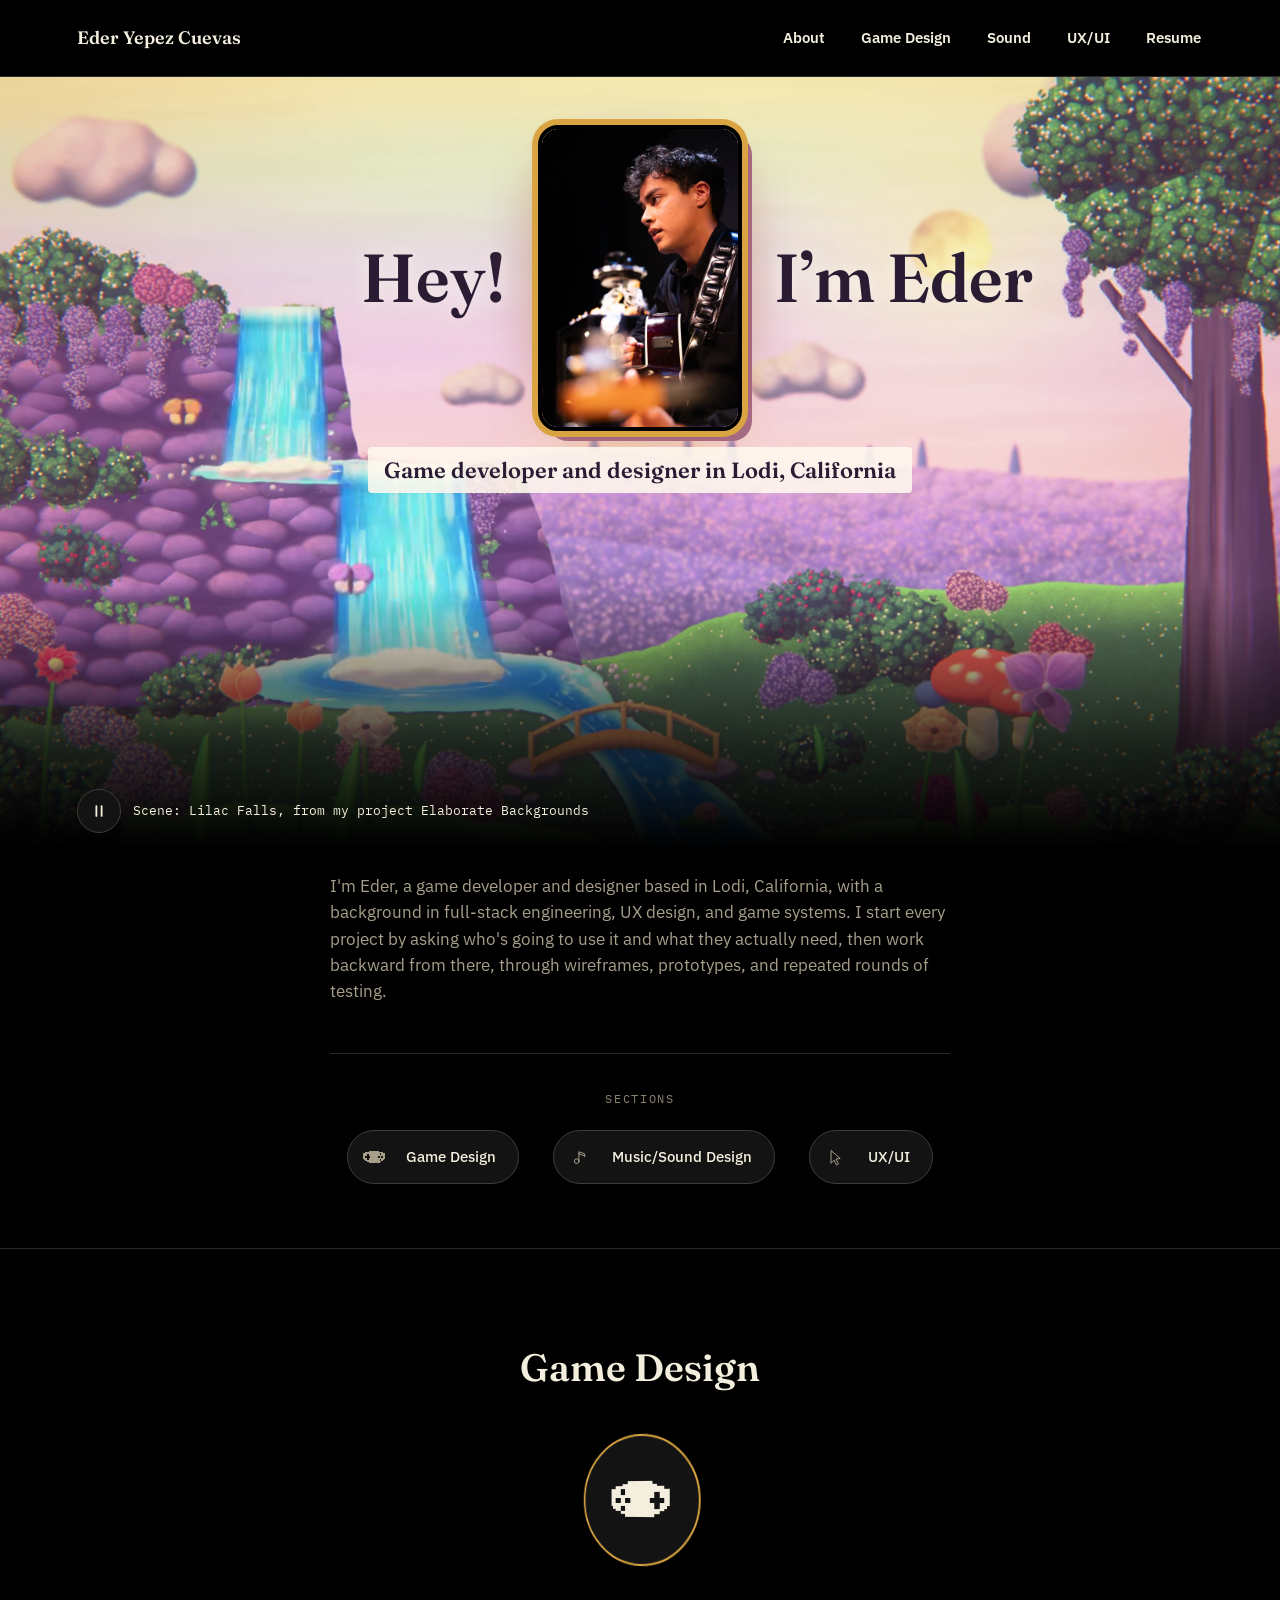
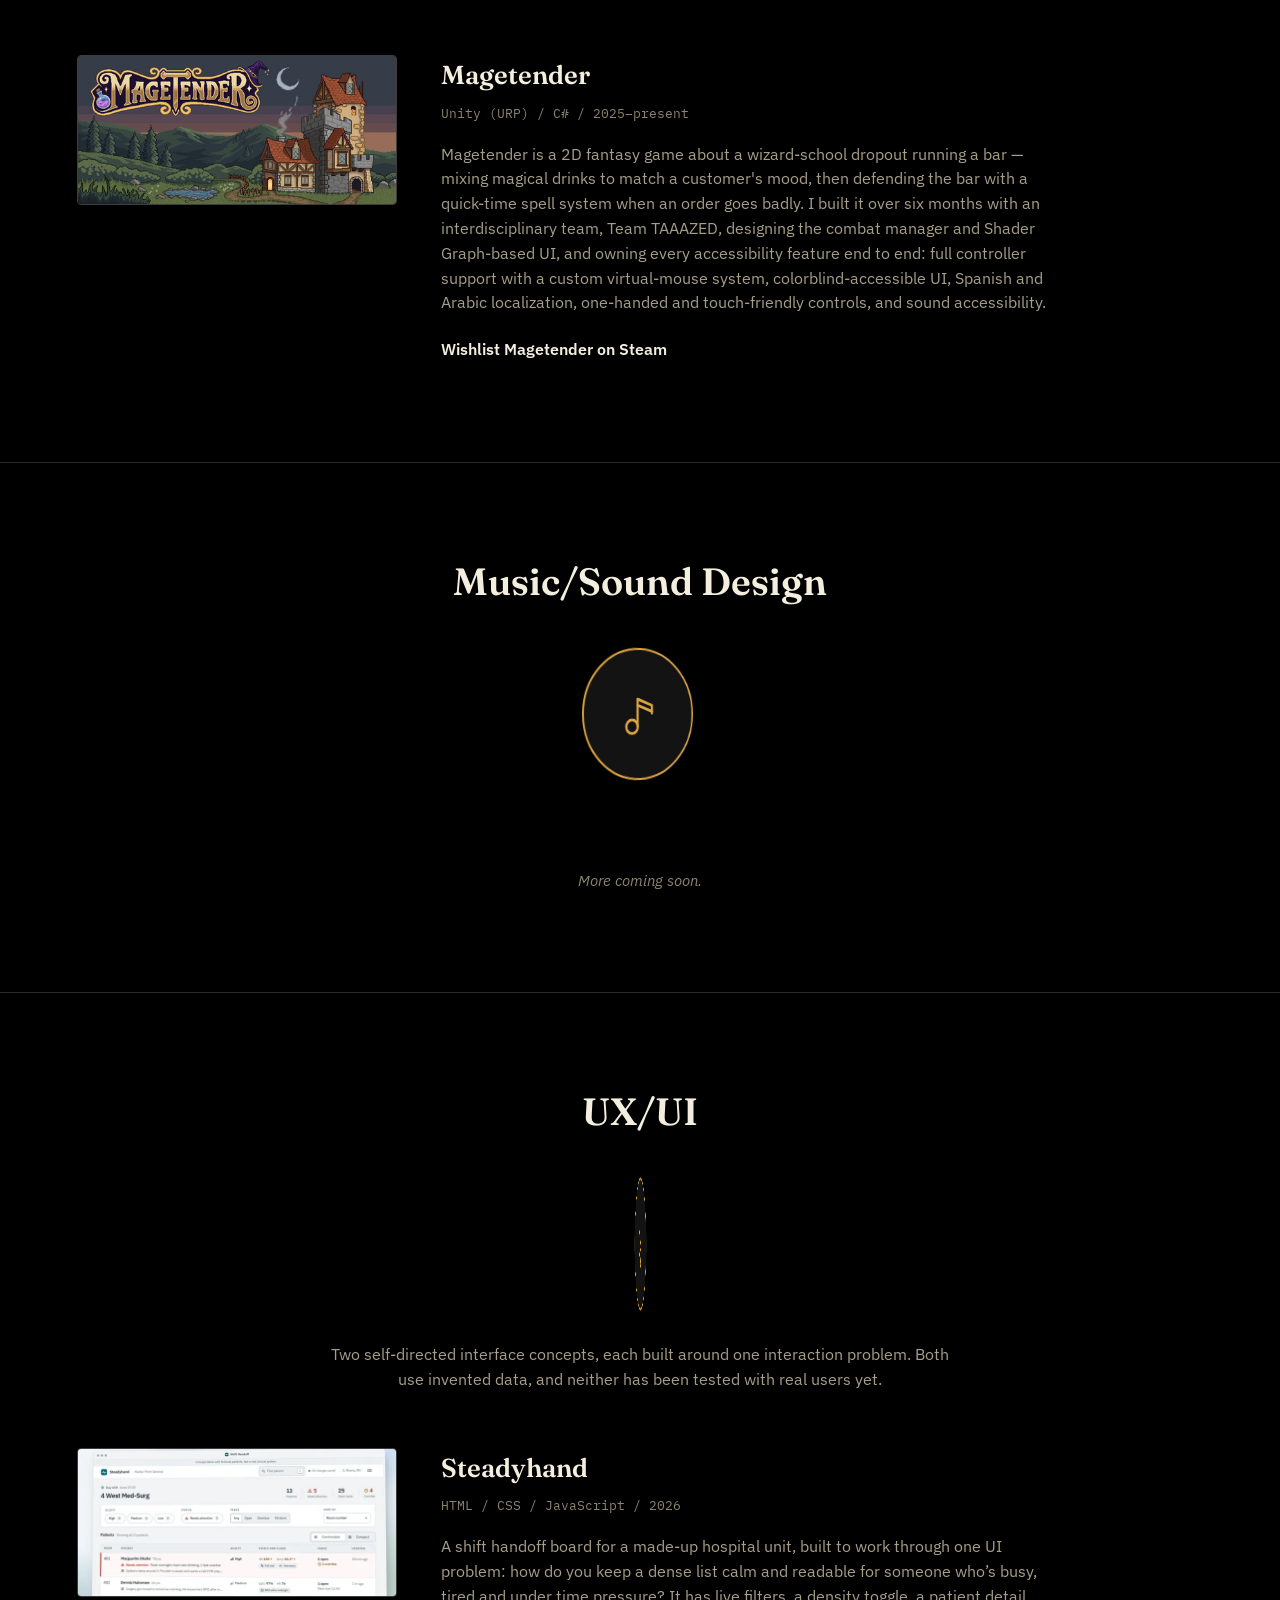
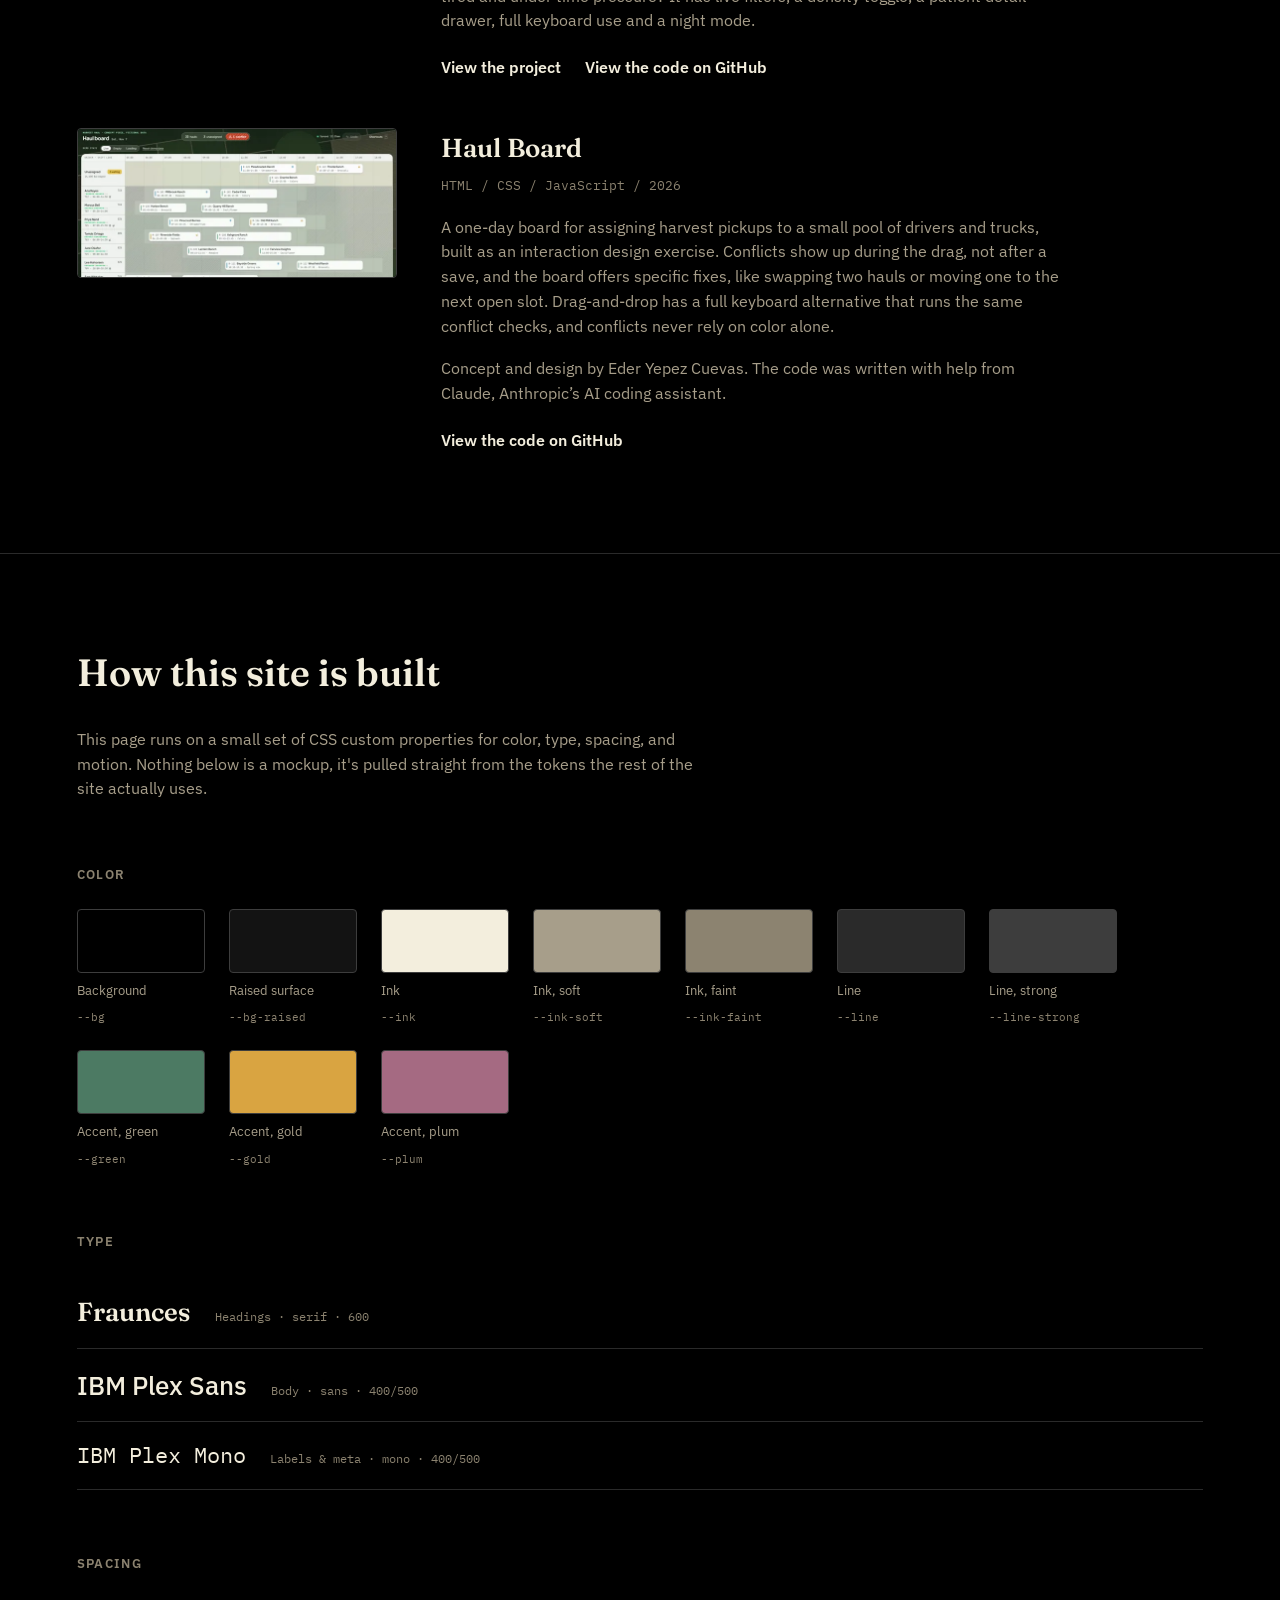
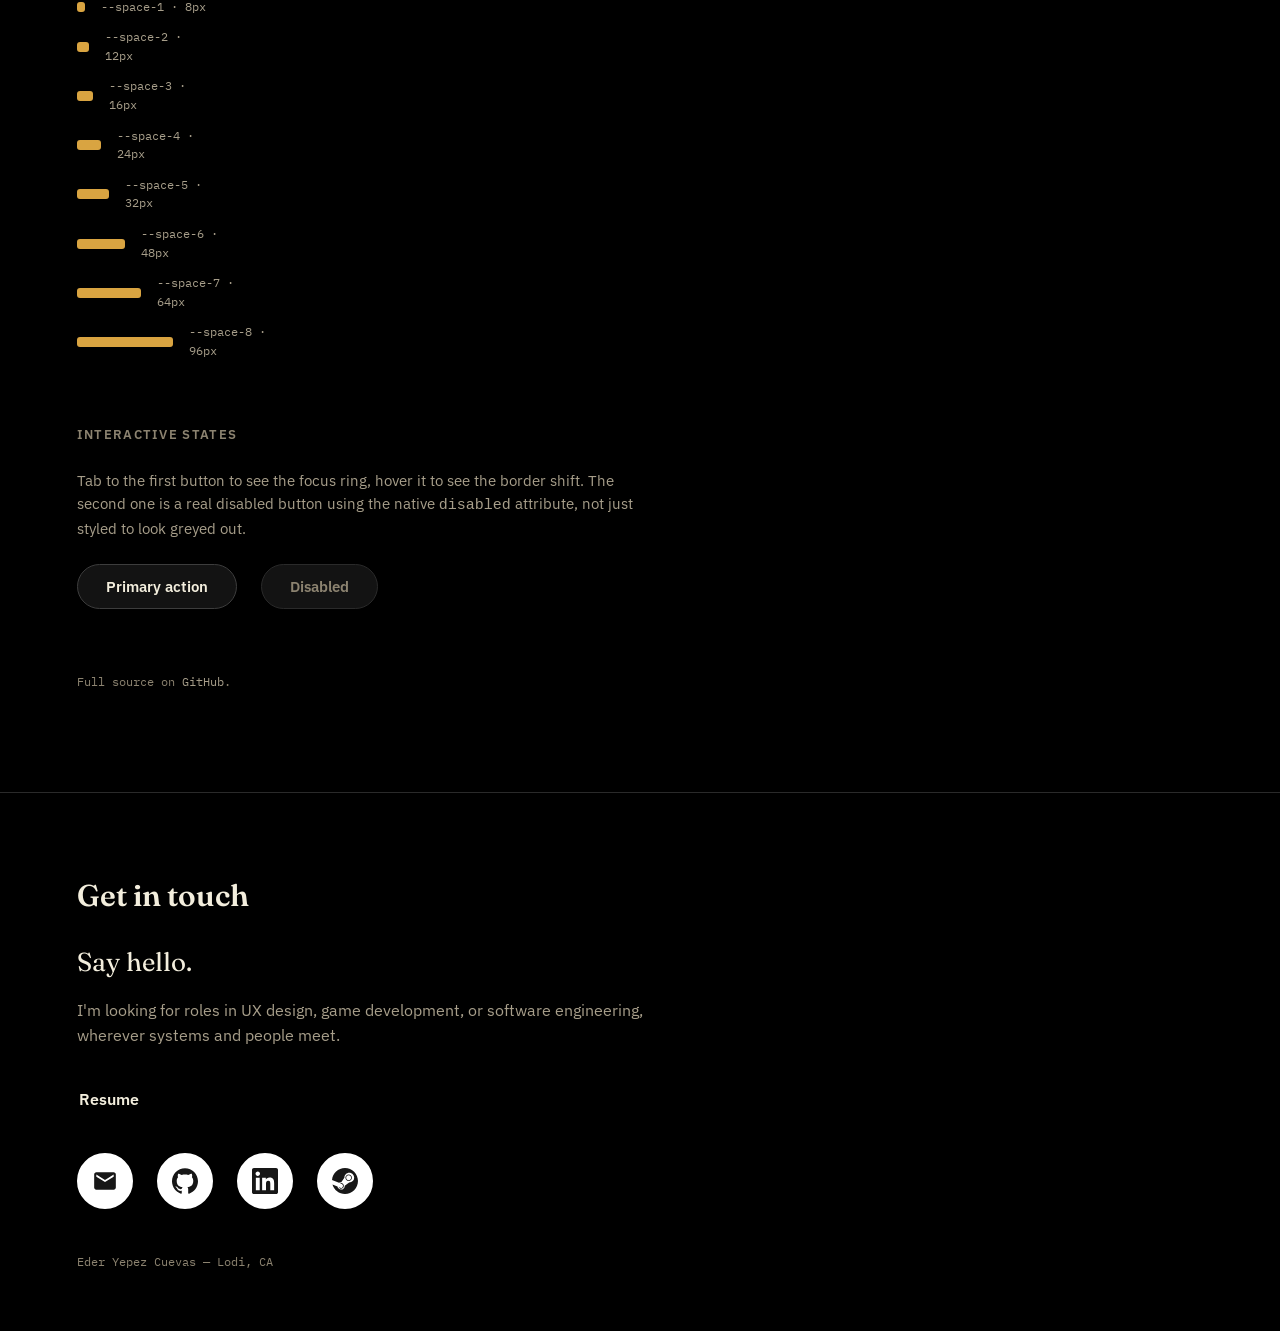
==== index.html @ 9cfa341d "Add UI/UX section" ====
<!DOCTYPE html>
<html lang="en">
<head>
<meta charset="UTF-8">
<meta name="viewport" content="width=device-width, initial-scale=1.0">
<title>Eder Yepez Cuevas — Game &amp; UX Design, Software Engineering</title>
<meta name="description" content="Portfolio of Eder Yepez Cuevas: game development, front-end engineering, and user-centered design.">
<link rel="preconnect" href="https://fonts.googleapis.com">
<link rel="preconnect" href="https://fonts.gstatic.com" crossorigin>
<link href="https://fonts.googleapis.com/css2?family=Fraunces:ital,opsz,wght@0,9..144,500;0,9..144,600;0,9..144,700;1,9..144,500&family=IBM+Plex+Sans:wght@400;500;600&family=IBM+Plex+Mono:wght@400;500&display=swap" rel="stylesheet">
<link rel="icon" href="data:image/svg+xml,%3Csvg xmlns='http://www.w3.org/2000/svg' viewBox='0 0 32 32'%3E%3Crect width='32' height='32' rx='6' fill='%23000000'/%3E%3Ctext x='16' y='23' font-family='Georgia, serif' font-size='19' font-weight='700' fill='%23D9A441' text-anchor='middle'%3EE%3C/text%3E%3C/svg%3E">
<link rel="stylesheet" href="css/style.css">
<link rel="preload" as="image" href="assets/hero/lilac-falls.webp" type="image/webp" fetchpriority="high">
</head>
<body>

<a class="skip-link" href="#main-content">Skip to content</a>

<!-- Icon sprite: decorative, referenced via <use> -->
<svg xmlns="http://www.w3.org/2000/svg" style="display:none">
  <defs>
    <symbol id="icon-controller" viewBox="0 0 24 14" fill="currentColor">
      <rect x="7" y="0" width="10" height="1"/>
      <rect x="5" y="1" width="14" height="1"/>
      <rect x="2" y="2" width="20" height="1"/>
      <rect x="0" y="3" width="18" height="1"/>
      <rect x="20" y="3" width="4" height="1"/>
      <rect x="0" y="4" width="4" height="1"/>
      <rect x="6" y="4" width="12" height="1"/>
      <rect x="20" y="4" width="4" height="1"/>
      <rect x="0" y="5" width="4" height="1"/>
      <rect x="6" y="5" width="18" height="1"/>
      <rect x="0" y="6" width="2" height="2"/>
      <rect x="8" y="6" width="8" height="2"/>
      <rect x="18" y="6" width="2" height="2"/>
      <rect x="22" y="6" width="2" height="2"/>
      <rect x="0" y="8" width="4" height="1"/>
      <rect x="6" y="8" width="18" height="1"/>
      <rect x="1" y="9" width="3" height="1"/>
      <rect x="6" y="9" width="12" height="1"/>
      <rect x="20" y="9" width="3" height="1"/>
      <rect x="2" y="10" width="16" height="1"/>
      <rect x="20" y="10" width="2" height="1"/>
      <rect x="4" y="11" width="16" height="1"/>
      <rect x="6" y="12" width="12" height="1"/>
    </symbol>
    <symbol id="icon-note" viewBox="0 0 48 48">
      <circle cx="16" cy="34" r="5.5"/>
      <path d="M21.3 34V11.5l14 5v6.5"/>
      <path d="M21.3 16.5 35.3 21.5"/>
    </symbol>
    <symbol id="icon-uxui" viewBox="0 0 48 48">
      <path d="M13 9 34 27.5 24 29 30 40.5 25 43 19.5 31.5 12.5 38.5Z" stroke-linejoin="round"/>
    </symbol>
    <symbol id="icon-github" viewBox="0 0 24 24">
      <path d="M12 .297c-6.63 0-12 5.373-12 12 0 5.303 3.438 9.8 8.205 11.385.6.113.82-.258.82-.577 0-.285-.01-1.04-.015-2.04-3.338.724-4.042-1.61-4.042-1.61-.546-1.385-1.333-1.754-1.333-1.754-1.089-.744.084-.729.084-.729 1.205.084 1.84 1.237 1.84 1.237 1.07 1.834 2.807 1.304 3.492.997.108-.775.42-1.305.763-1.605-2.665-.3-5.466-1.332-5.466-5.93 0-1.31.465-2.38 1.235-3.22-.135-.303-.54-1.523.105-3.176 0 0 1.005-.322 3.3 1.23.96-.267 1.98-.399 3-.405 1.02.006 2.04.138 3 .405 2.28-1.552 3.285-1.23 3.285-1.23.645 1.653.24 2.873.12 3.176.765.84 1.23 1.91 1.23 3.22 0 4.61-2.805 5.625-5.475 5.92.42.36.81 1.096.81 2.22 0 1.606-.015 2.896-.015 3.286 0 .315.21.69.825.57C20.565 22.092 24 17.592 24 12.297c0-6.627-5.373-12-12-12"/>
    </symbol>
    <symbol id="icon-linkedin" viewBox="0 0 24 24">
      <path d="M20.447 20.452h-3.554v-5.569c0-1.328-.027-3.037-1.852-3.037-1.853 0-2.136 1.445-2.136 2.939v5.667H9.351V9h3.414v1.561h.046c.477-.9 1.637-1.85 3.37-1.85 3.601 0 4.267 2.37 4.267 5.455v6.286zM5.337 7.433c-1.144 0-2.063-.926-2.063-2.065 0-1.138.92-2.063 2.063-2.063 1.14 0 2.064.925 2.064 2.063 0 1.139-.925 2.065-2.064 2.065zm1.782 13.019H3.555V9h3.564v11.452zM22.225 0H1.771C.792 0 0 .774 0 1.729v20.542C0 23.227.792 24 1.771 24h20.451C23.2 24 24 23.227 24 22.271V1.729C24 .774 23.2 0 22.222 0h.003z"/>
    </symbol>
    <symbol id="icon-steam" viewBox="0 0 24 24">
      <path d="M11.979 0C5.678 0 .511 4.86.022 11.037l6.432 2.658c.545-.371 1.203-.59 1.912-.59.063 0 .125.004.188.006l2.861-4.142V8.91c0-2.495 2.028-4.524 4.524-4.524 2.494 0 4.524 2.03 4.524 4.524a4.525 4.525 0 0 1-4.524 4.524h-.105l-4.076 2.911c0 .052.004.105.004.159 0 1.875-1.515 3.396-3.39 3.396-1.635 0-3.016-1.173-3.331-2.727L.436 15.27C1.862 20.307 6.486 24 11.979 24c6.627 0 12-5.373 12-12s-5.373-12-12-12M7.54 18.21l-1.473-.61c.262.543.714.999 1.314 1.25 1.297.539 2.793-.076 3.332-1.375.263-.63.264-1.319.005-1.949s-.75-1.121-1.377-1.383c-.624-.26-1.29-.249-1.878-.03l1.523.63c.956.4 1.409 1.5 1.009 2.455-.397.957-1.497 1.41-2.454 1.012M18.41 8.91c0-1.665-1.353-3.019-3.019-3.019-1.665 0-3.019 1.353-3.019 3.018 0 1.666 1.354 3.019 3.019 3.019 1.665 0 3.019-1.353 3.019-3.019m-5.32-.005c0-1.272 1.023-2.295 2.295-2.295 1.272 0 2.296 1.023 2.296 2.295 0 1.271-1.024 2.295-2.296 2.295-1.272 0-2.295-1.024-2.295-2.295"/>
    </symbol>
    <symbol id="icon-email" viewBox="0 0 24 24">
      <path d="M20 4H4c-1.1 0-1.99.9-1.99 2L2 18c0 1.1.9 2 2 2h16c1.1 0 2-.9 2-2V6c0-1.1-.9-2-2-2zm0 4-8 5-8-5V6l8 5 8-5z"/>
    </symbol>
  </defs>
</svg>

<header class="site-header">
  <a class="site-header-name" href="#top">Eder Yepez Cuevas</a>
  <nav class="site-header-nav" aria-label="Primary">
    <a class="site-header-link" href="#about"><span class="hover-frame">About</span></a>
    <a class="site-header-link" href="#game-design"><span class="hover-frame">Game Design</span></a>
    <a class="site-header-link" href="#music-design"><span class="hover-frame">Sound</span></a>
    <a class="site-header-link" href="#ux-ui"><span class="hover-frame">UX/UI</span></a>
    <a class="site-header-link" href="assets/resume.pdf"><span class="hover-frame">Resume</span></a>
  </nav>
</header>

<main id="main-content" tabindex="-1">

  <section class="intro" id="top">
    <div class="hero" data-hero data-webm="assets/hero/lilac-falls.webm" data-mp4="assets/hero/lilac-falls.mp4">
      <video class="hero-scene" poster="assets/hero/lilac-falls.webp" width="1600" height="900" muted loop playsinline preload="none" aria-hidden="true"></video>

      <div class="hero-content">
        <h1 class="intro-headline">
          <span class="intro-greeting intro-anim" style="animation-delay: 0ms;">Hey!</span>
          <span class="intro-photo-wrap intro-anim" style="animation-delay: 100ms;">
            <img class="intro-photo" src="assets/images/profile-500.webp" alt="Portrait of Eder Yepez Cuevas" width="500" height="751">
          </span>
          <span class="intro-greeting intro-anim" style="animation-delay: 200ms;">I&rsquo;m Eder</span>
        </h1>
        <p class="hero-role intro-anim" style="animation-delay: 300ms;">Game developer and designer in Lodi, California</p>
      </div>

      <div class="hero-foot">
        <button class="hero-toggle" type="button" data-playing="false" hidden>
          <svg class="hero-icon hero-icon-pause" viewBox="0 0 24 24" aria-hidden="true"><path d="M8.5 5.5v13M15.5 5.5v13"/></svg>
          <svg class="hero-icon hero-icon-play" viewBox="0 0 24 24" aria-hidden="true"><path d="M8 5.5l11 6.5-11 6.5z"/></svg>
          <span class="visually-hidden">Play background animation</span>
        </button>
        <p class="hero-credit">Scene: Lilac Falls, from my project Elaborate Backgrounds</p>
      </div>
    </div>

    <div class="intro-hero" id="about">
      <p class="intro-bio intro-anim" style="animation-delay: 320ms;">I'm Eder, a game developer and designer based in Lodi, California, with a background in full-stack engineering, UX design, and game systems. I start every project by asking who's going to use it and what they actually need, then work backward from there, through wireframes, prototypes, and repeated rounds of testing.</p>

      <hr class="divider intro-anim" style="animation-delay: 380ms;">

      <nav class="sections-nav intro-anim" style="animation-delay: 420ms;" aria-label="Portfolio sections">
        <span class="sections-label">Sections</span>
        <ul class="sections-list">
          <li>
            <a class="section-link" href="#game-design">
              <span class="section-icon"><svg class="icon-pixel" aria-hidden="true"><use href="#icon-controller"></use></svg></span>
              <span class="section-name">Game Design</span>
            </a>
          </li>
          <li>
            <a class="section-link" href="#music-design">
              <span class="section-icon"><svg aria-hidden="true"><use href="#icon-note"></use></svg></span>
              <span class="section-name">Music/Sound Design</span>
            </a>
          </li>
          <li>
            <a class="section-link" href="#ux-ui">
              <span class="section-icon"><svg aria-hidden="true"><use href="#icon-uxui"></use></svg></span>
              <span class="section-name">UX/UI</span>
            </a>
          </li>
        </ul>
      </nav>
    </div>
  </section>

  <section class="category" id="game-design">
    <h2 class="category-title">Game Design</h2>

    <div class="category-icon-wrap">
      <div class="category-icon" data-spin-icon>
        <svg class="icon-pixel" aria-hidden="true"><use href="#icon-controller"></use></svg>
      </div>
    </div>

    <p class="category-intro"></p>

    <div class="project-list">
      <article class="project-row">
        <a class="project-image" href="magetender.html" aria-label="View Magetender project page">
          <img src="assets/images/MagetenderCover.jpg" alt="Magetender cover art: a pixel-art wizard's tavern and tower at dusk" loading="lazy" width="460" height="215">
        </a>
        <div class="project-copy">
          <h3>Magetender</h3>
          <p class="project-meta">Unity (URP) / C# / 2025&ndash;present</p>
          <p>Magetender is a 2D fantasy game about a wizard-school dropout running a bar — mixing magical drinks to match a customer's mood, then defending the bar with a quick-time spell system when an order goes badly. I built it over six months with an interdisciplinary team, Team TAAAZED, designing the combat manager and Shader Graph-based UI, and owning every accessibility feature end to end: full controller support with a custom virtual-mouse system, colorblind-accessible UI, Spanish and Arabic localization, one-handed and touch-friendly controls, and sound accessibility.</p>
          <a class="steam-link hover-frame" href="https://store.steampowered.com/app/4709570/MageTender/">Wishlist Magetender on Steam</a>
        </div>
      </article>
    </div>
  </section>

  <section class="category" id="music-design">
    <h2 class="category-title">Music/Sound Design</h2>

    <div class="category-icon-wrap">
      <div class="category-icon" data-spin-icon>
        <svg aria-hidden="true"><use href="#icon-note"></use></svg>
      </div>
    </div>

    <p class="category-intro"></p>

    <p class="category-empty">More coming soon.</p>
  </section>

  <section class="category" id="ux-ui">
    <h2 class="category-title">UX/UI</h2>

    <div class="category-icon-wrap">
      <div class="category-icon" data-spin-icon>
        <svg aria-hidden="true"><use href="#icon-uxui"></use></svg>
      </div>
    </div>

    <p class="category-intro">Two self-directed interface concepts, each built around one interaction problem. Both use invented data, and neither has been tested with real users yet.</p>

    <div class="project-list">
      <article class="project-row">
        <a class="project-image" href="steadyhand.html" aria-label="View Steadyhand project page">
          <img src="assets/images/steadyhand/card.webp" alt="Steadyhand, a patient handoff board in a floating window on a soft teal backdrop" loading="lazy" width="640" height="300">
        </a>
        <div class="project-copy">
          <h3>Steadyhand</h3>
          <p class="project-meta">HTML / CSS / JavaScript / 2026</p>
          <p>A shift handoff board for a made-up hospital unit, built to work through one UI problem: how do you keep a dense list calm and readable for someone who&rsquo;s busy, tired and under time pressure? It has live filters, a density toggle, a patient detail drawer, full keyboard use and a night mode.</p>
          <div class="project-links">
            <a class="project-link hover-frame" href="steadyhand.html">View the project</a>
            <a class="project-link hover-frame" href="https://github.com/ederyc/Shift-Handoff-Demo">View the code on GitHub</a>
          </div>
        </div>
      </article>

      <article class="project-row">
        <a class="project-image" href="https://github.com/ederyc/Dispatch-Board" aria-label="View Haul Board code on GitHub">
          <img src="assets/images/haul-board-card.webp" alt="Haul Board, a day timeline of harvest pickups assigned to drivers, over an aerial view of farmland" loading="lazy" width="640" height="300">
        </a>
        <div class="project-copy">
          <h3>Haul Board</h3>
          <p class="project-meta">HTML / CSS / JavaScript / 2026</p>
          <p>A one-day board for assigning harvest pickups to a small pool of drivers and trucks, built as an interaction design exercise. Conflicts show up during the drag, not after a save, and the board offers specific fixes, like swapping two hauls or moving one to the next open slot. Drag-and-drop has a full keyboard alternative that runs the same conflict checks, and conflicts never rely on color alone.</p>
          <p>Concept and design by Eder Yepez Cuevas. The code was written with help from Claude, Anthropic&rsquo;s AI coding assistant.</p>
          <div class="project-links">
            <a class="project-link hover-frame" href="https://github.com/ederyc/Dispatch-Board">View the code on GitHub</a>
          </div>
        </div>
      </article>
    </div>
  </section>

  <section class="design-system" id="design-system">
    <h2 class="ds-title">How this site is built</h2>
    <p class="ds-lede">This page runs on a small set of CSS custom properties for color, type, spacing, and motion. Nothing below is a mockup, it's pulled straight from the tokens the rest of the site actually uses.</p>

    <div class="ds-block">
      <h3>Color</h3>
      <ul class="ds-swatches">
        <li class="ds-swatch">
          <span class="ds-swatch-color" style="background: var(--bg);"></span>
          <span class="ds-swatch-name">Background</span>
          <span class="ds-swatch-var">--bg</span>
        </li>
        <li class="ds-swatch">
          <span class="ds-swatch-color" style="background: var(--bg-raised);"></span>
          <span class="ds-swatch-name">Raised surface</span>
          <span class="ds-swatch-var">--bg-raised</span>
        </li>
        <li class="ds-swatch">
          <span class="ds-swatch-color" style="background: var(--ink);"></span>
          <span class="ds-swatch-name">Ink</span>
          <span class="ds-swatch-var">--ink</span>
        </li>
        <li class="ds-swatch">
          <span class="ds-swatch-color" style="background: var(--ink-soft);"></span>
          <span class="ds-swatch-name">Ink, soft</span>
          <span class="ds-swatch-var">--ink-soft</span>
        </li>
        <li class="ds-swatch">
          <span class="ds-swatch-color" style="background: var(--ink-faint);"></span>
          <span class="ds-swatch-name">Ink, faint</span>
          <span class="ds-swatch-var">--ink-faint</span>
        </li>
        <li class="ds-swatch">
          <span class="ds-swatch-color" style="background: var(--line);"></span>
          <span class="ds-swatch-name">Line</span>
          <span class="ds-swatch-var">--line</span>
        </li>
        <li class="ds-swatch">
          <span class="ds-swatch-color" style="background: var(--line-strong);"></span>
          <span class="ds-swatch-name">Line, strong</span>
          <span class="ds-swatch-var">--line-strong</span>
        </li>
        <li class="ds-swatch">
          <span class="ds-swatch-color" style="background: var(--green);"></span>
          <span class="ds-swatch-name">Accent, green</span>
          <span class="ds-swatch-var">--green</span>
        </li>
        <li class="ds-swatch">
          <span class="ds-swatch-color" style="background: var(--gold);"></span>
          <span class="ds-swatch-name">Accent, gold</span>
          <span class="ds-swatch-var">--gold</span>
        </li>
        <li class="ds-swatch">
          <span class="ds-swatch-color" style="background: var(--plum);"></span>
          <span class="ds-swatch-name">Accent, plum</span>
          <span class="ds-swatch-var">--plum</span>
        </li>
      </ul>
    </div>

    <div class="ds-block">
      <h3>Type</h3>
      <div class="ds-type-row">
        <span class="ds-sample ds-sample-serif">Fraunces</span>
        <span class="ds-type-meta">Headings &middot; serif &middot; 600</span>
      </div>
      <div class="ds-type-row">
        <span class="ds-sample ds-sample-sans">IBM Plex Sans</span>
        <span class="ds-type-meta">Body &middot; sans &middot; 400/500</span>
      </div>
      <div class="ds-type-row">
        <span class="ds-sample ds-sample-mono">IBM Plex Mono</span>
        <span class="ds-type-meta">Labels &amp; meta &middot; mono &middot; 400/500</span>
      </div>
    </div>

    <div class="ds-block">
      <h3>Spacing</h3>
      <ul class="ds-spacing">
        <li class="ds-spacing-row"><span class="ds-spacing-bar" style="width: var(--space-1);"></span><span class="ds-spacing-label">--space-1 &middot; 8px</span></li>
        <li class="ds-spacing-row"><span class="ds-spacing-bar" style="width: var(--space-2);"></span><span class="ds-spacing-label">--space-2 &middot; 12px</span></li>
        <li class="ds-spacing-row"><span class="ds-spacing-bar" style="width: var(--space-3);"></span><span class="ds-spacing-label">--space-3 &middot; 16px</span></li>
        <li class="ds-spacing-row"><span class="ds-spacing-bar" style="width: var(--space-4);"></span><span class="ds-spacing-label">--space-4 &middot; 24px</span></li>
        <li class="ds-spacing-row"><span class="ds-spacing-bar" style="width: var(--space-5);"></span><span class="ds-spacing-label">--space-5 &middot; 32px</span></li>
        <li class="ds-spacing-row"><span class="ds-spacing-bar" style="width: var(--space-6);"></span><span class="ds-spacing-label">--space-6 &middot; 48px</span></li>
        <li class="ds-spacing-row"><span class="ds-spacing-bar" style="width: var(--space-7);"></span><span class="ds-spacing-label">--space-7 &middot; 64px</span></li>
        <li class="ds-spacing-row"><span class="ds-spacing-bar" style="width: var(--space-8);"></span><span class="ds-spacing-label">--space-8 &middot; 96px</span></li>
      </ul>
    </div>

    <div class="ds-block">
      <h3>Interactive states</h3>
      <p class="ds-note-sm">Tab to the first button to see the focus ring, hover it to see the border shift. The second one is a real disabled button using the native <code>disabled</code> attribute, not just styled to look greyed out.</p>
      <div class="ds-states">
        <button type="button" class="ds-demo-btn">Primary action</button>
        <button type="button" class="ds-demo-btn" disabled>Disabled</button>
      </div>
    </div>

    <p class="ds-source">Full source on <a class="hover-frame" href="https://github.com/ederyc">GitHub</a>.</p>
  </section>

</main>

<footer class="site-footer" id="contact">
  <h2 class="section-label">Get in touch</h2>
  <p class="footer-lede">Say hello.</p>
  <p class="footer-text">I'm looking for roles in UX design, game development, or software engineering, wherever systems and people meet.</p>
  <ul class="footer-links">
    <li><a href="assets/resume.pdf"><span class="hover-frame">Resume</span></a></li>
  </ul>

  <ul class="social-icons">
    <li>
      <a class="social-icon social-icon-email" href="mailto:ederyepe777@gmail.com" aria-label="Email">
        <svg aria-hidden="true"><use href="#icon-email"></use></svg>
      </a>
    </li>
    <li>
      <a class="social-icon social-icon-github" href="https://github.com/ederyc" aria-label="GitHub">
        <svg aria-hidden="true"><use href="#icon-github"></use></svg>
      </a>
    </li>
    <li>
      <a class="social-icon social-icon-linkedin" href="https://linkedin.com/in/eder-yepez-cuevas-260156210" aria-label="LinkedIn">
        <svg aria-hidden="true"><use href="#icon-linkedin"></use></svg>
      </a>
    </li>
    <li>
      <a class="social-icon social-icon-steam" href="https://store.steampowered.com/app/4709570/MageTender/" aria-label="Steam">
        <svg aria-hidden="true"><use href="#icon-steam"></use></svg>
      </a>
    </li>
  </ul>
  <p class="footer-fine">Eder Yepez Cuevas — Lodi, CA</p>
</footer>

<script src="js/app.js"></script>
</body>
</html>
---- css/style.css ----
:root {
  --bg: #000000;
  --bg-raised: #131313;
  --ink: #F3EEDD;
  --ink-soft: #A79E8A;
  --ink-faint: #8C8370;
  --line: #2A2A2A;
  --line-strong: #3D3D3D;
  --green: #4C7A63;
  --gold: #D9A441;
  --plum: #A56A82;

  --serif: 'Fraunces', serif;
  --sans: 'IBM Plex Sans', sans-serif;
  --mono: 'IBM Plex Mono', monospace;

  --measure: 62ch;
  --pad-x: 6vw;

  --radius-xs: 3px;
  --radius-sm: 4px;
  --radius-lg: 20px;
  --radius-pill: 999px;

  --shadow-sm: 0 10px 24px -8px rgba(217, 164, 65, 0.4);

  --motion-fast: 150ms;
  --motion-base: 200ms;
  --motion-slow: 500ms;
  --ease-standard: ease;
  --ease-out: ease-out;

  --space-1: 8px;
  --space-2: 12px;
  --space-3: 16px;
  --space-4: 24px;
  --space-5: 32px;
  --space-6: 48px;
  --space-7: 64px;
  --space-8: 96px;

  --header-h: 80px;
}

* { box-sizing: border-box; }

html { scroll-behavior: smooth; scroll-padding-top: var(--header-h); }

body {
  margin: 0;
  background: var(--bg);
  color: var(--ink);
  font-family: var(--sans);
  line-height: 1.55;
  -webkit-font-smoothing: antialiased;
}

a { color: inherit; }

h1, h2, h3, h4 {
  font-family: var(--serif);
  font-weight: 600;
  margin: 0;
  color: var(--ink);
}

p { margin: 0; }

ul { margin: 0; padding: 0; list-style: none; }

:focus-visible {
  outline: 3px solid var(--gold);
  outline-offset: 2px;
}

/* ---------- Hover frame (shared link hover effect) ---------- */
/* Add to a link, or to a tightly-wrapping inner span inside a link, to get
   a top line sweeping in from the left and a bottom line sweeping in from
   the right on hover/focus, each with a reversed gradient direction. */

.hover-frame {
  position: relative;
  display: inline-block;
}

.hover-frame::before,
.hover-frame::after {
  content: '';
  position: absolute;
  left: 0;
  width: 100%;
  height: 2px;
  pointer-events: none;
  transform: scaleX(0);
  transition: transform var(--motion-base) var(--ease-standard);
}

.hover-frame::before {
  top: -6px;
  background: linear-gradient(to right, var(--gold), var(--plum));
  transform-origin: left;
}

.hover-frame::after {
  bottom: -6px;
  background: linear-gradient(to right, var(--plum), var(--gold));
  transform-origin: right;
}

.hover-frame:hover::before,
.hover-frame:focus-visible::before,
a:hover .hover-frame::before,
a:focus-visible .hover-frame::before {
  transform: scaleX(1);
}

.hover-frame:hover::after,
.hover-frame:focus-visible::after,
a:hover .hover-frame::after,
a:focus-visible .hover-frame::after {
  transform: scaleX(1);
}

.skip-link {
  position: absolute;
  left: 12px;
  top: -60px;
  background: var(--gold);
  color: #14110a;
  padding: 10px 16px;
  border-radius: var(--radius-xs);
  font-family: var(--sans);
  font-weight: 600;
  font-size: 14px;
  text-decoration: none;
  z-index: 100;
  transition: top var(--motion-fast) var(--ease-standard);
}

.skip-link:focus { top: 12px; }

/* ---------- Site header ---------- */

.site-header {
  position: sticky;
  top: 0;
  z-index: 40;
  display: flex;
  flex-wrap: wrap;
  align-items: center;
  justify-content: space-between;
  gap: var(--space-2) var(--space-4);
  padding: var(--space-3) var(--pad-x);
  background: var(--bg);
  border-bottom: 1px solid var(--line);
}

.site-header-name {
  font-family: var(--serif);
  font-weight: 600;
  font-size: clamp(15px, 2.2vw, 18px);
  color: var(--ink);
  text-decoration: none;
  white-space: nowrap;
}

.site-header-name:hover { color: var(--gold); }

.site-header-nav {
  display: flex;
  align-items: center;
  gap: var(--space-5);
}

.site-header-link {
  display: inline-flex;
  align-items: center;
  min-height: 44px;
  padding: 0 2px;
  text-decoration: none;
  font-weight: 600;
  font-size: 15px;
  color: var(--ink);
}

.site-header-link:hover { color: var(--gold); }

/* ---------- Intro ---------- */

.intro {
  padding: 0;
}

/* The scene fills the first screen, short enough that the bio below it starts
   to show. The poster is the loop's first frame, so the video starts without a jump. */
.hero {
  --hero-ink: #2A1C33;
  position: relative;
  isolation: isolate;
  display: flex;
  flex-direction: column;
  min-height: max(560px, calc(100vh - var(--header-h) - var(--space-6)));
  min-height: max(560px, calc(100svh - var(--header-h) - var(--space-6)));
  overflow: hidden;
  background: var(--bg);
}

.hero-scene {
  position: absolute;
  inset: 0;
  z-index: -2;
  width: 100%;
  height: 100%;
  object-fit: cover;
  object-position: 31% 50%;
}

/* The scene's foreground sinks into the page, so the hero has no hard bottom edge. */
.hero::after {
  content: '';
  position: absolute;
  left: 0;
  right: 0;
  bottom: 0;
  z-index: -1;
  height: 34%;
  background: linear-gradient(to bottom, transparent, rgba(0, 0, 0, 0.72) 62%, var(--bg));
  pointer-events: none;
}

.hero-content {
  flex: 1;
  width: 100%;
  max-width: 1280px;
  margin: 0 auto;
  padding: var(--space-6) var(--pad-x) var(--space-4);
  text-align: center;
  color: var(--hero-ink);
  text-shadow: 0 0 18px rgba(255, 249, 238, 0.8);
}

.hero-content .intro-greeting { color: var(--hero-ink); }

.hero-role {
  width: fit-content;
  margin: var(--space-3) auto 0;
  padding: 6px var(--space-3);
  border-radius: var(--radius-sm);
  background: rgba(255, 249, 238, 0.88);
  font-family: var(--serif);
  font-weight: 600;
  font-size: clamp(17px, 1.8vw, 22px);
  color: var(--hero-ink);
  text-shadow: none;
  text-wrap: balance;
}

.hero-foot {
  display: flex;
  align-items: center;
  gap: var(--space-2);
  padding: 0 var(--pad-x) var(--space-3);
}

.hero-toggle {
  display: inline-grid;
  place-items: center;
  flex: none;
  width: 44px;
  height: 44px;
  padding: 0;
  border: 1px solid var(--line-strong);
  border-radius: 50%;
  background: var(--bg-raised);
  color: var(--ink);
  cursor: pointer;
  transition: border-color var(--motion-fast) var(--ease-standard);
}

.hero-toggle[hidden] { display: none; }
.hero-toggle:hover { border-color: var(--gold); }

.hero-icon {
  width: 18px;
  height: 18px;
  fill: none;
  stroke: currentColor;
  stroke-width: 2.4;
  stroke-linecap: round;
  stroke-linejoin: round;
}

.hero-icon-play { fill: currentColor; stroke-width: 1.8; }
.hero-toggle[data-playing="false"] .hero-icon-pause,
.hero-toggle[data-playing="true"] .hero-icon-play { display: none; }

.hero-credit {
  font-family: var(--mono);
  font-size: 13px;
  color: var(--ink);
}

.visually-hidden {
  position: absolute;
  width: 1px;
  height: 1px;
  overflow: hidden;
  clip-path: inset(50%);
  white-space: nowrap;
}

.intro-hero {
  max-width: 1280px;
  margin: 0 auto;
  padding: var(--space-4) var(--pad-x) var(--space-7);
  text-align: center;
}

.intro-headline {
  display: grid;
  grid-template-columns: 1fr auto 1fr;
  align-items: center;
  column-gap: var(--space-5);
  margin: 0;
}

.intro-headline > .intro-greeting:first-child { justify-self: end; }
.intro-headline > .intro-greeting:last-child { justify-self: start; }
.intro-photo-wrap { justify-self: center; }

.intro-greeting {
  font-size: clamp(44px, 5.3vw, 96px);
  line-height: 1.1;
}

.intro-photo-wrap {
  display: inline-flex;
  position: relative;
}

.intro-photo-wrap::before {
  content: '';
  position: absolute;
  inset: -18px;
  border-radius: calc(var(--radius-lg) + 14px);
  background: radial-gradient(circle, rgba(217, 164, 65, 0.55), rgba(165, 106, 130, 0.28) 60%, transparent 75%);
  filter: blur(22px);
  pointer-events: none;
}

.intro-photo {
  --photo-offset: clamp(6px, 1.6vw, 10px);
  position: relative;
  display: block;
  height: clamp(150px, 34svh, 340px);
  width: auto;
  aspect-ratio: 800 / 1202;
  border-radius: var(--radius-lg);
  border: 4px solid var(--bg);
  background: var(--bg-raised);
  box-shadow:
    inset 0 2px 0 rgba(255, 255, 255, 0.14),
    0 0 0 6px var(--gold),
    var(--photo-offset) var(--photo-offset) 0 0 var(--plum),
    0 22px 50px -14px rgba(217, 164, 65, 0.55);
}

.intro-bio {
  margin: 0 auto;
  max-width: var(--measure);
  text-align: left;
  font-size: 17px;
  color: var(--ink-soft);
}

.divider {
  margin: 48px auto 36px;
  border: none;
  border-top: 1px solid var(--line);
  max-width: var(--measure);
}

@media (prefers-reduced-motion: no-preference) {
  .intro-anim {
    animation-name: intro-drop-in;
    animation-duration: 600ms;
    animation-timing-function: var(--ease-out);
    animation-fill-mode: both;
  }

  .intro-photo {
    --jump-height: var(--space-3);
    animation:
      intro-jump 720ms 700ms 1 both,
      intro-hover 3400ms ease-in-out 1420ms infinite alternate;
  }
}

@keyframes intro-drop-in {
  from { opacity: 0; transform: translateY(24px); }
  to { opacity: 1; transform: translateY(0); }
}

@keyframes intro-jump {
  0%   { transform: translateY(0) scale(1, 1) rotate(0deg); animation-timing-function: ease-out; }
  10%  { transform: translateY(8px) scale(1.08, 0.9) rotate(-2deg); animation-timing-function: ease-out; }
  42%  { transform: translateY(calc(-1 * var(--jump-height))) scale(0.96, 1.06) rotate(3deg); animation-timing-function: ease-in; }
  68%  { transform: translateY(0) scale(1.12, 0.82) rotate(0deg); animation-timing-function: ease-out; }
  80%  { transform: translateY(-10px) scale(0.97, 1.04) rotate(-1deg); animation-timing-function: ease-in-out; }
  92%  { transform: translateY(0) scale(1.03, 0.98) rotate(0deg); }
  100% { transform: translateY(0) scale(1, 1) rotate(0deg); }
}

@keyframes intro-hover {
  from { transform: translateY(0); }
  to { transform: translateY(-8px); }
}

/* ---------- Sections nav ---------- */

.sections-label {
  display: block;
  font-family: var(--mono);
  font-size: 12px;
  letter-spacing: 0.14em;
  text-transform: uppercase;
  text-align: center;
  color: var(--ink-faint);
  margin-bottom: 22px;
}

.sections-list {
  display: flex;
  flex-direction: row;
  flex-wrap: wrap;
  justify-content: center;
  align-items: flex-end;
  gap: 18px 34px;
}

.section-link {
  position: relative;
  display: flex;
  align-items: center;
  gap: 12px;
  background: var(--bg-raised);
  border: 1.5px solid var(--line-strong);
  border-radius: var(--radius-pill);
  padding: 6px 22px 6px 6px;
  margin: 0;
  font-family: var(--sans);
  text-align: left;
  text-decoration: none;
  cursor: pointer;
  color: var(--ink);
  width: fit-content;
  transform: scale(1);
  transform-origin: bottom center;
  transition: transform var(--motion-fast) var(--ease-out), border-color var(--motion-base) var(--ease-standard), box-shadow var(--motion-base) var(--ease-standard);
  will-change: transform;
  perspective: 500px;
}

.section-link:disabled {
  cursor: not-allowed;
  color: var(--ink-faint);
}

.section-icon {
  display: flex;
  align-items: center;
  justify-content: center;
  width: 40px;
  height: 40px;
  border-radius: 50%;
  flex-shrink: 0;
  transition: color var(--motion-base) var(--ease-standard);
}

.section-icon svg {
  width: 20px;
  height: 20px;
  fill: none;
  stroke: currentColor;
  stroke-width: 2.4;
  stroke-linecap: round;
  stroke-linejoin: round;
  color: var(--ink-soft);
}

.section-icon svg.icon-pixel {
  width: 22px;
  height: 22px;
  fill: currentColor;
  stroke: none;
  shape-rendering: crispEdges;
}

.section-link:disabled .section-icon svg { color: var(--ink-faint); }

.section-link:not(:disabled):hover,
.section-link:not(:disabled):focus-visible {
  border-color: var(--gold);
  box-shadow: var(--shadow-sm);
  z-index: 2;
}

.section-link:not(:disabled):hover .section-icon svg,
.section-link:not(:disabled):focus-visible .section-icon svg {
  color: var(--gold);
}

.section-name {
  font-size: 15px;
  font-weight: 500;
  white-space: nowrap;
}

/* ---------- Category sections ---------- */

.category {
  padding: 90px var(--pad-x) 100px;
  max-width: 1280px;
  margin: 0 auto;
  border-top: 1px solid var(--line);
  text-align: center;
}

.category-title {
  font-size: clamp(26px, 3.4vw, 38px);
}

.category-icon-wrap {
  margin: 36px auto 0;
  perspective: 800px;
  width: fit-content;
}

.category-icon {
  width: clamp(90px, 11vw, 132px);
  height: clamp(90px, 11vw, 132px);
  border-radius: 50%;
  border: 2px solid var(--gold);
  background: var(--bg-raised);
  display: flex;
  align-items: center;
  justify-content: center;
  transform-style: preserve-3d;
  will-change: transform;
}

.category-icon svg {
  width: 46%;
  height: 46%;
  fill: none;
  stroke: var(--gold);
  stroke-width: 2.2;
  stroke-linecap: round;
  stroke-linejoin: round;
}

.category-icon svg.icon-pixel {
  width: 52%;
  height: 52%;
  fill: var(--gold);
  stroke: none;
  shape-rendering: crispEdges;
}

.category-intro {
  margin: 32px auto 0;
  max-width: var(--measure);
  min-height: 1px;
  color: var(--ink-soft);
  font-size: 16px;
}

.category-empty {
  margin-top: 56px;
  font-style: italic;
  color: var(--ink-faint);
  font-size: 15px;
}

.project-list {
  margin-top: 56px;
  display: flex;
  flex-direction: column;
  gap: 48px;
  text-align: left;
}

.project-row {
  display: grid;
  grid-template-columns: minmax(180px, 320px) 1fr;
  gap: 44px;
  align-items: start;
}

.project-image {
  aspect-ratio: 1 / 1;
  border: 1px dashed var(--line-strong);
  border-radius: var(--radius-sm);
  background: var(--bg-raised);
  display: flex;
  align-items: center;
  justify-content: center;
  text-align: center;
  overflow: hidden;
  text-decoration: none;
  transition: border-color var(--motion-base) var(--ease-standard), box-shadow var(--motion-base) var(--ease-standard);
}

.project-image:has(img) {
  aspect-ratio: 460 / 215;
  border-style: solid;
}

.project-image:hover,
.project-image:focus-visible {
  border-color: var(--gold);
  box-shadow: var(--shadow-sm);
}

.project-image img {
  width: 100%;
  height: 100%;
  object-fit: cover;
  display: block;
  transition: transform var(--motion-base) var(--ease-standard);
}

.project-image:hover img,
.project-image:focus-visible img {
  transform: scale(1.06);
}

.project-image span {
  font-family: var(--mono);
  font-size: 12px;
  letter-spacing: 0.06em;
  text-transform: uppercase;
  color: var(--ink-faint);
  line-height: 1.6;
}

.project-copy h3 {
  font-size: 26px;
}

.project-meta {
  margin-top: 8px;
  font-family: var(--mono);
  font-size: 13px;
  color: var(--ink-faint);
}

.project-copy p:not(.project-meta) {
  margin-top: 18px;
  max-width: var(--measure);
  font-size: 16px;
  color: var(--ink-soft);
}

.steam-link {
  display: inline-block;
  margin-top: 22px;
  color: var(--ink);
  text-decoration: none;
  font-weight: 600;
}

.steam-link:hover { color: var(--gold); }

.project-links {
  margin-top: 22px;
  display: flex;
  flex-wrap: wrap;
  gap: var(--space-2) var(--space-4);
}

.project-link {
  color: var(--ink);
  text-decoration: none;
  font-weight: 600;
}

.project-link:hover { color: var(--gold); }

/* ---------- Footer ---------- */

.site-footer {
  padding: 80px var(--pad-x) 60px;
  max-width: 1280px;
  margin: 0 auto;
  border-top: 1px solid var(--line);
}

.section-label {
  font-size: clamp(22px, 2.6vw, 30px);
  margin-bottom: 28px;
}

.footer-lede {
  font-family: var(--serif);
  font-size: 26px;
  margin-top: -6px;
}

.footer-text {
  margin-top: 16px;
  max-width: var(--measure);
  color: var(--ink-soft);
  font-size: 16px;
}

.footer-links {
  margin-top: 30px;
  display: flex;
  flex-wrap: wrap;
  gap: var(--space-4) var(--space-5);
}

.footer-links li { margin: 0; }

.footer-links a {
  display: inline-flex;
  align-items: center;
  min-height: 44px;
  padding: 0 2px;
  text-decoration: none;
  font-weight: 600;
}

.footer-links a:hover { color: var(--gold); }

/* ---------- Social icons ---------- */

.social-icons {
  display: flex;
  gap: var(--space-4);
  margin-top: var(--space-5);
}

.social-icon {
  position: relative;
  display: flex;
  align-items: center;
  justify-content: center;
  width: 56px;
  height: 56px;
  border-radius: 50%;
  background: #fff;
  border: 3px solid #fff;
  overflow: hidden;
  z-index: 1;
}

.social-icon svg {
  position: relative;
  width: 26px;
  height: 26px;
  fill: #171717;
  transition: transform var(--motion-slow) var(--ease-standard), fill var(--motion-slow) var(--ease-standard);
  z-index: 3;
}

.social-icon::before {
  content: '';
  position: absolute;
  top: 100%;
  left: 0;
  width: 100%;
  height: 100%;
  transition: top var(--motion-slow) var(--ease-standard);
  z-index: 2;
}

.social-icon:hover::before,
.social-icon:focus-visible::before {
  top: 0;
}

.social-icon:hover svg,
.social-icon:focus-visible svg {
  fill: #fff;
  transform: rotateY(360deg);
}

.social-icon-github::before { background: #181717; }
.social-icon-linkedin::before { background: #0a66c2; }
.social-icon-steam::before { background: #1b2838; }
.social-icon-email::before { background: var(--gold); }

.footer-fine {
  margin-top: 44px;
  font-family: var(--mono);
  font-size: 12px;
  color: var(--ink-faint);
}

/* ---------- Design system ---------- */

.design-system {
  padding: 90px var(--pad-x) 100px;
  max-width: 1280px;
  margin: 0 auto;
  border-top: 1px solid var(--line);
}

.ds-title {
  font-size: clamp(26px, 3.4vw, 38px);
}

.ds-lede {
  margin-top: var(--space-4);
  max-width: var(--measure);
  color: var(--ink-soft);
  font-size: 16px;
}

.ds-block {
  margin-top: var(--space-7);
}

.ds-block h3 {
  font-family: var(--sans);
  font-size: 13px;
  font-weight: 600;
  letter-spacing: 0.1em;
  text-transform: uppercase;
  color: var(--ink-faint);
  margin-bottom: var(--space-4);
}

.ds-swatches {
  display: flex;
  flex-wrap: wrap;
  gap: var(--space-4);
}

.ds-swatch {
  display: flex;
  flex-direction: column;
  gap: var(--space-1);
  width: 128px;
}

.ds-swatch-color {
  width: 100%;
  height: 64px;
  border-radius: var(--radius-sm);
  border: 1px solid var(--line-strong);
}

.ds-swatch-name {
  font-size: 13px;
  color: var(--ink-soft);
}

.ds-swatch-var {
  font-family: var(--mono);
  font-size: 11px;
  color: var(--ink-faint);
}

.ds-type-row {
  display: flex;
  flex-wrap: wrap;
  align-items: baseline;
  gap: var(--space-2) var(--space-4);
  padding: var(--space-3) 0;
  border-bottom: 1px solid var(--line);
}

.ds-type-row:first-child { padding-top: 0; }

.ds-sample {
  font-size: 26px;
  color: var(--ink);
}

.ds-sample-serif { font-family: var(--serif); font-weight: 600; }
.ds-sample-sans { font-family: var(--sans); font-weight: 500; }
.ds-sample-mono { font-family: var(--mono); font-size: 22px; }

.ds-type-meta {
  font-family: var(--mono);
  font-size: 12px;
  color: var(--ink-faint);
}

.ds-spacing {
  display: flex;
  flex-direction: column;
  gap: var(--space-2);
}

.ds-spacing-row {
  display: flex;
  align-items: center;
  gap: var(--space-3);
}

.ds-spacing-bar {
  height: 10px;
  background: var(--gold);
  border-radius: var(--radius-xs);
}

.ds-spacing-label {
  font-family: var(--mono);
  font-size: 12px;
  color: var(--ink-soft);
  width: 110px;
}

.ds-note-sm {
  max-width: var(--measure);
  color: var(--ink-soft);
  font-size: 15px;
  margin-bottom: var(--space-4);
}

.ds-states {
  display: flex;
  flex-wrap: wrap;
  gap: var(--space-4);
}

.ds-demo-btn {
  font-family: var(--sans);
  font-weight: 600;
  font-size: 15px;
  color: var(--ink);
  background: var(--bg-raised);
  border: 1.5px solid var(--line-strong);
  border-radius: var(--radius-pill);
  padding: 12px 28px;
  cursor: pointer;
  transition: border-color var(--motion-base) var(--ease-standard), box-shadow var(--motion-base) var(--ease-standard), color var(--motion-base) var(--ease-standard);
}

.ds-demo-btn:hover,
.ds-demo-btn:focus-visible {
  border-color: var(--gold);
  color: var(--gold);
  box-shadow: var(--shadow-sm);
}

.ds-demo-btn:disabled {
  cursor: not-allowed;
  color: var(--ink-faint);
  border-color: var(--line);
}

.ds-source {
  margin-top: var(--space-7);
  font-family: var(--mono);
  font-size: 12px;
  color: var(--ink-faint);
}

.ds-source a {
  color: var(--ink-soft);
  text-decoration: none;
}

.ds-source a:hover { color: var(--gold); }

/* ---------- Project detail page ---------- */

.project-hero-spacer {
  height: clamp(280px, 38vh, 440px);
}

.project-title-bg {
  position: fixed;
  top: calc(var(--header-h) + var(--space-7));
  left: 0;
  width: 100%;
  z-index: 0;
  overflow: hidden;
  pointer-events: none;
  user-select: none;
  opacity: 1;
}

.project-title-track {
  display: block;
  width: max-content;
  white-space: nowrap;
}

.project-title-bg span {
  display: inline-block;
  line-height: 1.2;
  font-family: var(--serif);
  font-weight: 700;
  font-size: clamp(64px, 11vw, 175px);
  color: var(--green);
  margin-right: var(--space-7);
}

.back-link {
  display: inline-flex;
  align-items: center;
  min-height: 44px;
  font-weight: 600;
  text-decoration: none;
  color: var(--ink-soft);
}

.back-link:hover { color: var(--gold); }

.project-detail {
  position: relative;
  z-index: 1;
  width: 100%;
  padding: 0 0 var(--space-8) clamp(32px, 5vw, 72px);
  display: grid;
  grid-template-columns: minmax(300px, 460px) 1fr;
  gap: var(--space-7);
}

.project-detail-sticky {
  position: sticky;
  top: calc(var(--header-h) + var(--space-3));
  align-self: start;
  padding-top: var(--space-3);
  padding-right: var(--space-5);
}

.project-detail-title {
  margin-top: var(--space-4);
  font-size: clamp(32px, 4vw, 48px);
}

.project-detail-meta {
  margin-top: 8px;
  font-family: var(--mono);
  font-size: 13px;
  color: var(--ink-faint);
}

.project-detail-label {
  margin-top: var(--space-6);
  font-family: var(--sans);
  font-size: 13px;
  font-weight: 600;
  letter-spacing: 0.1em;
  text-transform: uppercase;
  color: var(--ink-faint);
}

.project-detail-copy {
  margin-top: var(--space-2);
  max-width: var(--measure);
  font-size: 16px;
  color: var(--ink-soft);
}

.project-detail-fields {
  margin-top: var(--space-6);
  display: flex;
  flex-wrap: wrap;
  gap: var(--space-5) var(--space-6);
}

.project-detail-fields h2 {
  margin-top: 0;
  font-size: 13px;
}

.project-detail-fields p {
  margin-top: 6px;
  font-size: 15px;
  color: var(--ink-soft);
}

.project-detail-gallery {
  display: flex;
  flex-direction: column;
  align-items: flex-end;
  gap: var(--space-6);
  padding-top: calc(var(--space-3) + var(--space-6));
}

.project-detail-image {
  width: 92%;
  aspect-ratio: 4 / 3;
  border: 1px dashed var(--line-strong);
  border-radius: var(--radius-sm);
  background: var(--bg-raised);
  display: flex;
  align-items: center;
  justify-content: center;
  text-align: center;
  overflow: hidden;
}

.project-detail-image:has(img) { border-style: solid; }

.project-detail-image img {
  width: 100%;
  height: 100%;
  object-fit: cover;
  display: block;
}

/* Dense UI screenshots show whole, without the 4:3 crop. */
.project-detail-image--full { aspect-ratio: auto; }
.project-detail-image--full img { height: auto; }

.project-detail-image span {
  font-family: var(--mono);
  font-size: 12px;
  letter-spacing: 0.06em;
  text-transform: uppercase;
  color: var(--ink-faint);
  padding: 0 var(--space-4);
}

/* ---------- Project process ---------- */

.project-process {
  position: relative;
  z-index: 1;
  background: var(--bg);
  max-width: 1280px;
  margin: 0 auto;
  padding: var(--space-8) var(--pad-x);
  border-top: 1px solid var(--line);
}

.process-block {
  max-width: var(--measure);
  margin-top: var(--space-8);
}

.process-block:first-child { margin-top: 0; }

.process-block h2 {
  font-size: clamp(22px, 2.6vw, 30px);
  margin-bottom: var(--space-4);
}

.process-block h3 {
  font-size: 17px;
  margin-top: var(--space-6);
  margin-bottom: var(--space-2);
}

.process-block > p,
.process-block h3 + p {
  margin-top: var(--space-3);
  color: var(--ink-soft);
  font-size: 16px;
}

.process-block > p:first-of-type {
  margin-top: 0;
}

.process-block > p.process-change {
  margin-top: var(--space-2);
  padding-left: var(--space-3);
  border-left: 2px solid var(--gold);
}

.process-change strong {
  color: var(--ink);
}

.process-list {
  margin-top: var(--space-3);
  padding-left: var(--space-4);
  color: var(--ink-soft);
  font-size: 16px;
}

ul.process-list { list-style: disc; }
ol.process-list { list-style: decimal; }

.process-list li + li { margin-top: var(--space-1); }

.process-figure {
  margin: var(--space-4) 0 0;
}

.process-figure--small { max-width: 420px; }

.process-figure img {
  width: 100%;
  height: auto;
  display: block;
  border: 1px solid var(--line);
  border-radius: var(--radius-sm);
}

.process-figure figcaption {
  margin-top: var(--space-2);
  font-size: 14px;
  color: var(--ink-faint);
}

.process-team {
  margin-top: var(--space-4);
  display: grid;
  grid-template-columns: repeat(auto-fill, minmax(190px, 1fr));
  gap: var(--space-4) var(--space-5);
  max-width: none;
}

.process-team-member strong {
  display: block;
  font-size: 15px;
  color: var(--ink);
}

.process-team-member span {
  display: block;
  margin-top: 2px;
  font-family: var(--mono);
  font-size: 11px;
  letter-spacing: 0.05em;
  text-transform: uppercase;
  color: var(--ink-faint);
}

/* ---------- Responsive ---------- */

@media (max-width: 860px) {
  .project-row { grid-template-columns: 1fr; }
  .project-image { max-width: 320px; margin: 0 auto; }

  .project-hero-spacer { height: clamp(190px, 26vh, 260px); }
  .project-title-bg span { font-size: clamp(40px, 16vw, 90px); }
  .project-detail {
    grid-template-columns: 1fr;
    padding: 0 var(--pad-x) var(--space-8);
  }
  .project-detail-sticky { position: static; padding-right: 0; }
  .project-detail-gallery { align-items: stretch; padding-top: 0; }
  .project-detail-image { width: 100%; }
}

@media (max-width: 640px) {
  :root { --header-h: 96px; }
  .site-header { padding: var(--space-1) var(--pad-x); row-gap: 0; }
  .site-header-nav { gap: var(--space-2); width: 100%; justify-content: space-between; }
  .site-header-name { display: inline-flex; align-items: center; min-height: 24px; }
  .site-header-link { font-size: 14px; }
  .hero-content { padding-top: var(--space-3); }
  .intro-headline {
    grid-template-columns: auto auto;
    justify-content: center;
    gap: var(--space-1) var(--space-2);
  }
  .intro-greeting { grid-row: 1; font-size: clamp(40px, 12.5vw, 60px); }
  .intro-photo-wrap { grid-row: 2; grid-column: 1 / -1; }
  .intro-photo { height: clamp(130px, 25svh, 210px); }
  .hero-role { font-size: 17px; }
  .hero-credit { font-size: 12px; }
}

@media (prefers-reduced-motion: reduce) {
  html { scroll-behavior: auto; }
  .category-icon { transition: none !important; }
  .section-link { transition: border-color var(--motion-base) var(--ease-standard), box-shadow var(--motion-base) var(--ease-standard) !important; }
}
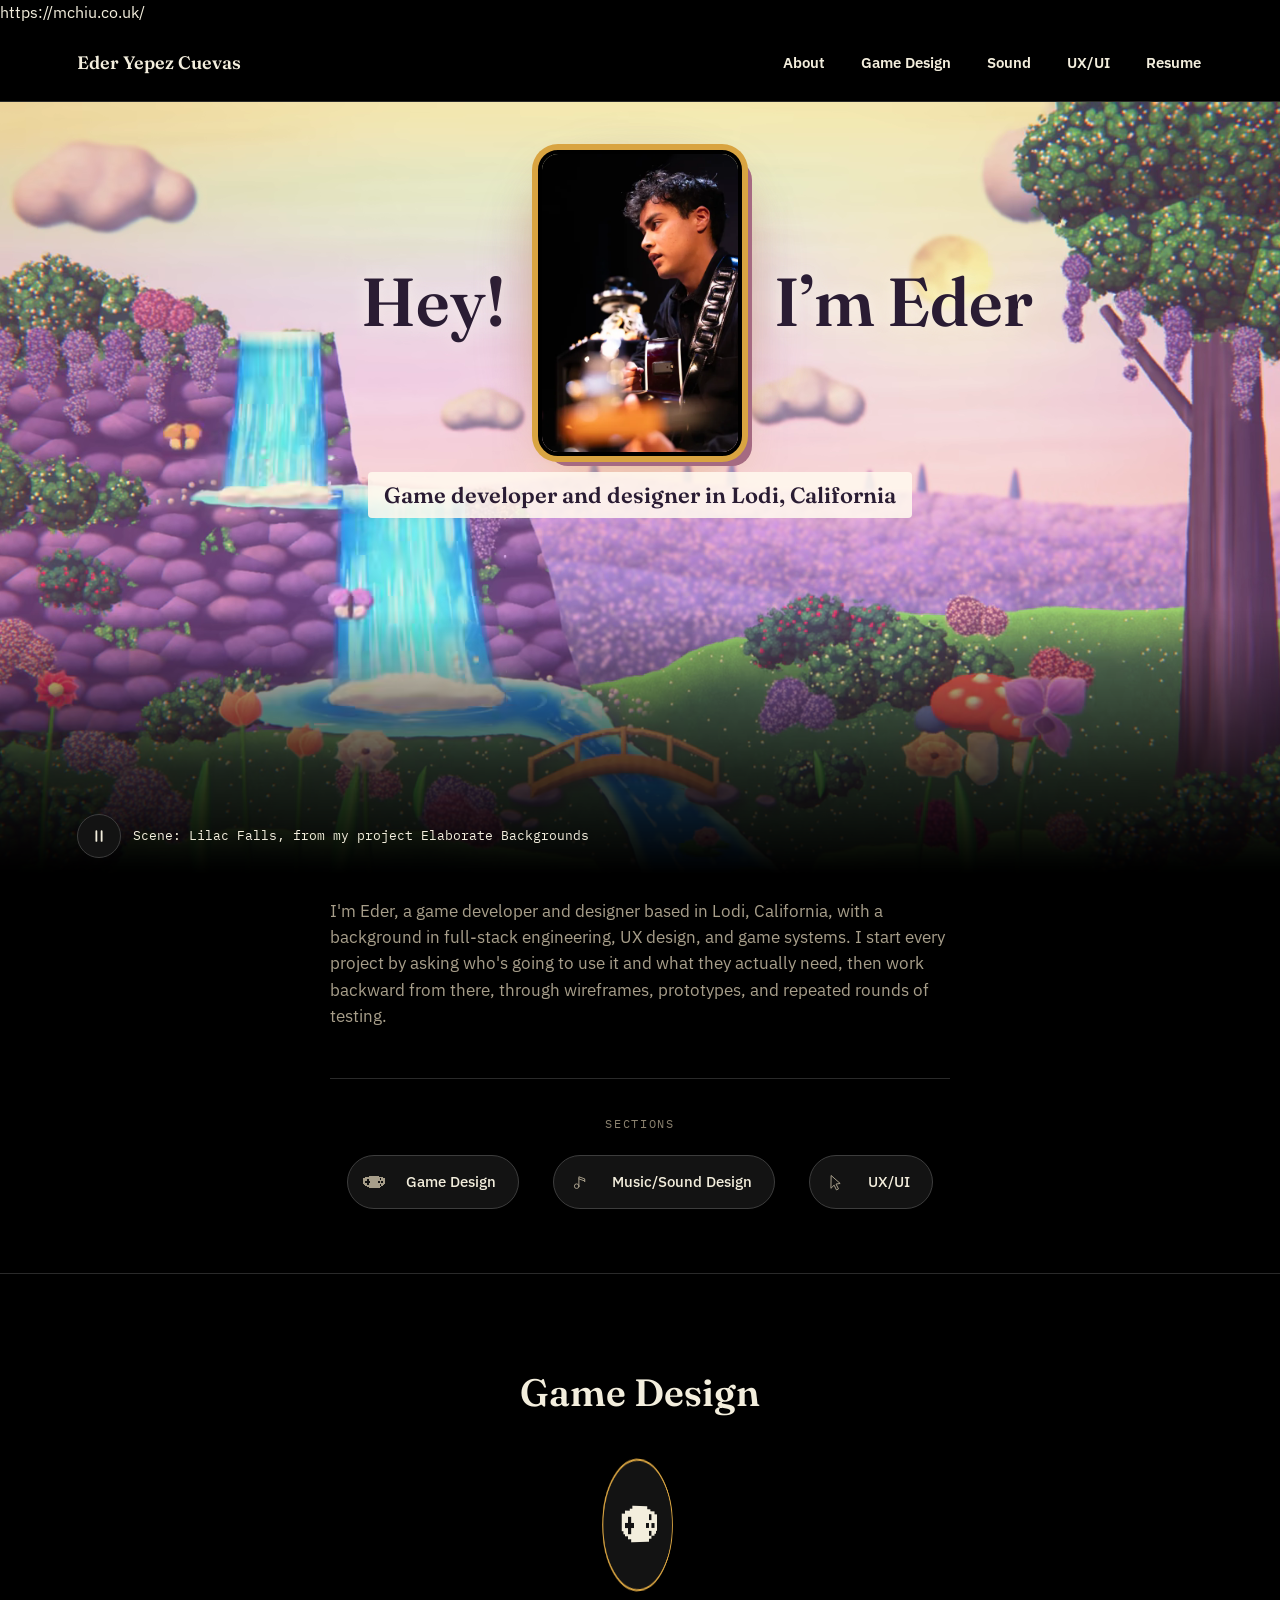
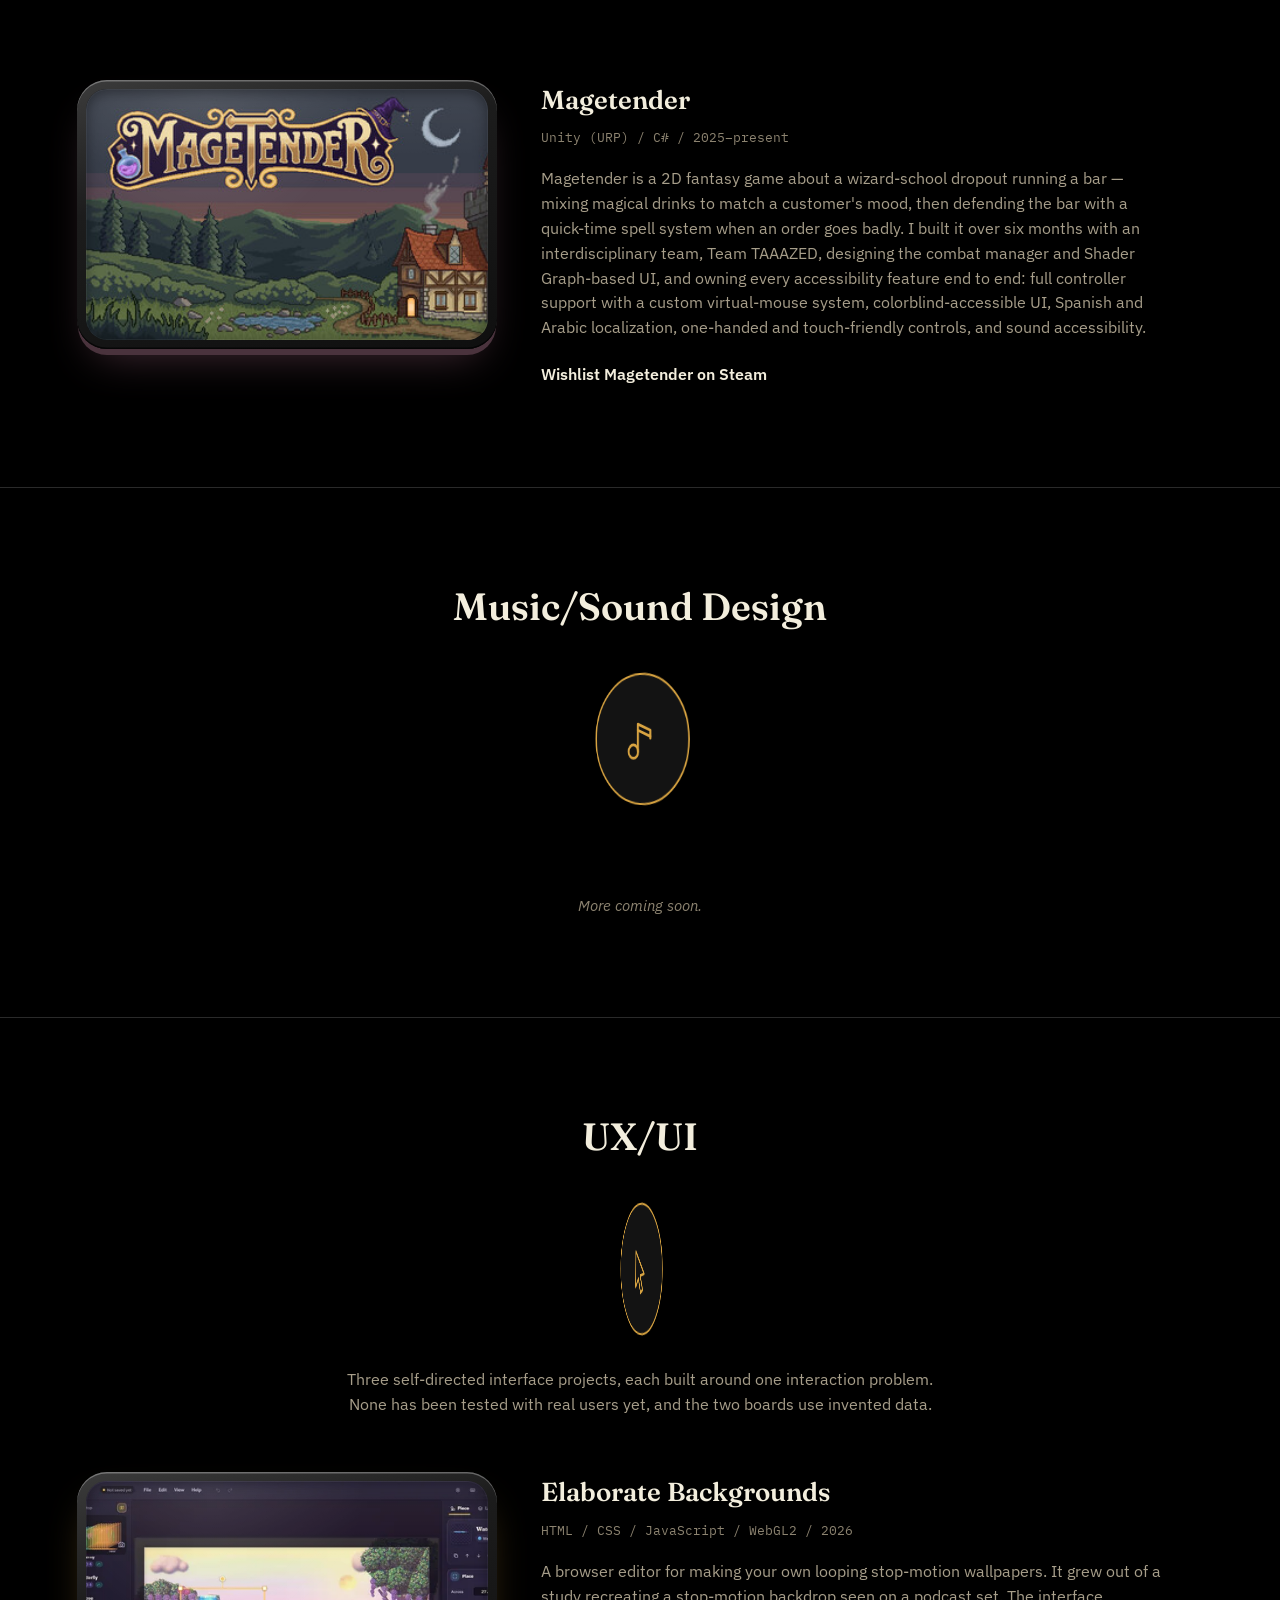
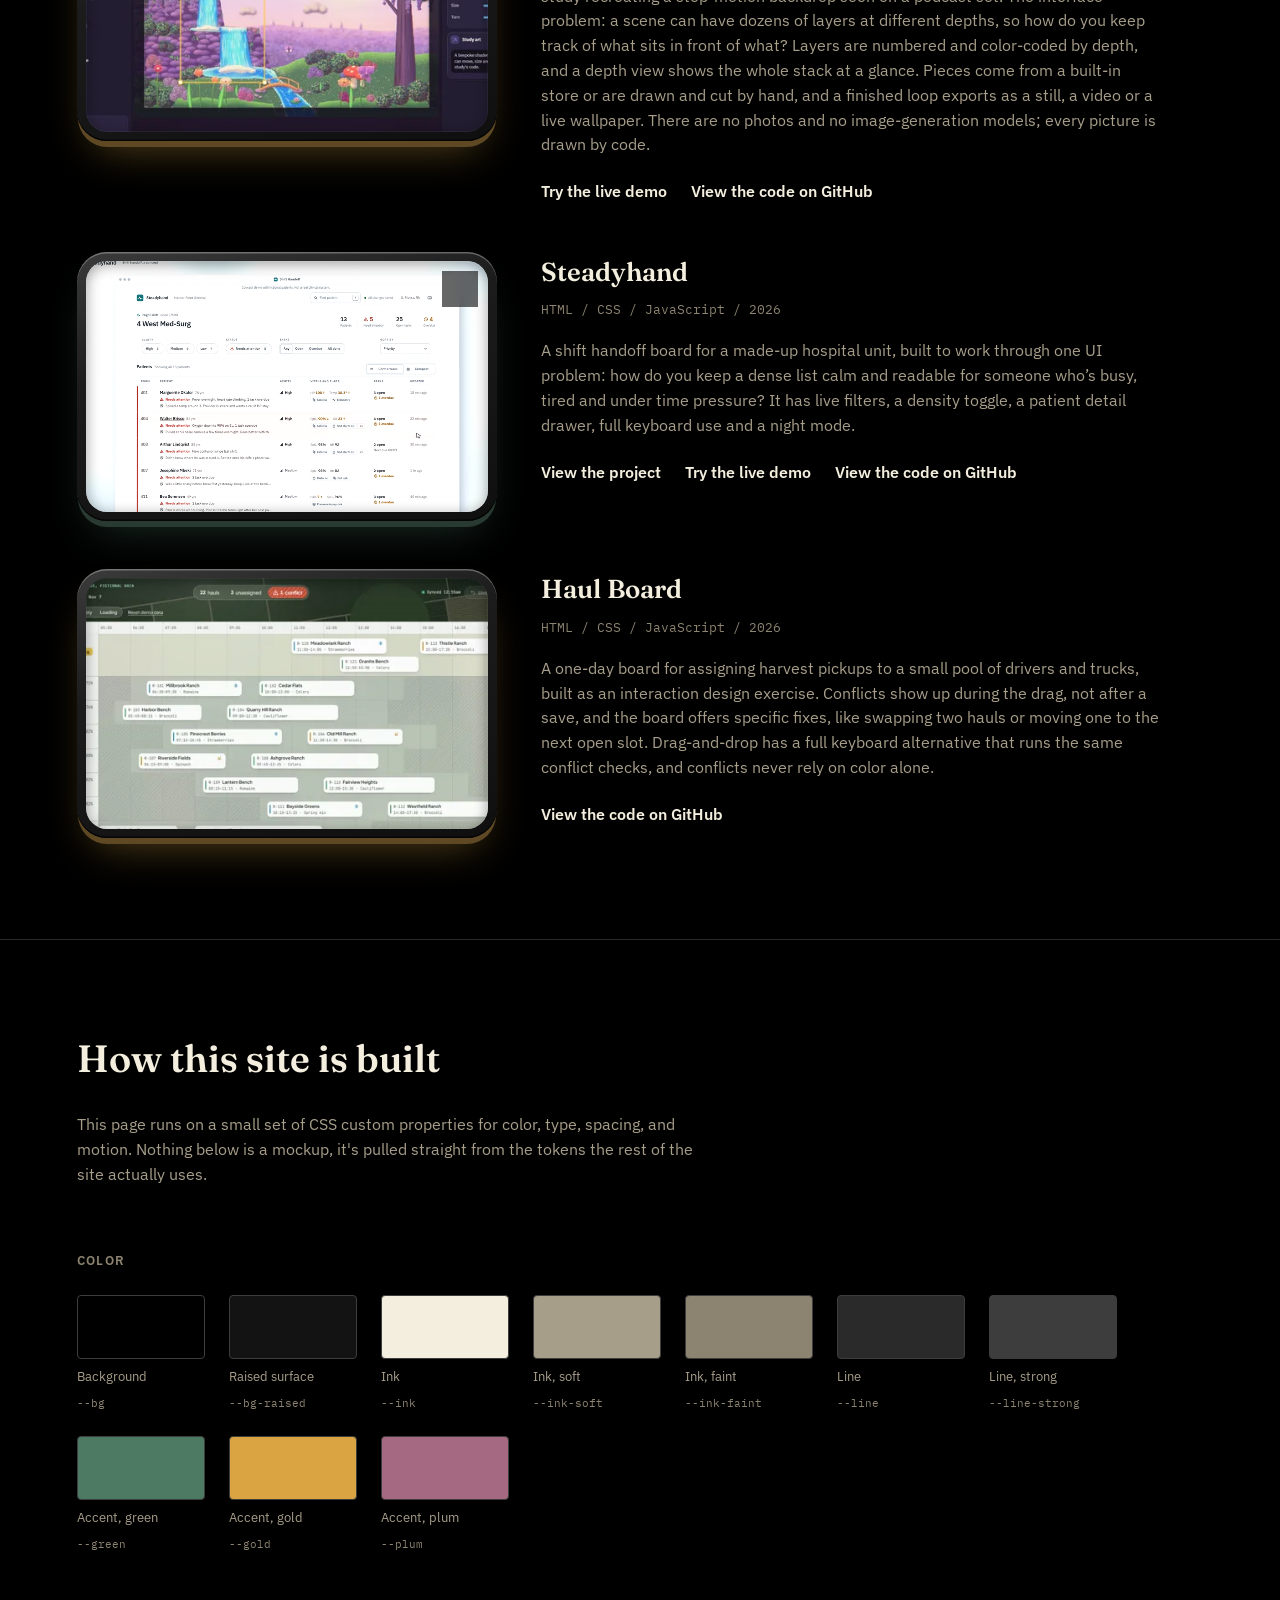
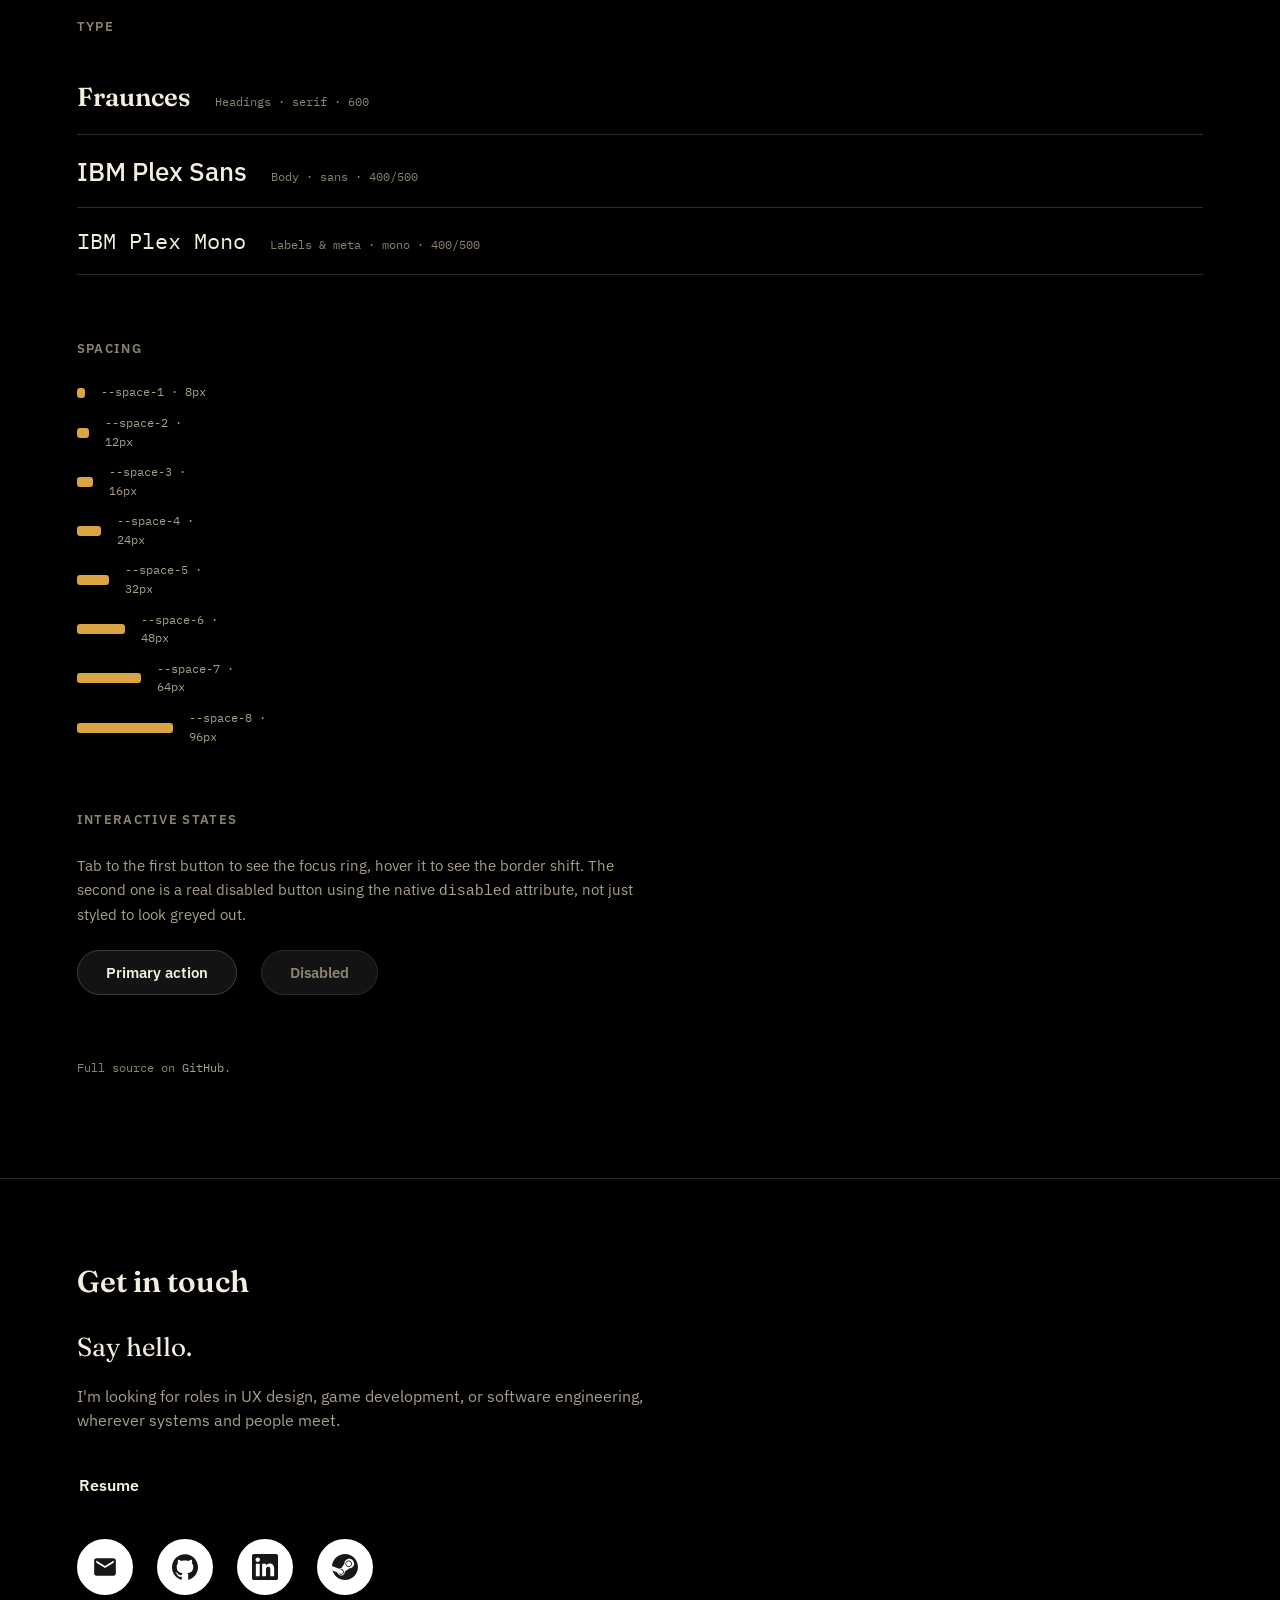
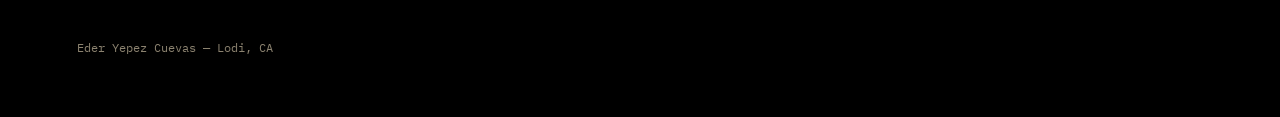
==== commit e1e586f7: "Initial Bubble Design" ====
--- a/index.html
+++ b/index.html
@@ -1,4 +1,4 @@
-<!DOCTYPE html>
+https://mchiu.co.uk/<!DOCTYPE html>
 <html lang="en">
 <head>
 <meta charset="UTF-8">
@@ -149,9 +149,13 @@
 
     <div class="project-list">
       <article class="project-row">
-        <a class="project-image" href="magetender.html" aria-label="View Magetender project page">
-          <img src="assets/images/MagetenderCover.jpg" alt="Magetender cover art: a pixel-art wizard's tavern and tower at dusk" loading="lazy" width="460" height="215">
-        </a>
+        <!-- Gameplay clip goes here: add data-webm / data-mp4 and swap the img for a <video> like Steadyhand's. -->
+        <div class="slab" data-slab style="--slab-glow: var(--plum)">
+          <a class="slab-screen" href="magetender.html" aria-label="View Magetender project page">
+            <img src="assets/images/MagetenderCover.jpg" alt="Magetender cover art: a pixel-art wizard's tavern and tower at dusk" loading="lazy" width="460" height="215" style="object-position: 0% 50%">
+            <span class="slab-label" aria-hidden="true">View the project</span>
+          </a>
+        </div>
         <div class="project-copy">
           <h3>Magetender</h3>
           <p class="project-meta">Unity (URP) / C# / 2025&ndash;present</p>
@@ -185,33 +189,61 @@
       </div>
     </div>
 
-    <p class="category-intro">Two self-directed interface concepts, each built around one interaction problem. Both use invented data, and neither has been tested with real users yet.</p>
+    <p class="category-intro">Three self-directed interface projects, each built around one interaction problem. None has been tested with real users yet, and the two boards use invented data.</p>
 
     <div class="project-list">
       <article class="project-row">
-        <a class="project-image" href="steadyhand.html" aria-label="View Steadyhand project page">
-          <img src="assets/images/steadyhand/card.webp" alt="Steadyhand, a patient handoff board in a floating window on a soft teal backdrop" loading="lazy" width="640" height="300">
-        </a>
+        <div class="slab" data-slab style="--slab-glow: var(--gold)">
+          <a class="slab-screen" href="https://ederyc.github.io/Elaborate-Backgrounds/" aria-label="Open the Elaborate Backgrounds live demo">
+            <img src="assets/images/elaborate-backgrounds-card.webp" alt="The Elaborate Backgrounds editor with Lilac Falls open: numbered layers and a depth view on the left, a waterfall selected on the canvas, and its settings on the right" loading="lazy" width="640" height="300">
+            <span class="slab-label" aria-hidden="true">Try the live demo</span>
+          </a>
+        </div>
+        <div class="project-copy">
+          <h3>Elaborate Backgrounds</h3>
+          <p class="project-meta">HTML / CSS / JavaScript / WebGL2 / 2026</p>
+          <p>A browser editor for making your own looping stop-motion wallpapers. It grew out of a study recreating a stop-motion backdrop seen on a podcast set. The interface problem: a scene can have dozens of layers at different depths, so how do you keep track of what sits in front of what? Layers are numbered and color-coded by depth, and a depth view shows the whole stack at a glance. Pieces come from a built-in store or are drawn and cut by hand, and a finished loop exports as a still, a video or a live wallpaper. There are no photos and no image-generation models; every picture is drawn by code.</p>
+          <div class="project-links">
+            <a class="project-link hover-frame" href="https://ederyc.github.io/Elaborate-Backgrounds/">Try the live demo</a>
+            <a class="project-link hover-frame" href="https://github.com/ederyc/Elaborate-Backgrounds">View the code on GitHub</a>
+          </div>
+        </div>
+      </article>
+
+      <article class="project-row">
+        <div class="slab" data-slab data-name="Steadyhand" data-webm="assets/slabs/steadyhand.webm" data-mp4="assets/slabs/steadyhand.mp4" style="--slab-glow: var(--green)">
+          <a class="slab-screen" href="steadyhand.html" aria-label="View Steadyhand project page">
+            <video poster="assets/slabs/steadyhand-poster.webp" width="960" height="600" muted loop playsinline preload="none" aria-hidden="true"></video>            <span class="slab-label" aria-hidden="true">View the project</span>
+          </a>
+          <button class="slab-toggle" type="button" data-playing="false" hidden>
+            <svg class="hero-icon hero-icon-pause" viewBox="0 0 24 24" aria-hidden="true"><path d="M8.5 5.5v13M15.5 5.5v13"/></svg>
+            <svg class="hero-icon hero-icon-play" viewBox="0 0 24 24" aria-hidden="true"><path d="M8 5.5l11 6.5-11 6.5z"/></svg>
+            <span class="visually-hidden">Play the Steadyhand preview</span>
+          </button>
+        </div>
         <div class="project-copy">
           <h3>Steadyhand</h3>
           <p class="project-meta">HTML / CSS / JavaScript / 2026</p>
           <p>A shift handoff board for a made-up hospital unit, built to work through one UI problem: how do you keep a dense list calm and readable for someone who&rsquo;s busy, tired and under time pressure? It has live filters, a density toggle, a patient detail drawer, full keyboard use and a night mode.</p>
           <div class="project-links">
             <a class="project-link hover-frame" href="steadyhand.html">View the project</a>
+            <a class="project-link hover-frame" href="https://ederyc.github.io/Shift-Handoff-Demo/">Try the live demo</a>
             <a class="project-link hover-frame" href="https://github.com/ederyc/Shift-Handoff-Demo">View the code on GitHub</a>
           </div>
         </div>
       </article>
 
       <article class="project-row">
-        <a class="project-image" href="https://github.com/ederyc/Dispatch-Board" aria-label="View Haul Board code on GitHub">
-          <img src="assets/images/haul-board-card.webp" alt="Haul Board, a day timeline of harvest pickups assigned to drivers, over an aerial view of farmland" loading="lazy" width="640" height="300">
-        </a>
+        <div class="slab" data-slab style="--slab-glow: var(--gold)">
+          <a class="slab-screen" href="https://github.com/ederyc/Dispatch-Board" aria-label="View Haul Board code on GitHub">
+            <img src="assets/images/haul-board-card.webp" alt="Haul Board, a day timeline of harvest pickups assigned to drivers, over an aerial view of farmland" loading="lazy" width="640" height="300">
+            <span class="slab-label" aria-hidden="true">View the code</span>
+          </a>
+        </div>
         <div class="project-copy">
           <h3>Haul Board</h3>
           <p class="project-meta">HTML / CSS / JavaScript / 2026</p>
           <p>A one-day board for assigning harvest pickups to a small pool of drivers and trucks, built as an interaction design exercise. Conflicts show up during the drag, not after a save, and the board offers specific fixes, like swapping two hauls or moving one to the next open slot. Drag-and-drop has a full keyboard alternative that runs the same conflict checks, and conflicts never rely on color alone.</p>
-          <p>Concept and design by Eder Yepez Cuevas. The code was written with help from Claude, Anthropic&rsquo;s AI coding assistant.</p>
           <div class="project-links">
             <a class="project-link hover-frame" href="https://github.com/ederyc/Dispatch-Board">View the code on GitHub</a>
           </div>
--- a/css/style.css
+++ b/css/style.css
@@ -592,57 +592,186 @@
 
 .project-row {
   display: grid;
-  grid-template-columns: minmax(180px, 320px) 1fr;
+  grid-template-columns: minmax(240px, 420px) 1fr;
   gap: 44px;
   align-items: start;
 }
 
-.project-image {
-  aspect-ratio: 1 / 1;
-  border: 1px dashed var(--line-strong);
-  border-radius: var(--radius-sm);
-  background: var(--bg-raised);
-  display: flex;
-  align-items: center;
-  justify-content: center;
-  text-align: center;
+/* ---------- Project slabs ----------
+   A thick, rounded "screen" that plays a loop from the project. The face is lit along
+   its top edge, its side shows below it in the project's color (--slab-glow), and the
+   glass carries a sheen plus a soft light that follows the cursor (--mx / --my, set in app.js). */
+.slab {
+  --rim: 9px;
+  --slab-radius: 30px;
+  --slab-glow: var(--gold);
+  --rx: 0deg;
+  --ry: 0deg;
+  --lift: 0px;
+  --press: 1;
+  --mx: 30%;
+  --my: 0%;
+  --spring: cubic-bezier(0.34, 1.56, 0.64, 1);
+  position: relative;
+  padding: var(--rim);
+  border-radius: var(--slab-radius);
+  background: linear-gradient(165deg, #3b3b3b 0%, #1c1c1c 36%, #0f0f0f 100%);
+  box-shadow:
+    inset 0 1.5px 0 rgba(255, 255, 255, 0.3),
+    inset 0 -1.5px 0 rgba(0, 0, 0, 0.7),
+    0 7px 0 -1px color-mix(in srgb, var(--slab-glow) 38%, #121212),
+    0 22px 44px -18px color-mix(in srgb, var(--slab-glow) 45%, transparent);
+  transform: perspective(1000px) translateY(var(--lift)) rotateX(var(--rx)) rotateY(var(--ry)) scale(var(--press));
+  transition: transform 560ms var(--spring), box-shadow 300ms var(--ease-standard);
+}
+
+.slab.is-tracking { transition: transform 140ms var(--ease-out), box-shadow 300ms var(--ease-standard); }
+
+.slab:hover,
+.slab:focus-within {
+  --lift: -6px;
+  box-shadow:
+    inset 0 1.5px 0 rgba(255, 255, 255, 0.36),
+    inset 0 -1.5px 0 rgba(0, 0, 0, 0.7),
+    0 9px 0 -1px color-mix(in srgb, var(--slab-glow) 55%, #121212),
+    0 32px 60px -16px color-mix(in srgb, var(--slab-glow) 60%, transparent);
+}
+
+.slab:has(.slab-screen:active) {
+  --press: 0.965;
+  transition-duration: 90ms;
+}
+
+.slab-screen {
+  position: relative;
+  display: block;
+  aspect-ratio: 16 / 10;
   overflow: hidden;
+  isolation: isolate;
+  border-radius: calc(var(--slab-radius) - var(--rim));
+  background: #0d0d0d;
   text-decoration: none;
-  transition: border-color var(--motion-base) var(--ease-standard), box-shadow var(--motion-base) var(--ease-standard);
-}
-
-.project-image:has(img) {
-  aspect-ratio: 460 / 215;
-  border-style: solid;
-}
-
-.project-image:hover,
-.project-image:focus-visible {
-  border-color: var(--gold);
-  box-shadow: var(--shadow-sm);
-}
-
-.project-image img {
+}
+
+.slab-screen:focus-visible {
+  outline: 2px solid var(--gold);
+  outline-offset: calc(var(--rim) + 3px);
+}
+
+.slab-screen img,
+.slab-screen video {
+  display: block;
   width: 100%;
   height: 100%;
   object-fit: cover;
-  display: block;
-  transition: transform var(--motion-base) var(--ease-standard);
-}
-
-.project-image:hover img,
-.project-image:focus-visible img {
-  transform: scale(1.06);
-}
-
-.project-image span {
-  font-family: var(--mono);
-  font-size: 12px;
-  letter-spacing: 0.06em;
+  transition: transform 700ms var(--spring);
+}
+
+.slab:hover .slab-screen img,
+.slab:hover .slab-screen video,
+.slab-screen:focus-visible img,
+.slab-screen:focus-visible video {
+  transform: scale(1.035);
+}
+
+/* Glass: a top sheen, a light under the cursor, and the screen sunk into the rim. */
+.slab-screen::after {
+  content: '';
+  position: absolute;
+  inset: 0;
+  z-index: 2;
+  border-radius: inherit;
+  pointer-events: none;
+  background:
+    radial-gradient(circle at var(--mx) var(--my), rgba(255, 255, 255, 0.16), transparent 42%),
+    linear-gradient(180deg, rgba(255, 255, 255, 0.09), transparent 30%);
+  box-shadow: inset 0 0 0 1px rgba(255, 255, 255, 0.08), inset 0 3px 14px rgba(0, 0, 0, 0.6);
+  opacity: 0.65;
+  transition: opacity 300ms var(--ease-standard);
+}
+
+/* A glint that sweeps across the glass on hover. */
+.slab-screen::before {
+  content: '';
+  position: absolute;
+  inset: -20% auto -20% 0;
+  z-index: 2;
+  width: 38%;
+  pointer-events: none;
+  background: linear-gradient(100deg, transparent, rgba(255, 255, 255, 0.14) 45%, rgba(255, 255, 255, 0.04) 60%, transparent);
+  transform: translateX(-140%) skewX(-12deg);
+}
+
+.slab:hover .slab-screen::after,
+.slab-screen:focus-visible::after { opacity: 1; }
+
+.slab:hover .slab-screen::before,
+.slab-screen:focus-visible::before {
+  transform: translateX(330%) skewX(-12deg);
+  transition: transform 900ms var(--ease-out);
+}
+
+.slab-label {
+  position: absolute;
+  left: 12px;
+  bottom: 12px;
+  z-index: 3;
+  padding: 8px 13px;
+  border-radius: var(--radius-pill);
+  background: rgba(10, 10, 10, 0.66);
+  -webkit-backdrop-filter: blur(8px);
+  backdrop-filter: blur(8px);
+  box-shadow: inset 0 1px 0 rgba(255, 255, 255, 0.14);
+  color: var(--ink);
+  font-family: var(--sans);
+  font-size: 11px;
+  font-weight: 600;
+  letter-spacing: 0.05em;
+  line-height: 1;
   text-transform: uppercase;
-  color: var(--ink-faint);
-  line-height: 1.6;
-}
+  opacity: 0;
+  transform: translateY(8px) scale(0.92);
+  transition: opacity 200ms var(--ease-standard), transform 480ms var(--spring);
+}
+
+.slab-label::after { content: ' \2192'; }
+
+.slab:hover .slab-label,
+.slab-screen:focus-visible .slab-label {
+  opacity: 1;
+  transform: none;
+}
+
+/* No hover on touch screens, so the label stays up to show the window is a link. */
+@media (hover: none) {
+  .slab-label { opacity: 1; transform: none; }
+}
+
+.slab-toggle {
+  position: absolute;
+  top: calc(var(--rim) + 10px);
+  right: calc(var(--rim) + 10px);
+  z-index: 4;
+  display: inline-grid;
+  place-items: center;
+  width: 36px;
+  height: 36px;
+  padding: 0;
+  border: 1px solid rgba(255, 255, 255, 0.18);
+  border-radius: 50%;
+  background: rgba(10, 10, 10, 0.62);
+  -webkit-backdrop-filter: blur(8px);
+  backdrop-filter: blur(8px);
+  color: var(--ink);
+  cursor: pointer;
+  transition: border-color var(--motion-fast) var(--ease-standard), transform 300ms var(--spring);
+}
+
+.slab-toggle[hidden] { display: none; }
+.slab-toggle:hover { border-color: var(--gold); transform: scale(1.08); }
+.slab-toggle .hero-icon { width: 15px; height: 15px; }
+.slab-toggle[data-playing="false"] .hero-icon-pause,
+.slab-toggle[data-playing="true"] .hero-icon-play { display: none; }
 
 .project-copy h3 {
   font-size: 26px;
@@ -1232,7 +1361,7 @@
 
 @media (max-width: 860px) {
   .project-row { grid-template-columns: 1fr; }
-  .project-image { max-width: 320px; margin: 0 auto; }
+  .slab { width: 100%; max-width: 480px; margin: 0 auto; }
 
   .project-hero-spacer { height: clamp(190px, 26vh, 260px); }
   .project-title-bg span { font-size: clamp(40px, 16vw, 90px); }
@@ -1268,4 +1397,17 @@
   html { scroll-behavior: auto; }
   .category-icon { transition: none !important; }
   .section-link { transition: border-color var(--motion-base) var(--ease-standard), box-shadow var(--motion-base) var(--ease-standard) !important; }
-}
+  .slab,
+  .slab-screen img,
+  .slab-screen video,
+  .slab-label,
+  .slab-toggle { transition: none !important; }
+  .slab:hover,
+  .slab:focus-within { --lift: 0px; }
+  .slab:has(.slab-screen:active) { --press: 1; }
+  .slab-screen::before { display: none; }
+  .slab:hover .slab-screen img,
+  .slab:hover .slab-screen video,
+  .slab-screen:focus-visible img,
+  .slab-screen:focus-visible video { transform: none; }
+}
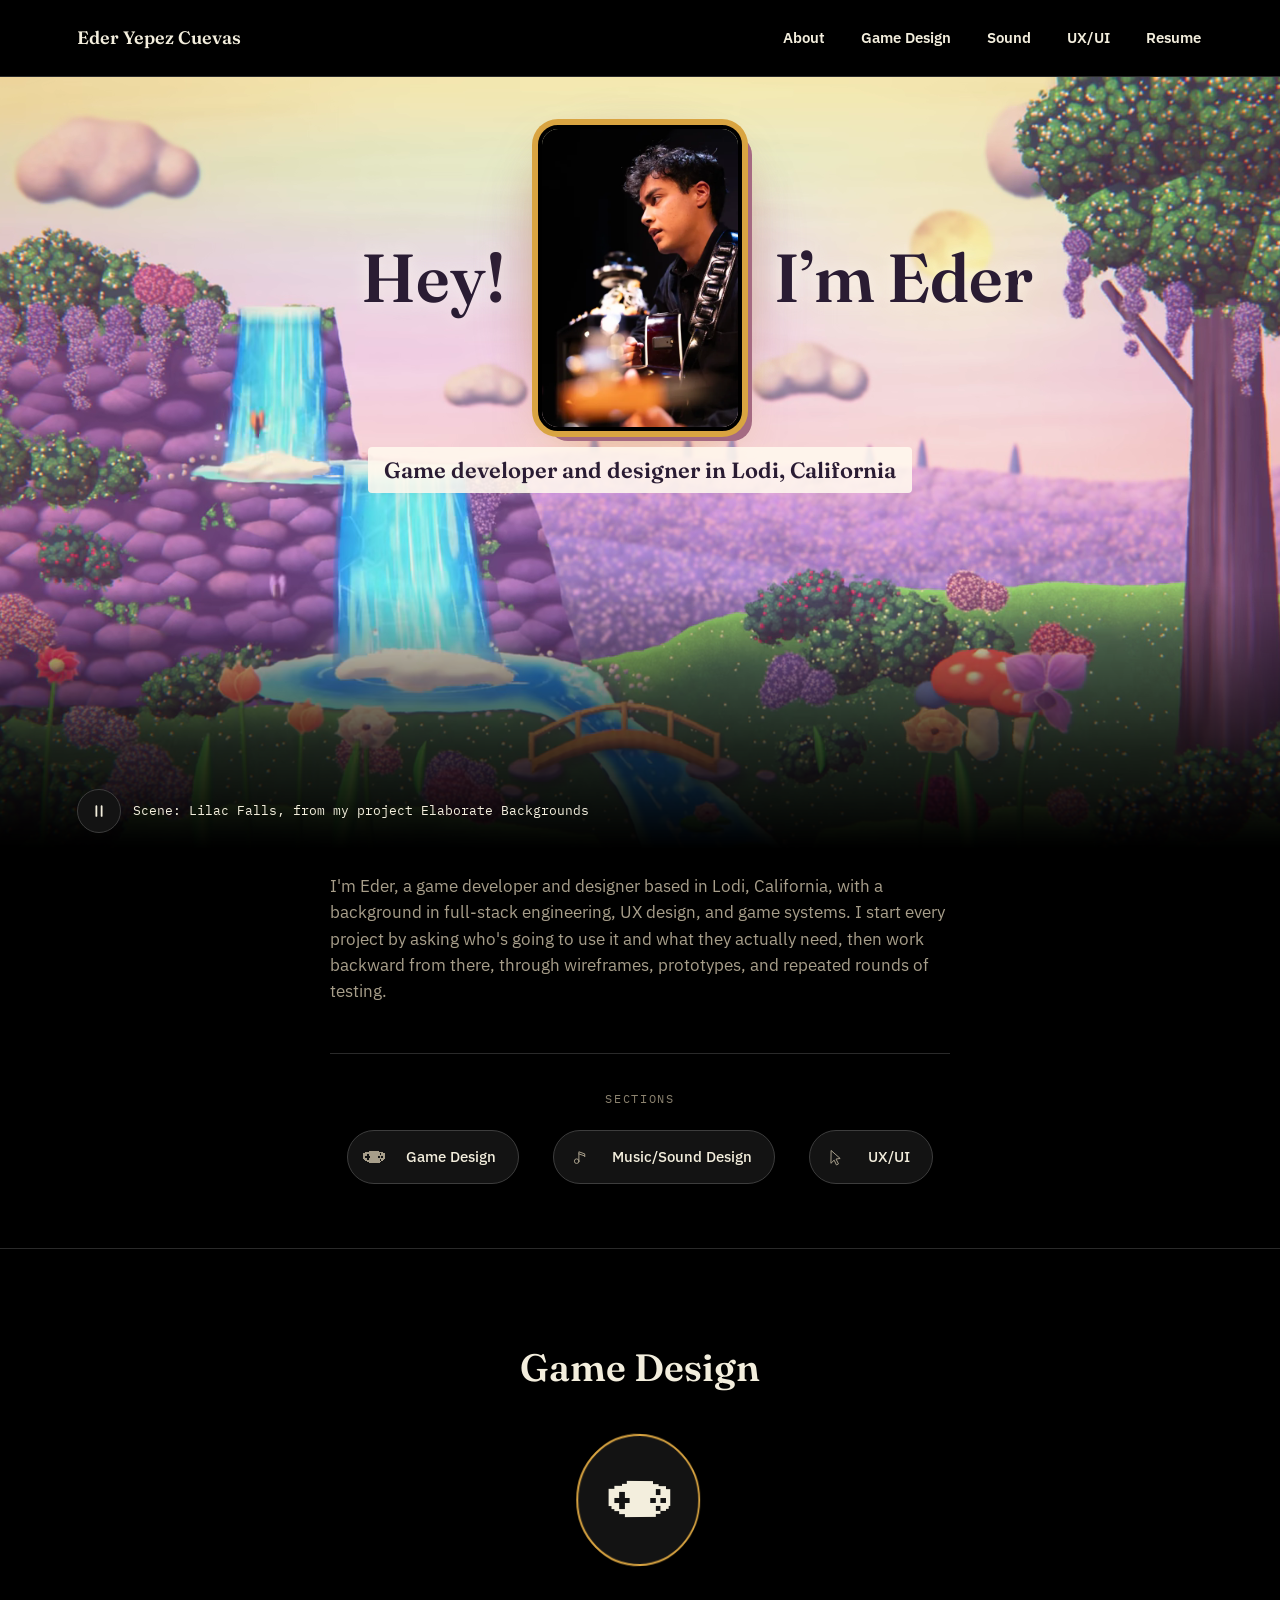
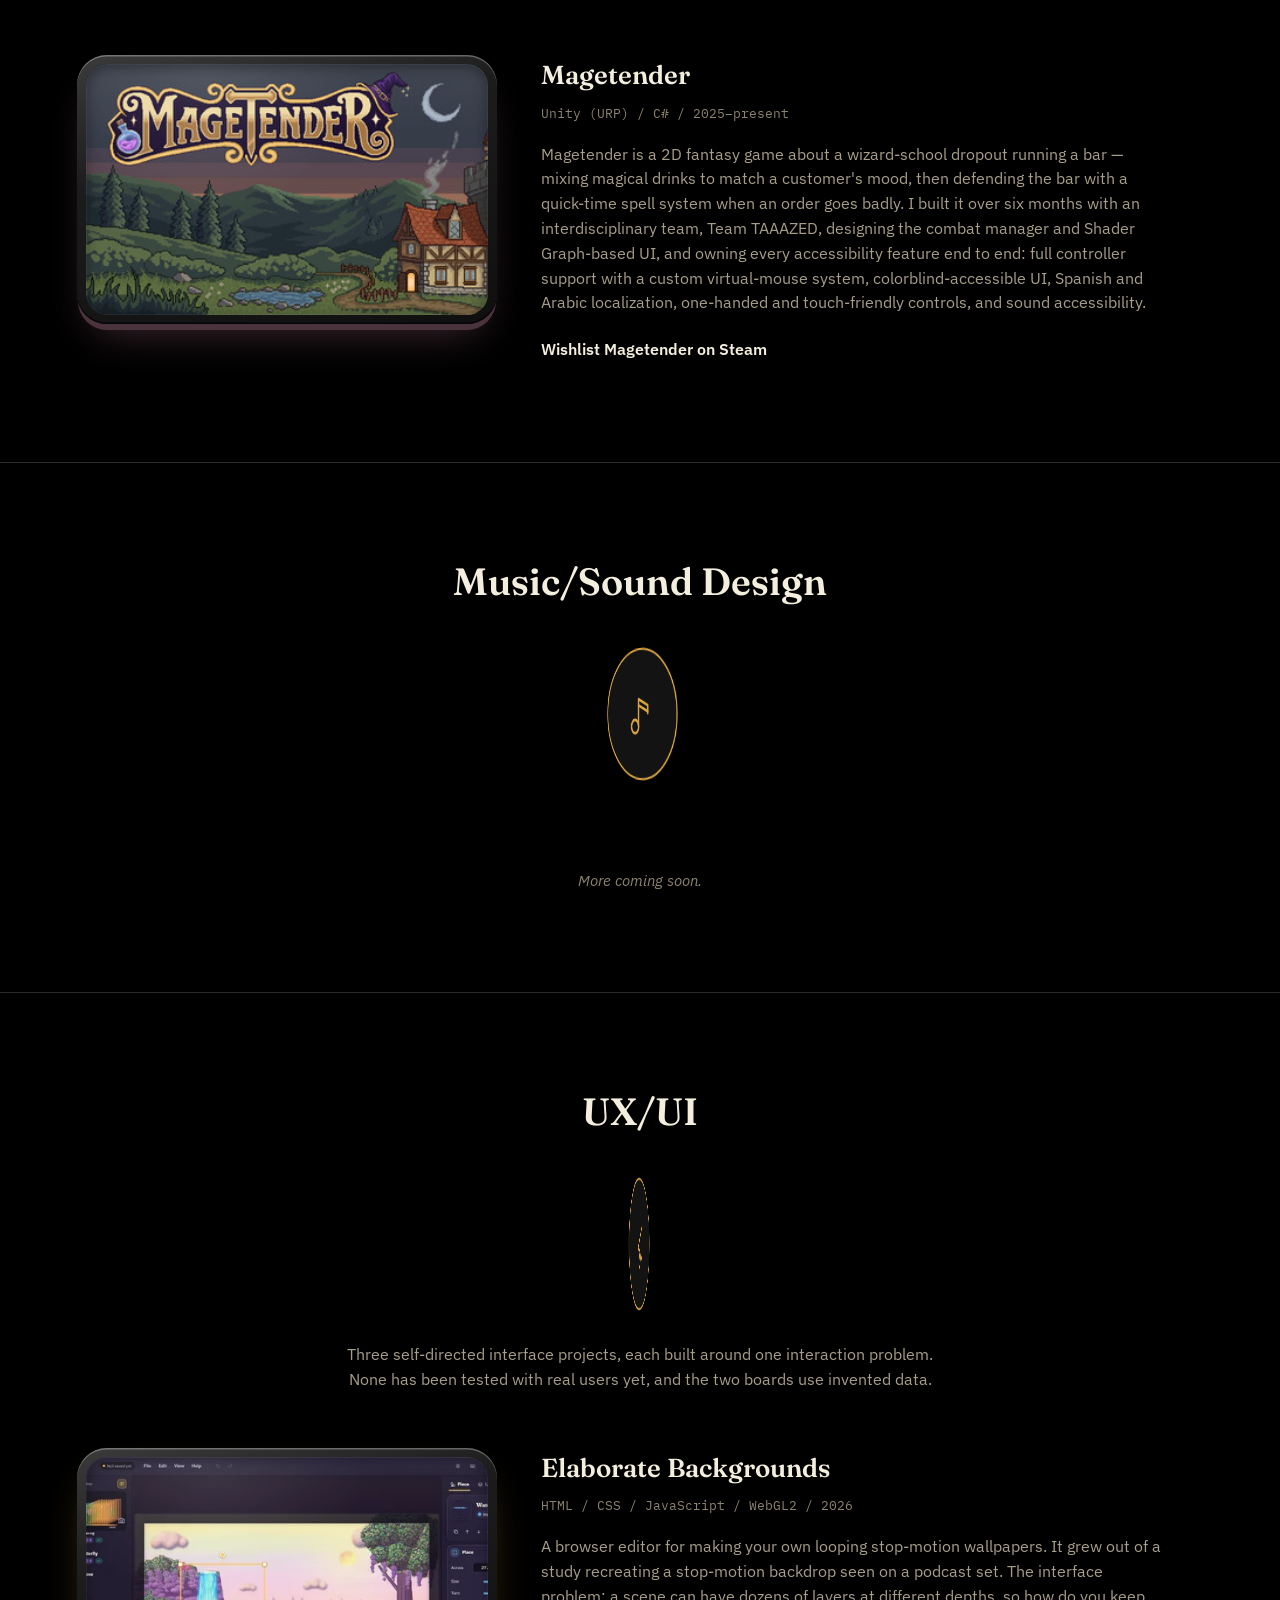
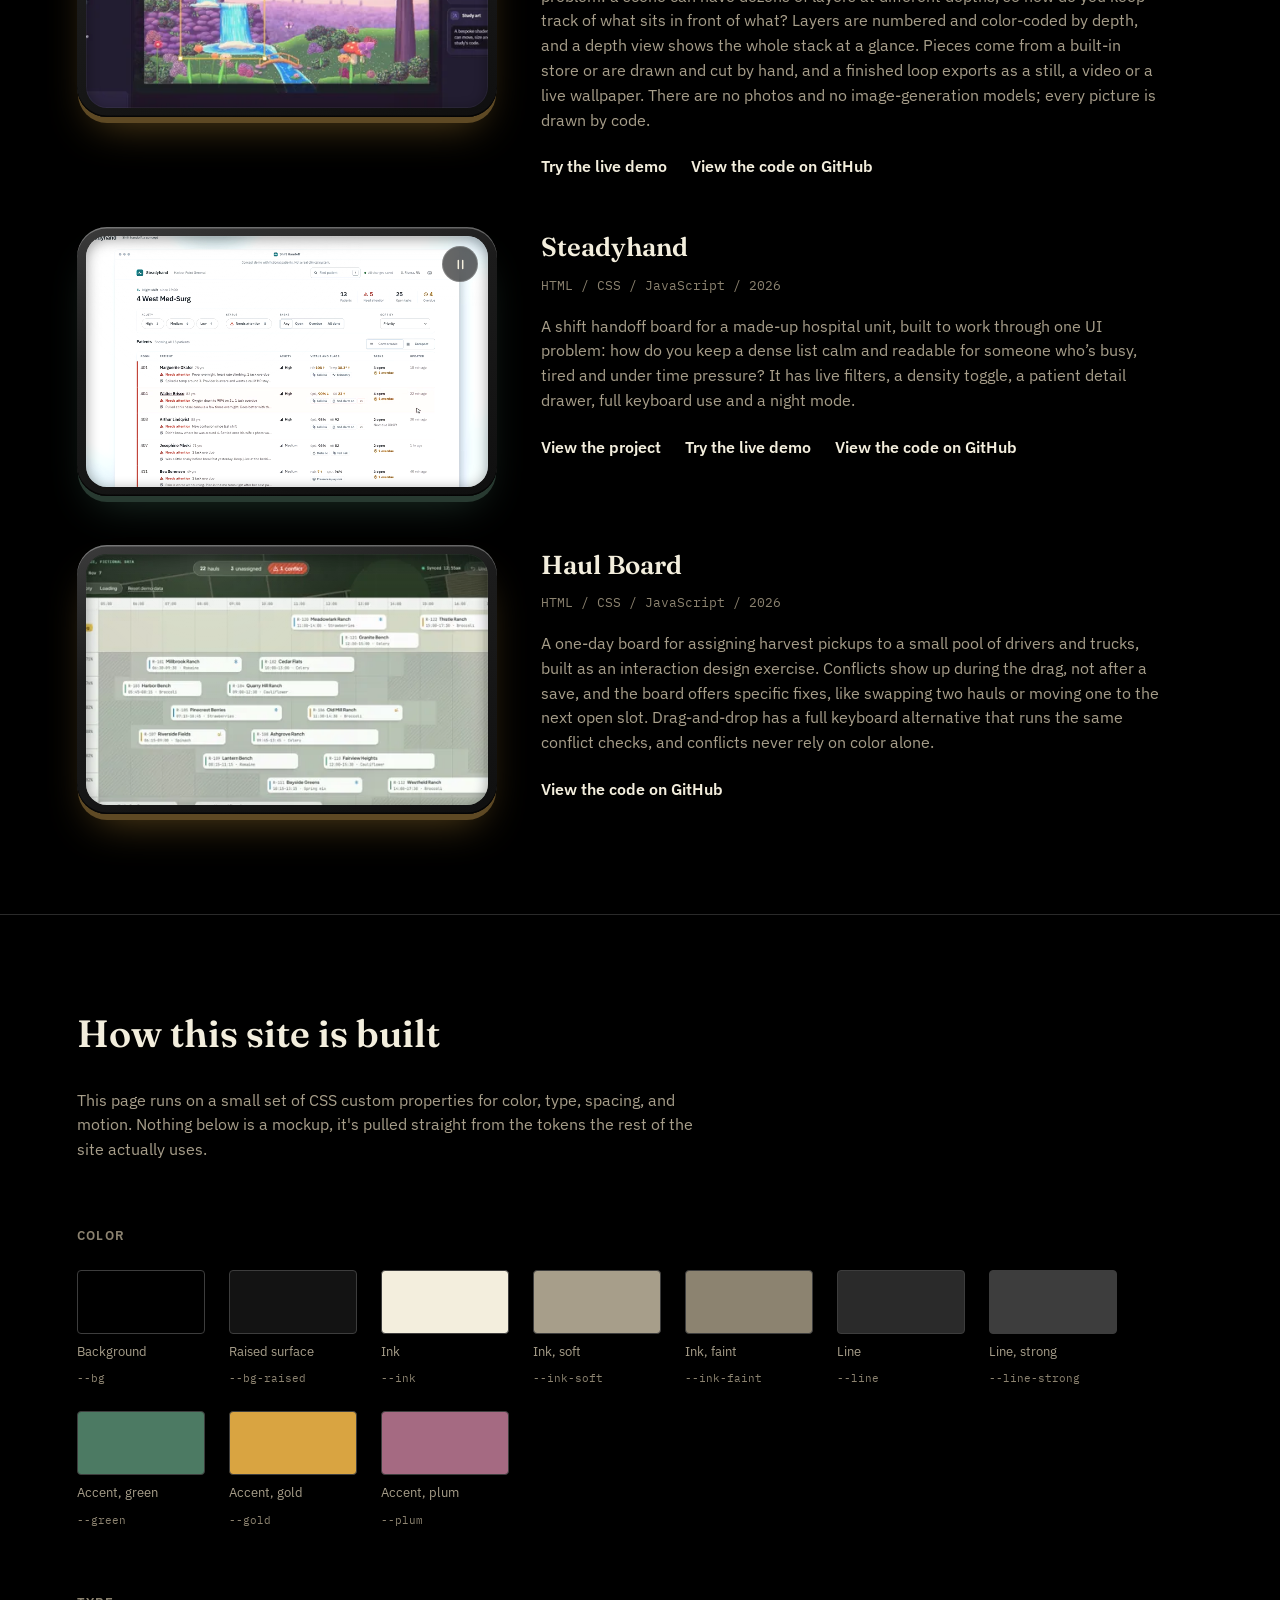
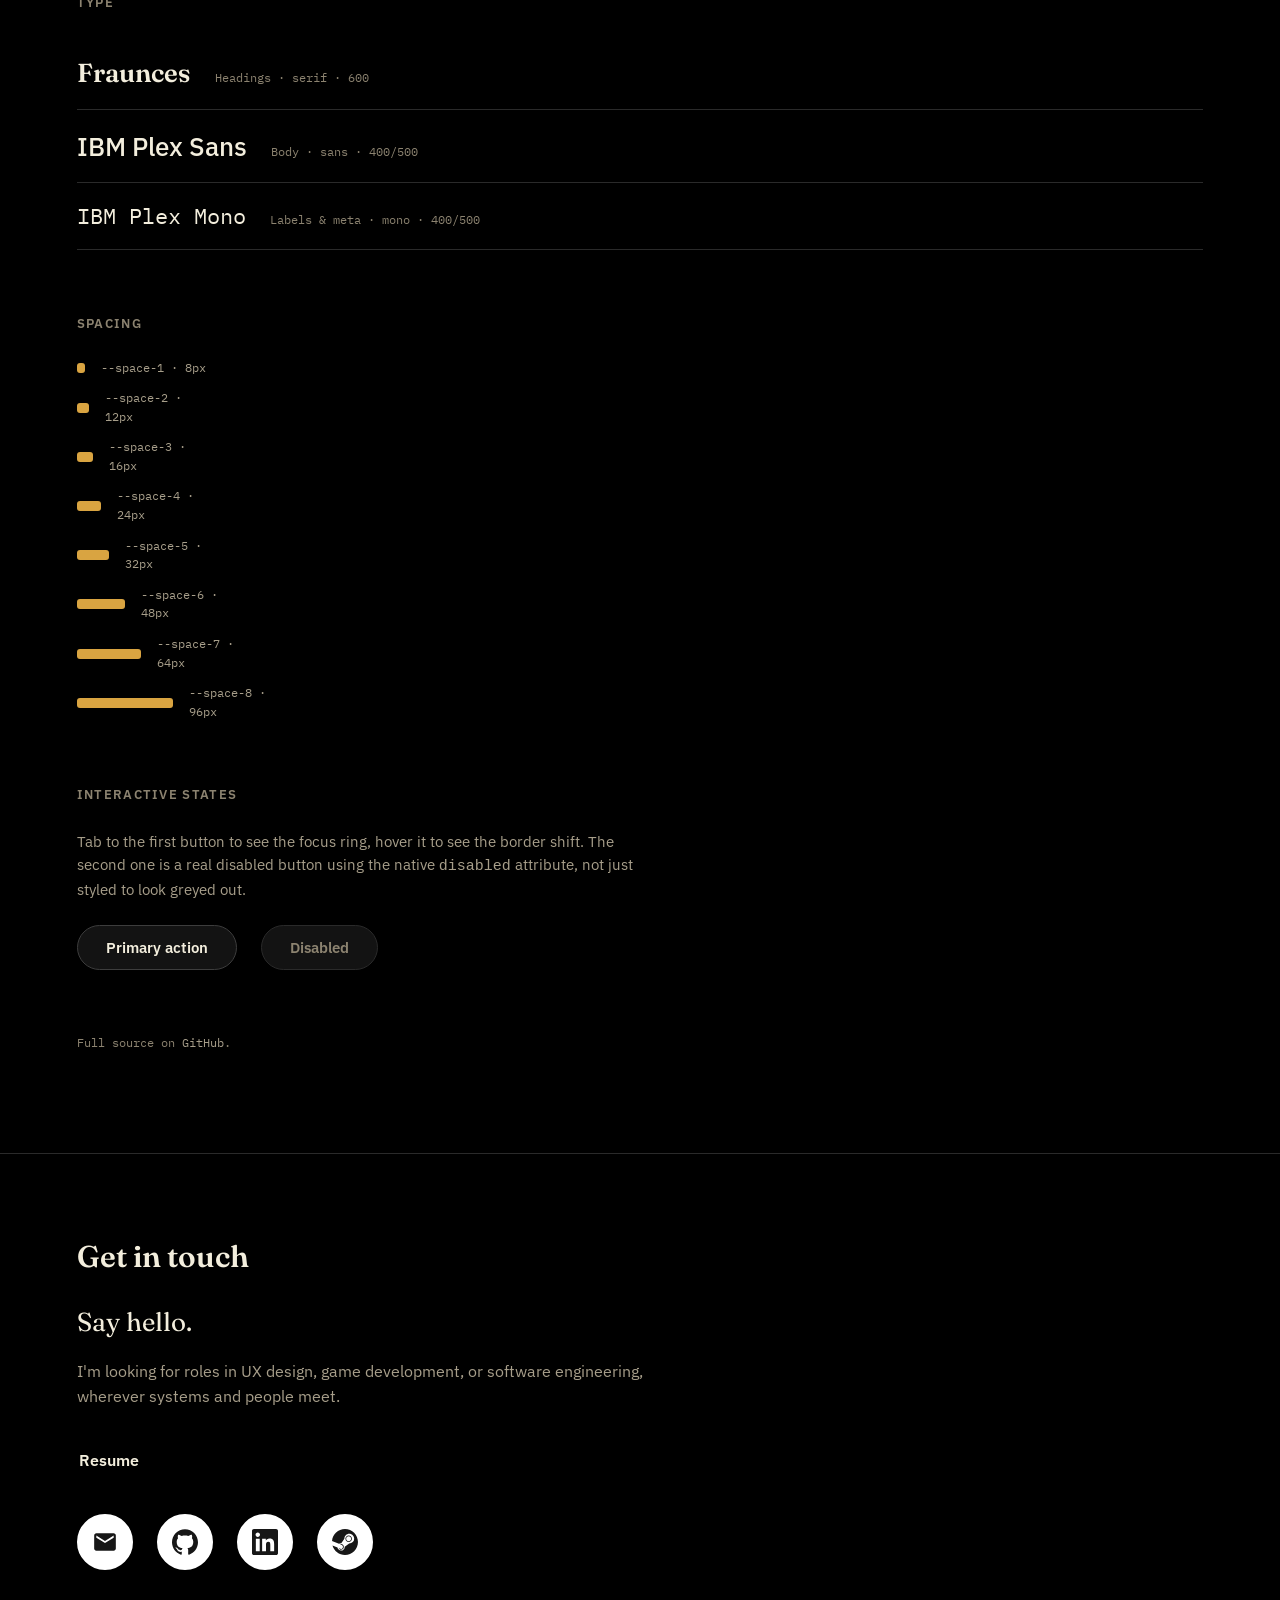
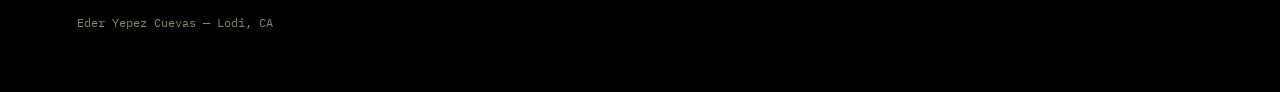
==== commit 6dd12a3b: "Project Page Layout Change" ====
--- a/index.html
+++ b/index.html
@@ -1,4 +1,4 @@
-https://mchiu.co.uk/<!DOCTYPE html>
+<!DOCTYPE html>
 <html lang="en">
 <head>
 <meta charset="UTF-8">
--- a/css/style.css
+++ b/css/style.css
@@ -1097,281 +1097,12 @@
 
 .ds-source a:hover { color: var(--gold); }
 
-/* ---------- Project detail page ---------- */
-
-.project-hero-spacer {
-  height: clamp(280px, 38vh, 440px);
-}
-
-.project-title-bg {
-  position: fixed;
-  top: calc(var(--header-h) + var(--space-7));
-  left: 0;
-  width: 100%;
-  z-index: 0;
-  overflow: hidden;
-  pointer-events: none;
-  user-select: none;
-  opacity: 1;
-}
-
-.project-title-track {
-  display: block;
-  width: max-content;
-  white-space: nowrap;
-}
-
-.project-title-bg span {
-  display: inline-block;
-  line-height: 1.2;
-  font-family: var(--serif);
-  font-weight: 700;
-  font-size: clamp(64px, 11vw, 175px);
-  color: var(--green);
-  margin-right: var(--space-7);
-}
-
-.back-link {
-  display: inline-flex;
-  align-items: center;
-  min-height: 44px;
-  font-weight: 600;
-  text-decoration: none;
-  color: var(--ink-soft);
-}
-
-.back-link:hover { color: var(--gold); }
-
-.project-detail {
-  position: relative;
-  z-index: 1;
-  width: 100%;
-  padding: 0 0 var(--space-8) clamp(32px, 5vw, 72px);
-  display: grid;
-  grid-template-columns: minmax(300px, 460px) 1fr;
-  gap: var(--space-7);
-}
-
-.project-detail-sticky {
-  position: sticky;
-  top: calc(var(--header-h) + var(--space-3));
-  align-self: start;
-  padding-top: var(--space-3);
-  padding-right: var(--space-5);
-}
-
-.project-detail-title {
-  margin-top: var(--space-4);
-  font-size: clamp(32px, 4vw, 48px);
-}
-
-.project-detail-meta {
-  margin-top: 8px;
-  font-family: var(--mono);
-  font-size: 13px;
-  color: var(--ink-faint);
-}
-
-.project-detail-label {
-  margin-top: var(--space-6);
-  font-family: var(--sans);
-  font-size: 13px;
-  font-weight: 600;
-  letter-spacing: 0.1em;
-  text-transform: uppercase;
-  color: var(--ink-faint);
-}
-
-.project-detail-copy {
-  margin-top: var(--space-2);
-  max-width: var(--measure);
-  font-size: 16px;
-  color: var(--ink-soft);
-}
-
-.project-detail-fields {
-  margin-top: var(--space-6);
-  display: flex;
-  flex-wrap: wrap;
-  gap: var(--space-5) var(--space-6);
-}
-
-.project-detail-fields h2 {
-  margin-top: 0;
-  font-size: 13px;
-}
-
-.project-detail-fields p {
-  margin-top: 6px;
-  font-size: 15px;
-  color: var(--ink-soft);
-}
-
-.project-detail-gallery {
-  display: flex;
-  flex-direction: column;
-  align-items: flex-end;
-  gap: var(--space-6);
-  padding-top: calc(var(--space-3) + var(--space-6));
-}
-
-.project-detail-image {
-  width: 92%;
-  aspect-ratio: 4 / 3;
-  border: 1px dashed var(--line-strong);
-  border-radius: var(--radius-sm);
-  background: var(--bg-raised);
-  display: flex;
-  align-items: center;
-  justify-content: center;
-  text-align: center;
-  overflow: hidden;
-}
-
-.project-detail-image:has(img) { border-style: solid; }
-
-.project-detail-image img {
-  width: 100%;
-  height: 100%;
-  object-fit: cover;
-  display: block;
-}
-
-/* Dense UI screenshots show whole, without the 4:3 crop. */
-.project-detail-image--full { aspect-ratio: auto; }
-.project-detail-image--full img { height: auto; }
-
-.project-detail-image span {
-  font-family: var(--mono);
-  font-size: 12px;
-  letter-spacing: 0.06em;
-  text-transform: uppercase;
-  color: var(--ink-faint);
-  padding: 0 var(--space-4);
-}
-
-/* ---------- Project process ---------- */
-
-.project-process {
-  position: relative;
-  z-index: 1;
-  background: var(--bg);
-  max-width: 1280px;
-  margin: 0 auto;
-  padding: var(--space-8) var(--pad-x);
-  border-top: 1px solid var(--line);
-}
-
-.process-block {
-  max-width: var(--measure);
-  margin-top: var(--space-8);
-}
-
-.process-block:first-child { margin-top: 0; }
-
-.process-block h2 {
-  font-size: clamp(22px, 2.6vw, 30px);
-  margin-bottom: var(--space-4);
-}
-
-.process-block h3 {
-  font-size: 17px;
-  margin-top: var(--space-6);
-  margin-bottom: var(--space-2);
-}
-
-.process-block > p,
-.process-block h3 + p {
-  margin-top: var(--space-3);
-  color: var(--ink-soft);
-  font-size: 16px;
-}
-
-.process-block > p:first-of-type {
-  margin-top: 0;
-}
-
-.process-block > p.process-change {
-  margin-top: var(--space-2);
-  padding-left: var(--space-3);
-  border-left: 2px solid var(--gold);
-}
-
-.process-change strong {
-  color: var(--ink);
-}
-
-.process-list {
-  margin-top: var(--space-3);
-  padding-left: var(--space-4);
-  color: var(--ink-soft);
-  font-size: 16px;
-}
-
-ul.process-list { list-style: disc; }
-ol.process-list { list-style: decimal; }
-
-.process-list li + li { margin-top: var(--space-1); }
-
-.process-figure {
-  margin: var(--space-4) 0 0;
-}
-
-.process-figure--small { max-width: 420px; }
-
-.process-figure img {
-  width: 100%;
-  height: auto;
-  display: block;
-  border: 1px solid var(--line);
-  border-radius: var(--radius-sm);
-}
-
-.process-figure figcaption {
-  margin-top: var(--space-2);
-  font-size: 14px;
-  color: var(--ink-faint);
-}
-
-.process-team {
-  margin-top: var(--space-4);
-  display: grid;
-  grid-template-columns: repeat(auto-fill, minmax(190px, 1fr));
-  gap: var(--space-4) var(--space-5);
-  max-width: none;
-}
-
-.process-team-member strong {
-  display: block;
-  font-size: 15px;
-  color: var(--ink);
-}
-
-.process-team-member span {
-  display: block;
-  margin-top: 2px;
-  font-family: var(--mono);
-  font-size: 11px;
-  letter-spacing: 0.05em;
-  text-transform: uppercase;
-  color: var(--ink-faint);
-}
-
 /* ---------- Responsive ---------- */
 
 @media (max-width: 860px) {
   .project-row { grid-template-columns: 1fr; }
   .slab { width: 100%; max-width: 480px; margin: 0 auto; }
 
-  .project-hero-spacer { height: clamp(190px, 26vh, 260px); }
-  .project-title-bg span { font-size: clamp(40px, 16vw, 90px); }
-  .project-detail {
-    grid-template-columns: 1fr;
-    padding: 0 var(--pad-x) var(--space-8);
-  }
-  .project-detail-sticky { position: static; padding-right: 0; }
-  .project-detail-gallery { align-items: stretch; padding-top: 0; }
-  .project-detail-image { width: 100%; }
 }
 
 @media (max-width: 640px) {
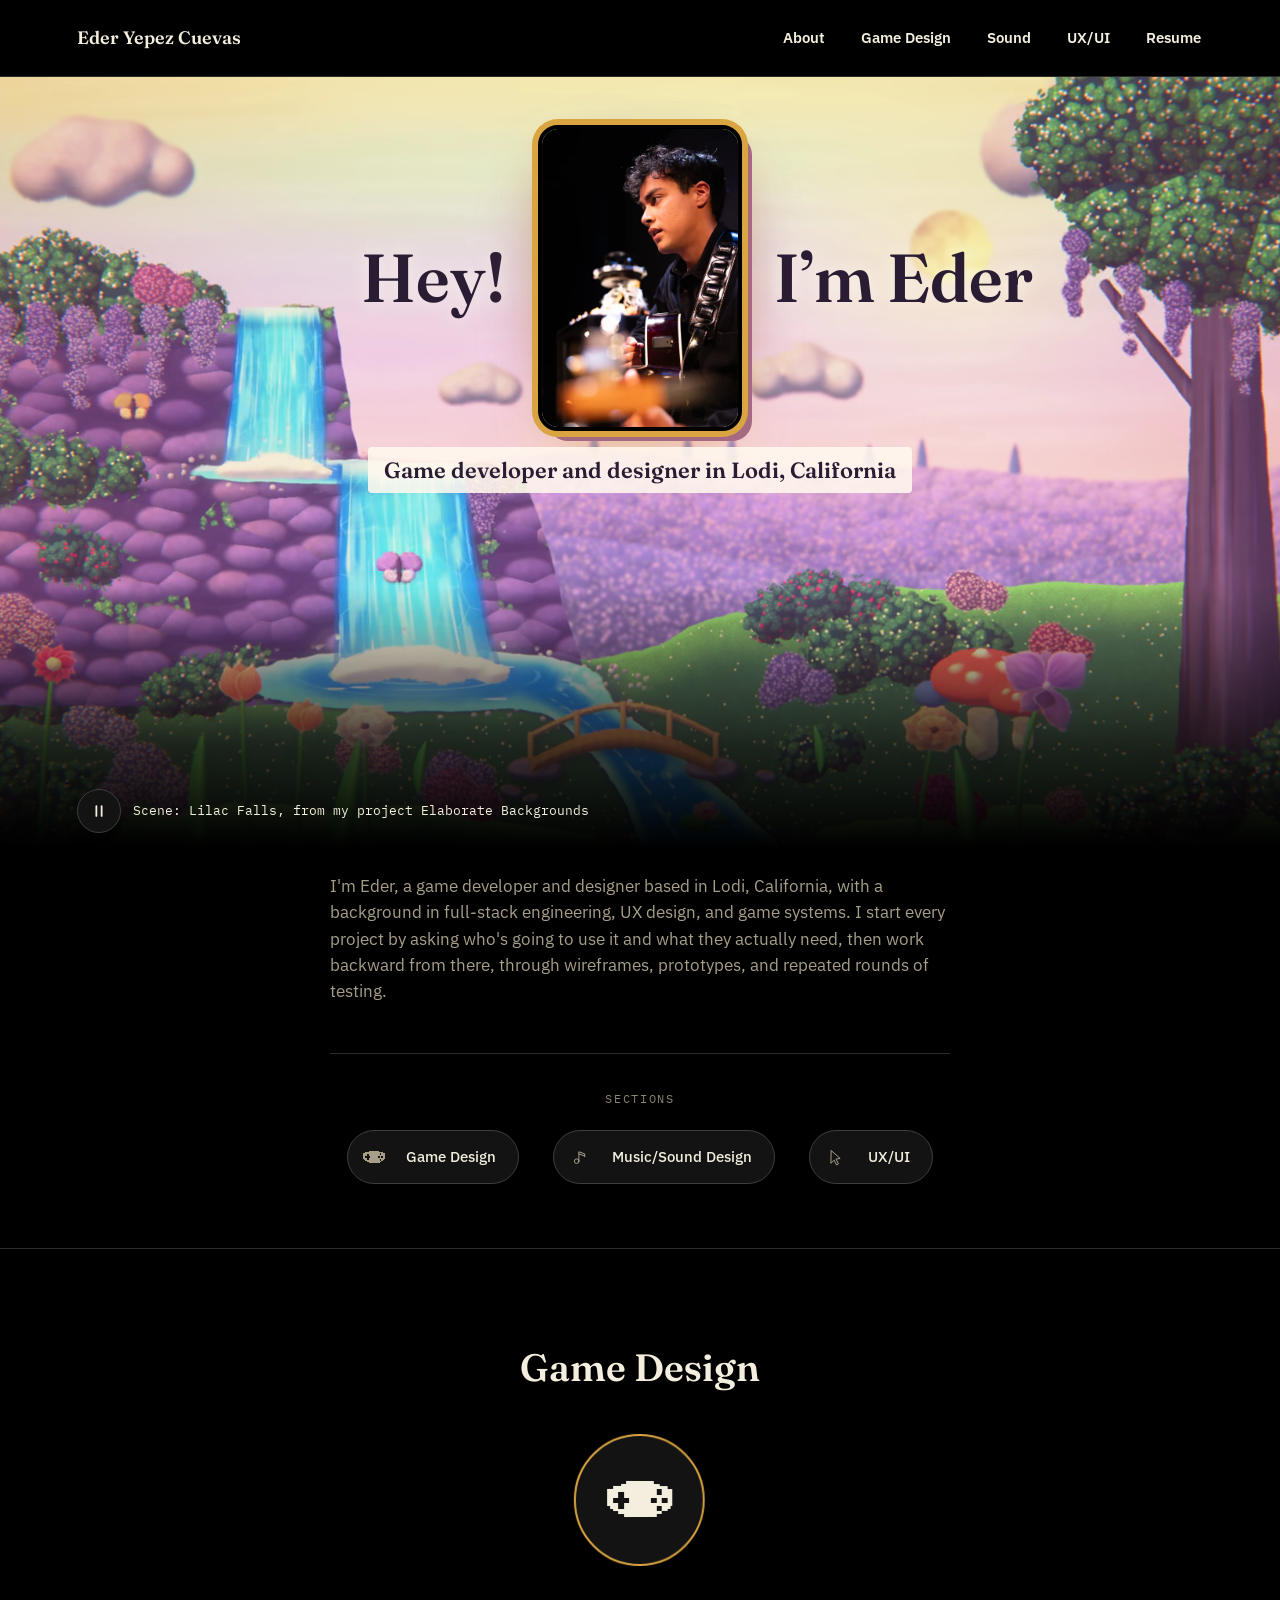
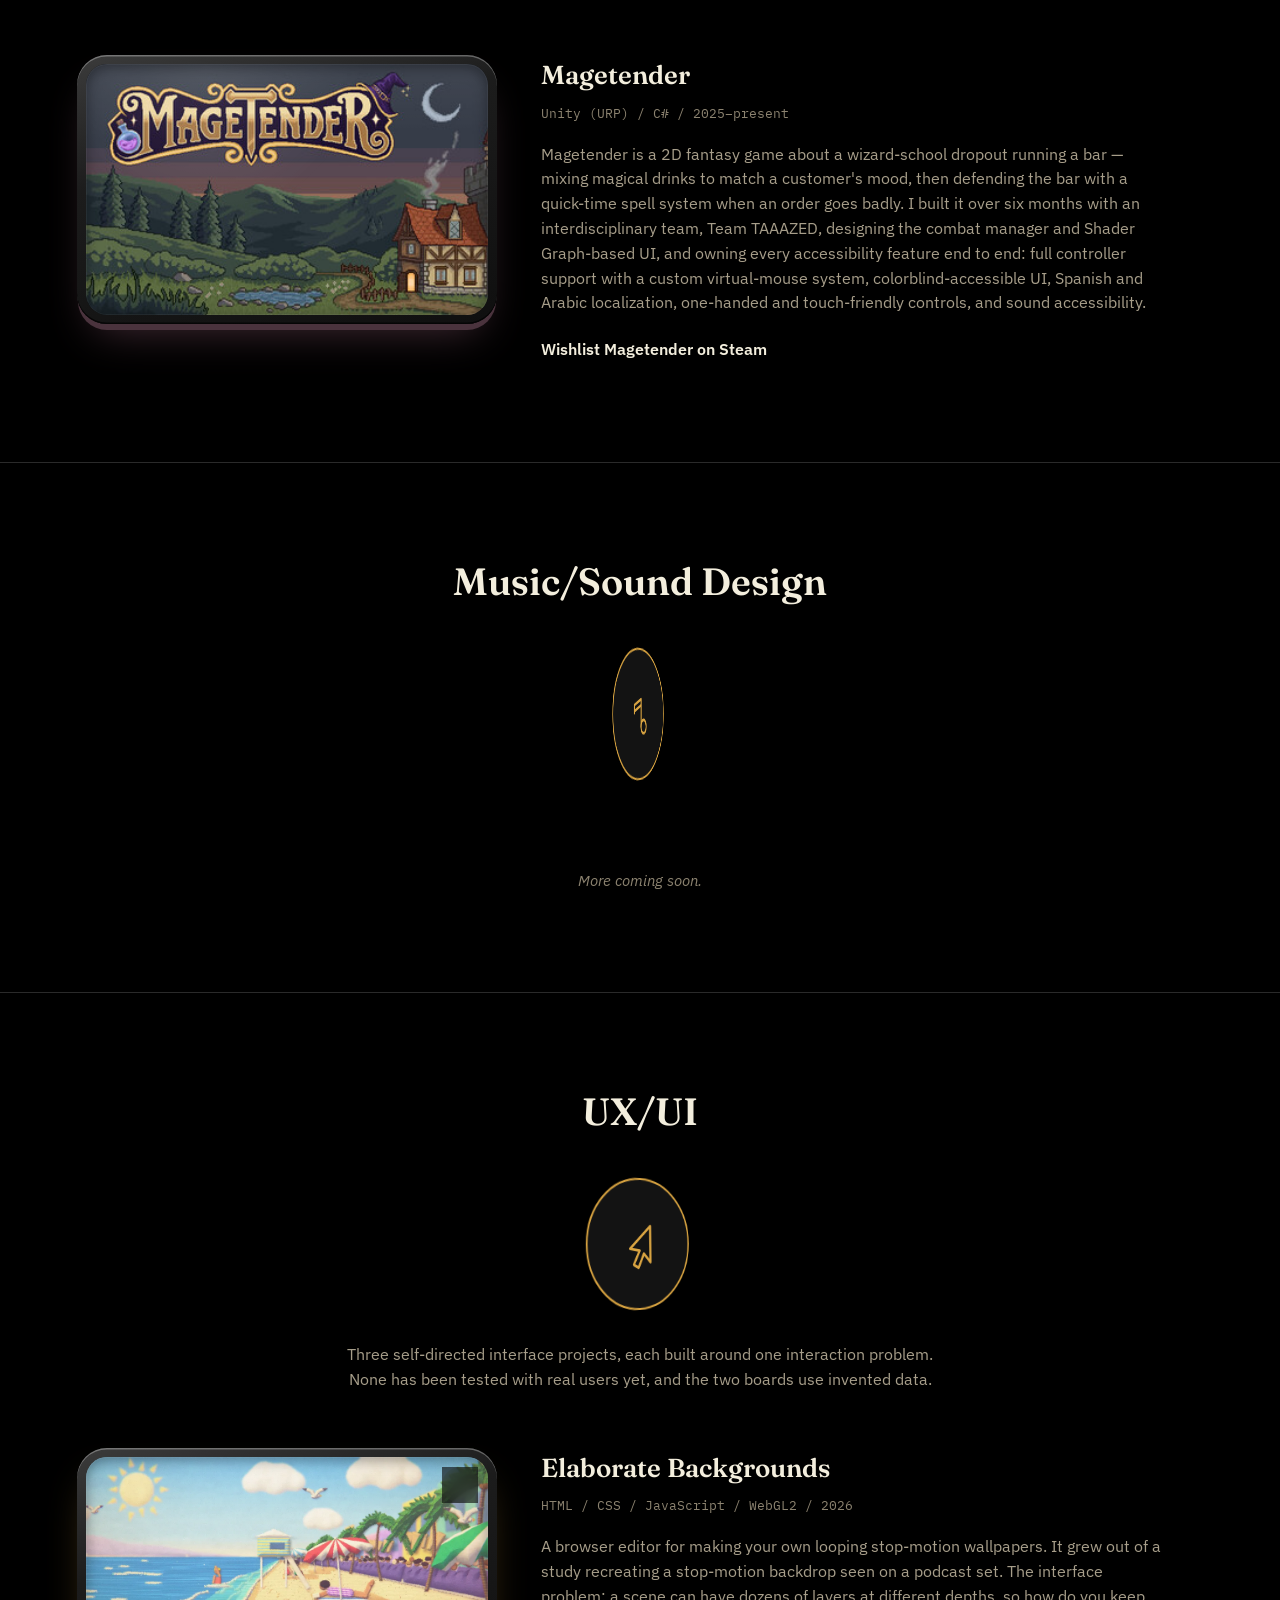
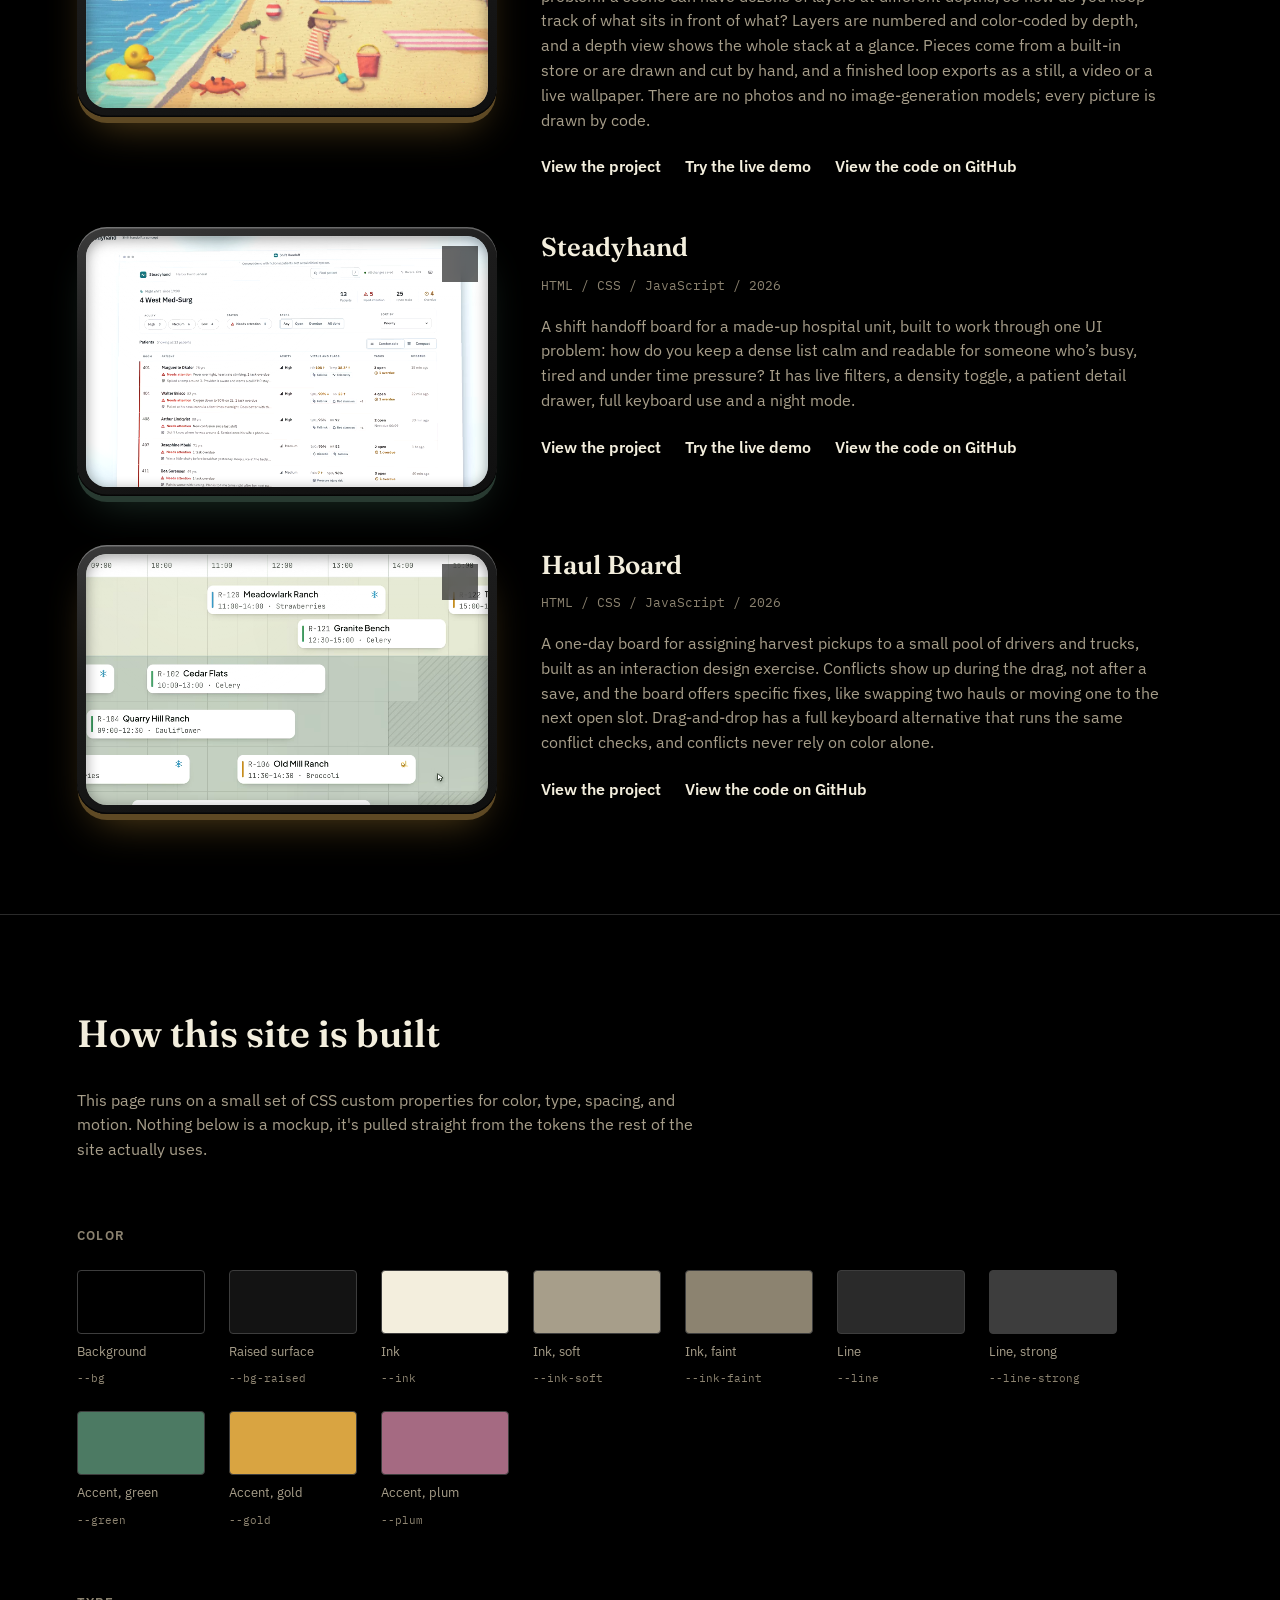
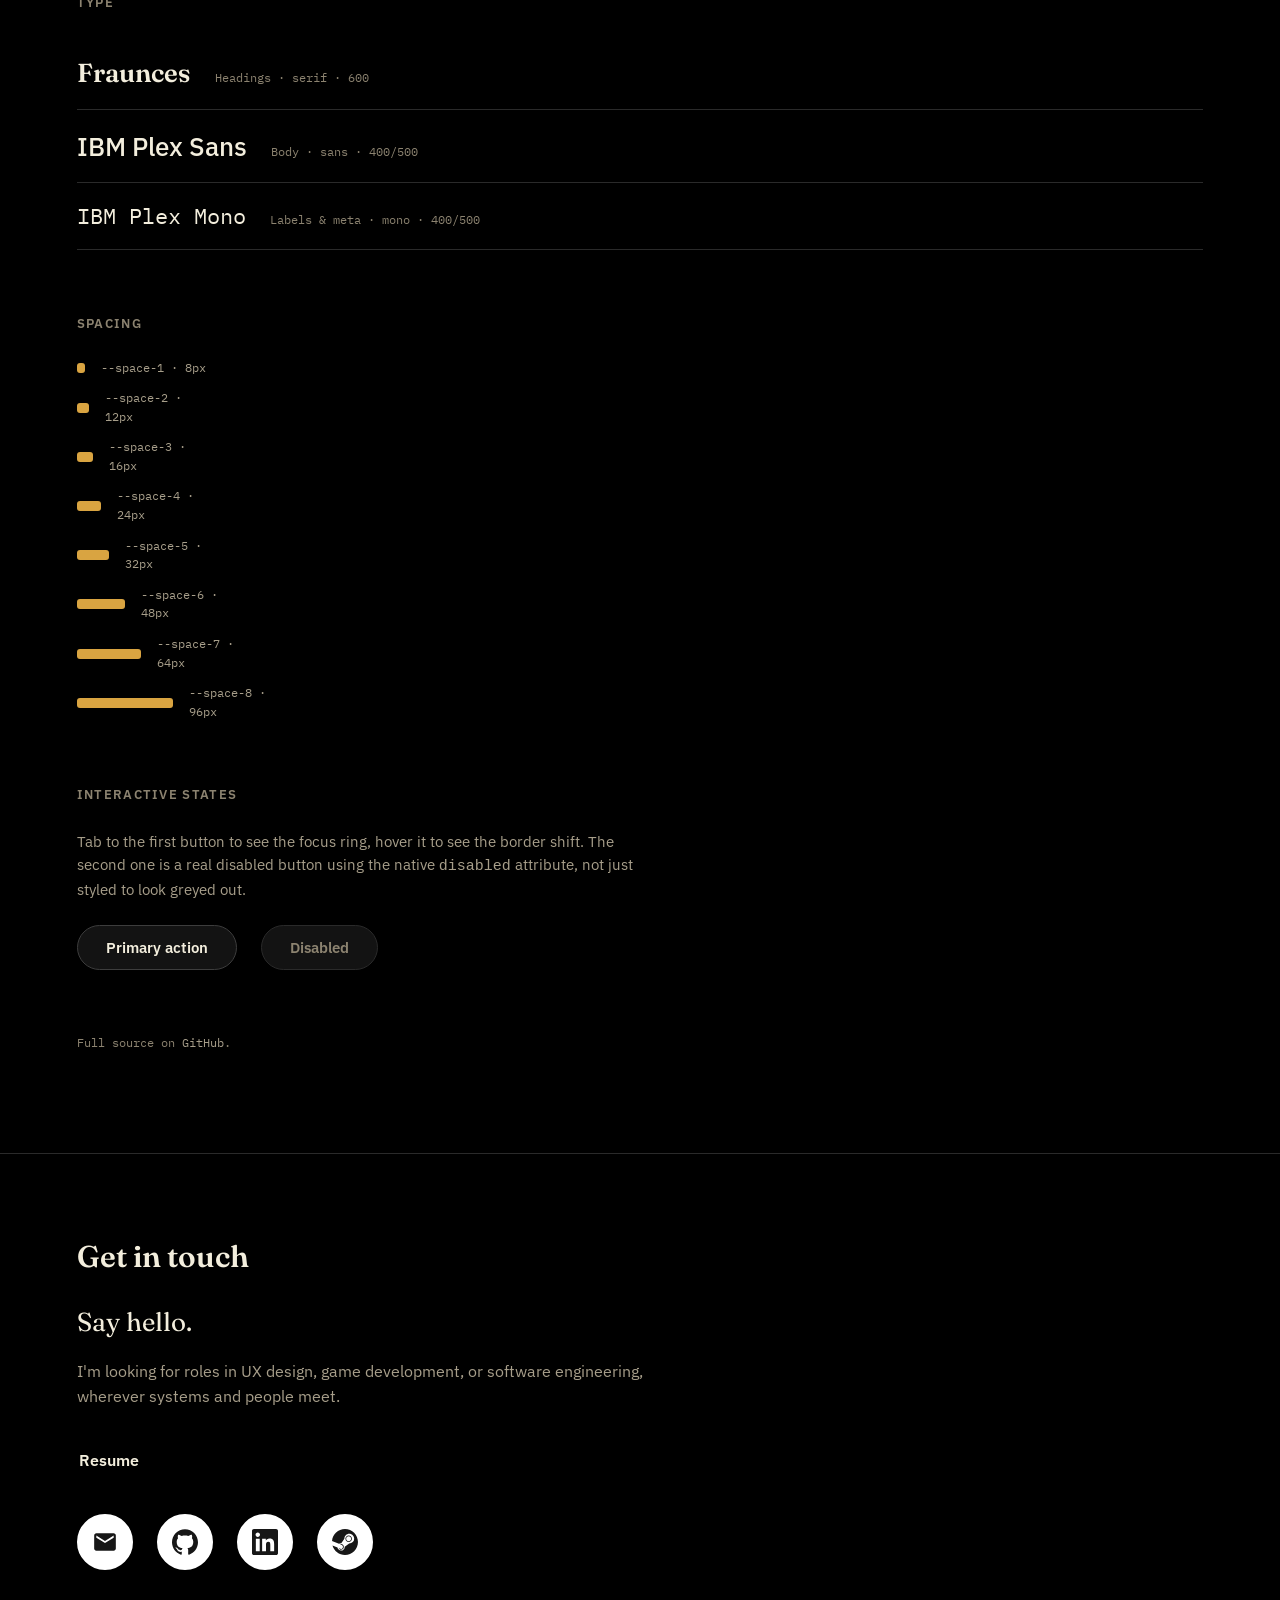
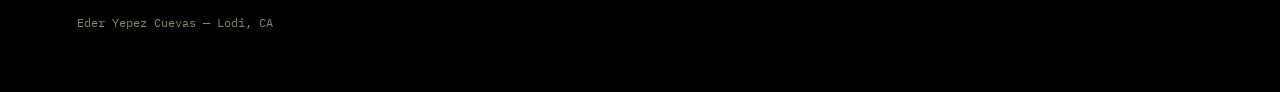
==== commit a21f7294: "Add Project Pages" ====
--- a/index.html
+++ b/index.html
@@ -193,17 +193,25 @@
 
     <div class="project-list">
       <article class="project-row">
-        <div class="slab" data-slab style="--slab-glow: var(--gold)">
-          <a class="slab-screen" href="https://ederyc.github.io/Elaborate-Backgrounds/" aria-label="Open the Elaborate Backgrounds live demo">
-            <img src="assets/images/elaborate-backgrounds-card.webp" alt="The Elaborate Backgrounds editor with Lilac Falls open: numbered layers and a depth view on the left, a waterfall selected on the canvas, and its settings on the right" loading="lazy" width="640" height="300">
-            <span class="slab-label" aria-hidden="true">Try the live demo</span>
+        <!-- The window runs the real scene: Beach day, exported from the editor as a live wallpaper (assets/slabs/elaborate-backgrounds.html). app.js loads it when the window comes into view. -->
+        <div class="slab" data-slab data-name="Elaborate Backgrounds" data-live="assets/slabs/elaborate-backgrounds.html" style="--slab-glow: var(--gold)">
+          <a class="slab-screen" href="elaborate-backgrounds.html" aria-label="View Elaborate Backgrounds project page">
+            <img src="assets/slabs/elaborate-backgrounds-poster.webp" alt="" loading="lazy" width="960" height="600">
+            <span class="slab-live" aria-hidden="true">Live in your browser</span>
+            <span class="slab-label" aria-hidden="true">View the project</span>
           </a>
+          <button class="slab-toggle" type="button" data-playing="false" hidden>
+            <svg class="hero-icon hero-icon-pause" viewBox="0 0 24 24" aria-hidden="true"><path d="M8.5 5.5v13M15.5 5.5v13"/></svg>
+            <svg class="hero-icon hero-icon-play" viewBox="0 0 24 24" aria-hidden="true"><path d="M8 5.5l11 6.5-11 6.5z"/></svg>
+            <span class="visually-hidden">Play the Elaborate Backgrounds preview</span>
+          </button>
         </div>
         <div class="project-copy">
           <h3>Elaborate Backgrounds</h3>
           <p class="project-meta">HTML / CSS / JavaScript / WebGL2 / 2026</p>
           <p>A browser editor for making your own looping stop-motion wallpapers. It grew out of a study recreating a stop-motion backdrop seen on a podcast set. The interface problem: a scene can have dozens of layers at different depths, so how do you keep track of what sits in front of what? Layers are numbered and color-coded by depth, and a depth view shows the whole stack at a glance. Pieces come from a built-in store or are drawn and cut by hand, and a finished loop exports as a still, a video or a live wallpaper. There are no photos and no image-generation models; every picture is drawn by code.</p>
           <div class="project-links">
+            <a class="project-link hover-frame" href="elaborate-backgrounds.html">View the project</a>
             <a class="project-link hover-frame" href="https://ederyc.github.io/Elaborate-Backgrounds/">Try the live demo</a>
             <a class="project-link hover-frame" href="https://github.com/ederyc/Elaborate-Backgrounds">View the code on GitHub</a>
           </div>
@@ -234,17 +242,23 @@
       </article>
 
       <article class="project-row">
-        <div class="slab" data-slab style="--slab-glow: var(--gold)">
-          <a class="slab-screen" href="https://github.com/ederyc/Dispatch-Board" aria-label="View Haul Board code on GitHub">
-            <img src="assets/images/haul-board-card.webp" alt="Haul Board, a day timeline of harvest pickups assigned to drivers, over an aerial view of farmland" loading="lazy" width="640" height="300">
-            <span class="slab-label" aria-hidden="true">View the code</span>
+        <div class="slab" data-slab data-name="Haul Board" data-webm="assets/slabs/haul-board.webm" data-mp4="assets/slabs/haul-board.mp4" style="--slab-glow: var(--gold)">
+          <a class="slab-screen" href="haul-board.html" aria-label="View Haul Board project page">
+            <video poster="assets/slabs/haul-board-poster.webp" width="960" height="600" muted loop playsinline preload="none" aria-hidden="true"></video>
+            <span class="slab-label" aria-hidden="true">View the project</span>
           </a>
+          <button class="slab-toggle" type="button" data-playing="false" hidden>
+            <svg class="hero-icon hero-icon-pause" viewBox="0 0 24 24" aria-hidden="true"><path d="M8.5 5.5v13M15.5 5.5v13"/></svg>
+            <svg class="hero-icon hero-icon-play" viewBox="0 0 24 24" aria-hidden="true"><path d="M8 5.5l11 6.5-11 6.5z"/></svg>
+            <span class="visually-hidden">Play the Haul Board preview</span>
+          </button>
         </div>
         <div class="project-copy">
           <h3>Haul Board</h3>
           <p class="project-meta">HTML / CSS / JavaScript / 2026</p>
           <p>A one-day board for assigning harvest pickups to a small pool of drivers and trucks, built as an interaction design exercise. Conflicts show up during the drag, not after a save, and the board offers specific fixes, like swapping two hauls or moving one to the next open slot. Drag-and-drop has a full keyboard alternative that runs the same conflict checks, and conflicts never rely on color alone.</p>
           <div class="project-links">
+            <a class="project-link hover-frame" href="haul-board.html">View the project</a>
             <a class="project-link hover-frame" href="https://github.com/ederyc/Dispatch-Board">View the code on GitHub</a>
           </div>
         </div>
--- a/css/style.css
+++ b/css/style.css
@@ -773,6 +773,77 @@
 .slab-toggle[data-playing="false"] .hero-icon-pause,
 .slab-toggle[data-playing="true"] .hero-icon-play { display: none; }
 
+/* A live slab: the scene runs in an iframe that sits under the screen link, so the glass,
+   labels and click still belong to the link. The poster image fades out once the scene
+   has drawn its first frame (.is-live, set in app.js). */
+.slab-frame {
+  position: absolute;
+  top: var(--rim);
+  left: var(--rim);
+  width: calc(100% - 2 * var(--rim));
+  height: calc(100% - 2 * var(--rim));
+  border: 0;
+  border-radius: calc(var(--slab-radius) - var(--rim));
+  background: #0d0d0d;
+  pointer-events: none;
+  opacity: 0;
+  transition: opacity 500ms var(--ease-standard), transform 700ms var(--spring);
+}
+
+.slab.is-live .slab-frame { opacity: 1; }
+.slab.is-live .slab-screen { background: transparent; }
+.slab-screen img { transition: transform 700ms var(--spring), opacity 500ms var(--ease-standard); }
+.slab.is-live .slab-screen img { opacity: 0; }
+
+.slab:hover .slab-frame,
+.slab:has(.slab-screen:focus-visible) .slab-frame { transform: scale(1.035); }
+
+/* "Live" chip: says the window is the real thing, not a recording. */
+.slab-live {
+  position: absolute;
+  top: 12px;
+  left: 12px;
+  z-index: 3;
+  display: inline-flex;
+  align-items: center;
+  gap: 7px;
+  padding: 7px 11px;
+  border-radius: var(--radius-pill);
+  background: rgba(10, 10, 10, 0.62);
+  -webkit-backdrop-filter: blur(8px);
+  backdrop-filter: blur(8px);
+  box-shadow: inset 0 1px 0 rgba(255, 255, 255, 0.14);
+  color: var(--ink);
+  font-family: var(--sans);
+  font-size: 11px;
+  font-weight: 600;
+  letter-spacing: 0.05em;
+  line-height: 1;
+  text-transform: uppercase;
+  opacity: 0;
+  transition: opacity 300ms var(--ease-standard);
+}
+
+.slab-live::before {
+  content: '';
+  width: 7px;
+  height: 7px;
+  border-radius: 50%;
+  background: var(--gold);
+}
+
+.slab.is-live .slab-live { opacity: 1; }
+.slab.is-live.is-paused .slab-live::before { background: rgba(243, 238, 221, 0.45); }
+
+@media (prefers-reduced-motion: no-preference) {
+  .slab.is-live:not(.is-paused) .slab-live::before { animation: slab-live-beat 1s steps(2, jump-none) infinite; }
+}
+
+@keyframes slab-live-beat {
+  from { opacity: 1; }
+  to { opacity: 0.35; }
+}
+
 .project-copy h3 {
   font-size: 26px;
 }
@@ -1132,7 +1203,11 @@
   .slab-screen img,
   .slab-screen video,
   .slab-label,
+  .slab-live,
+  .slab-frame,
   .slab-toggle { transition: none !important; }
+  .slab:hover .slab-frame,
+  .slab:has(.slab-screen:focus-visible) .slab-frame { transform: none; }
   .slab:hover,
   .slab:focus-within { --lift: 0px; }
   .slab:has(.slab-screen:active) { --press: 1; }
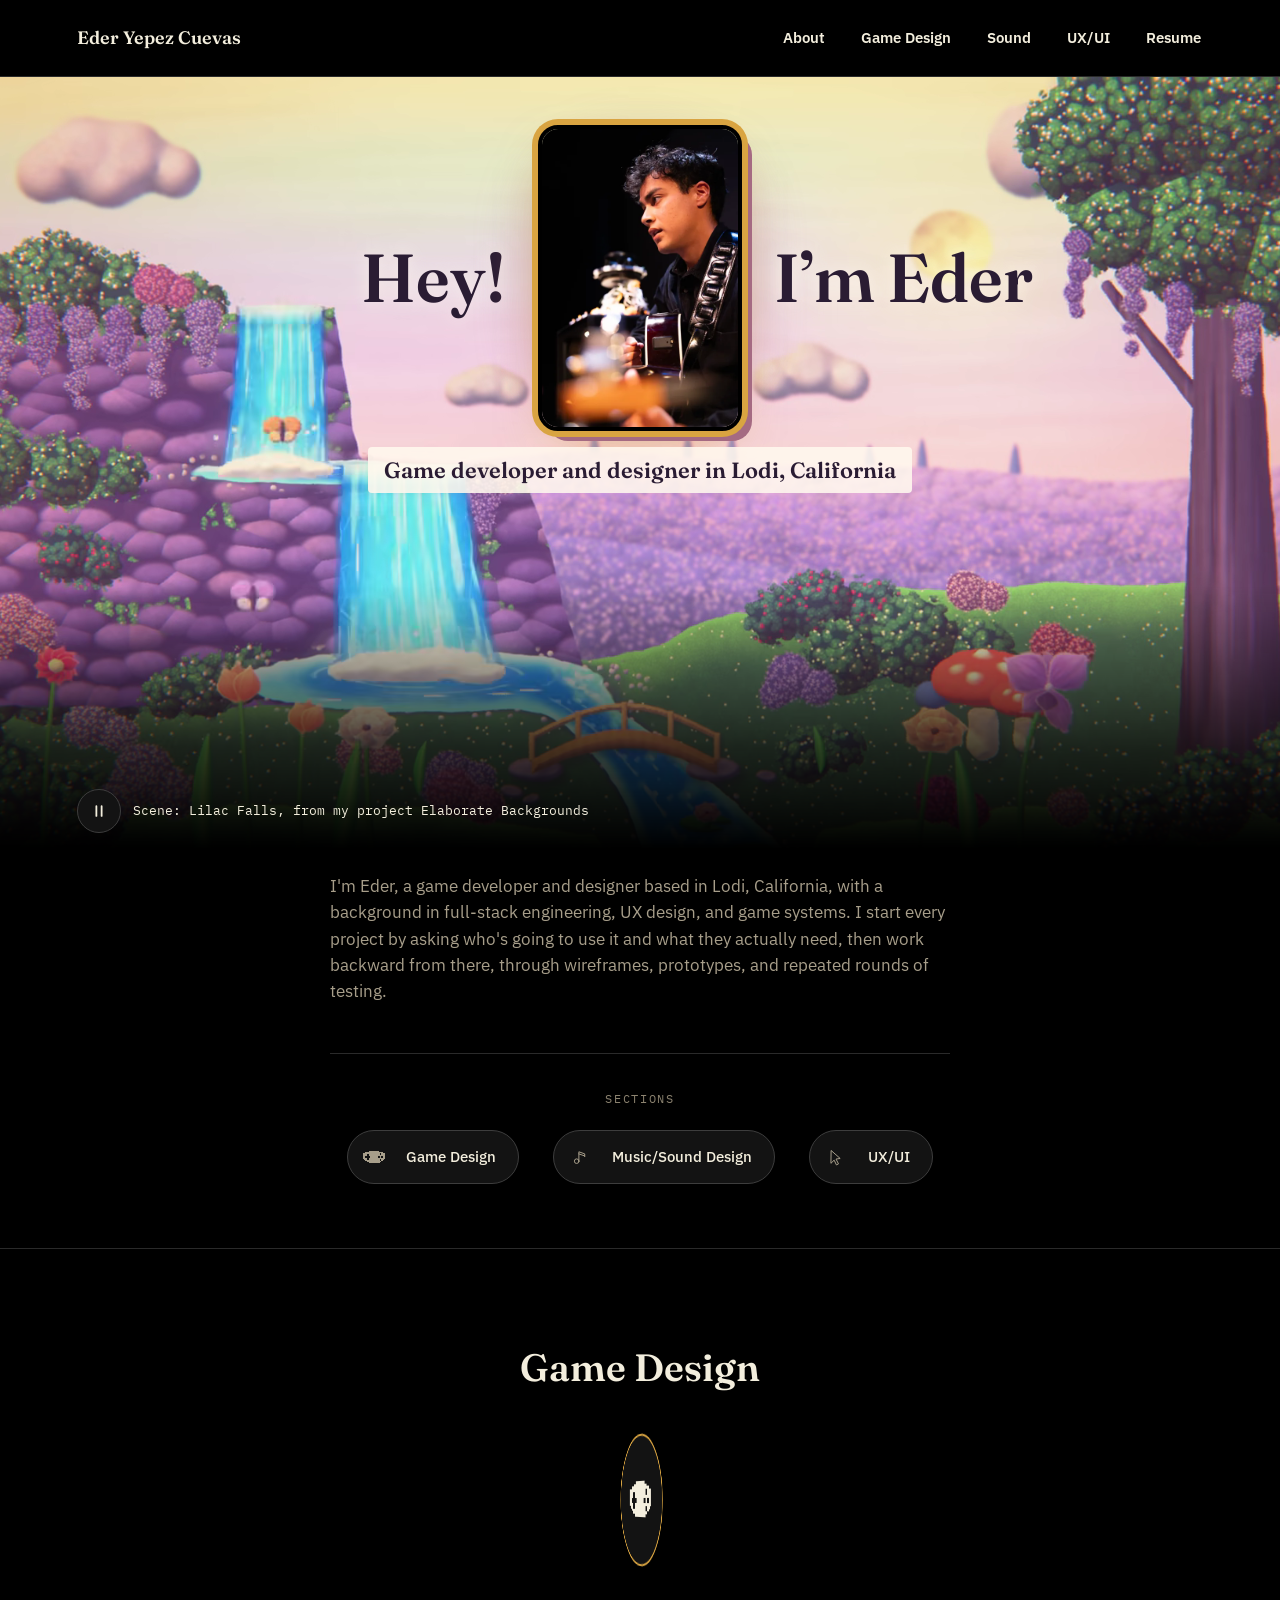
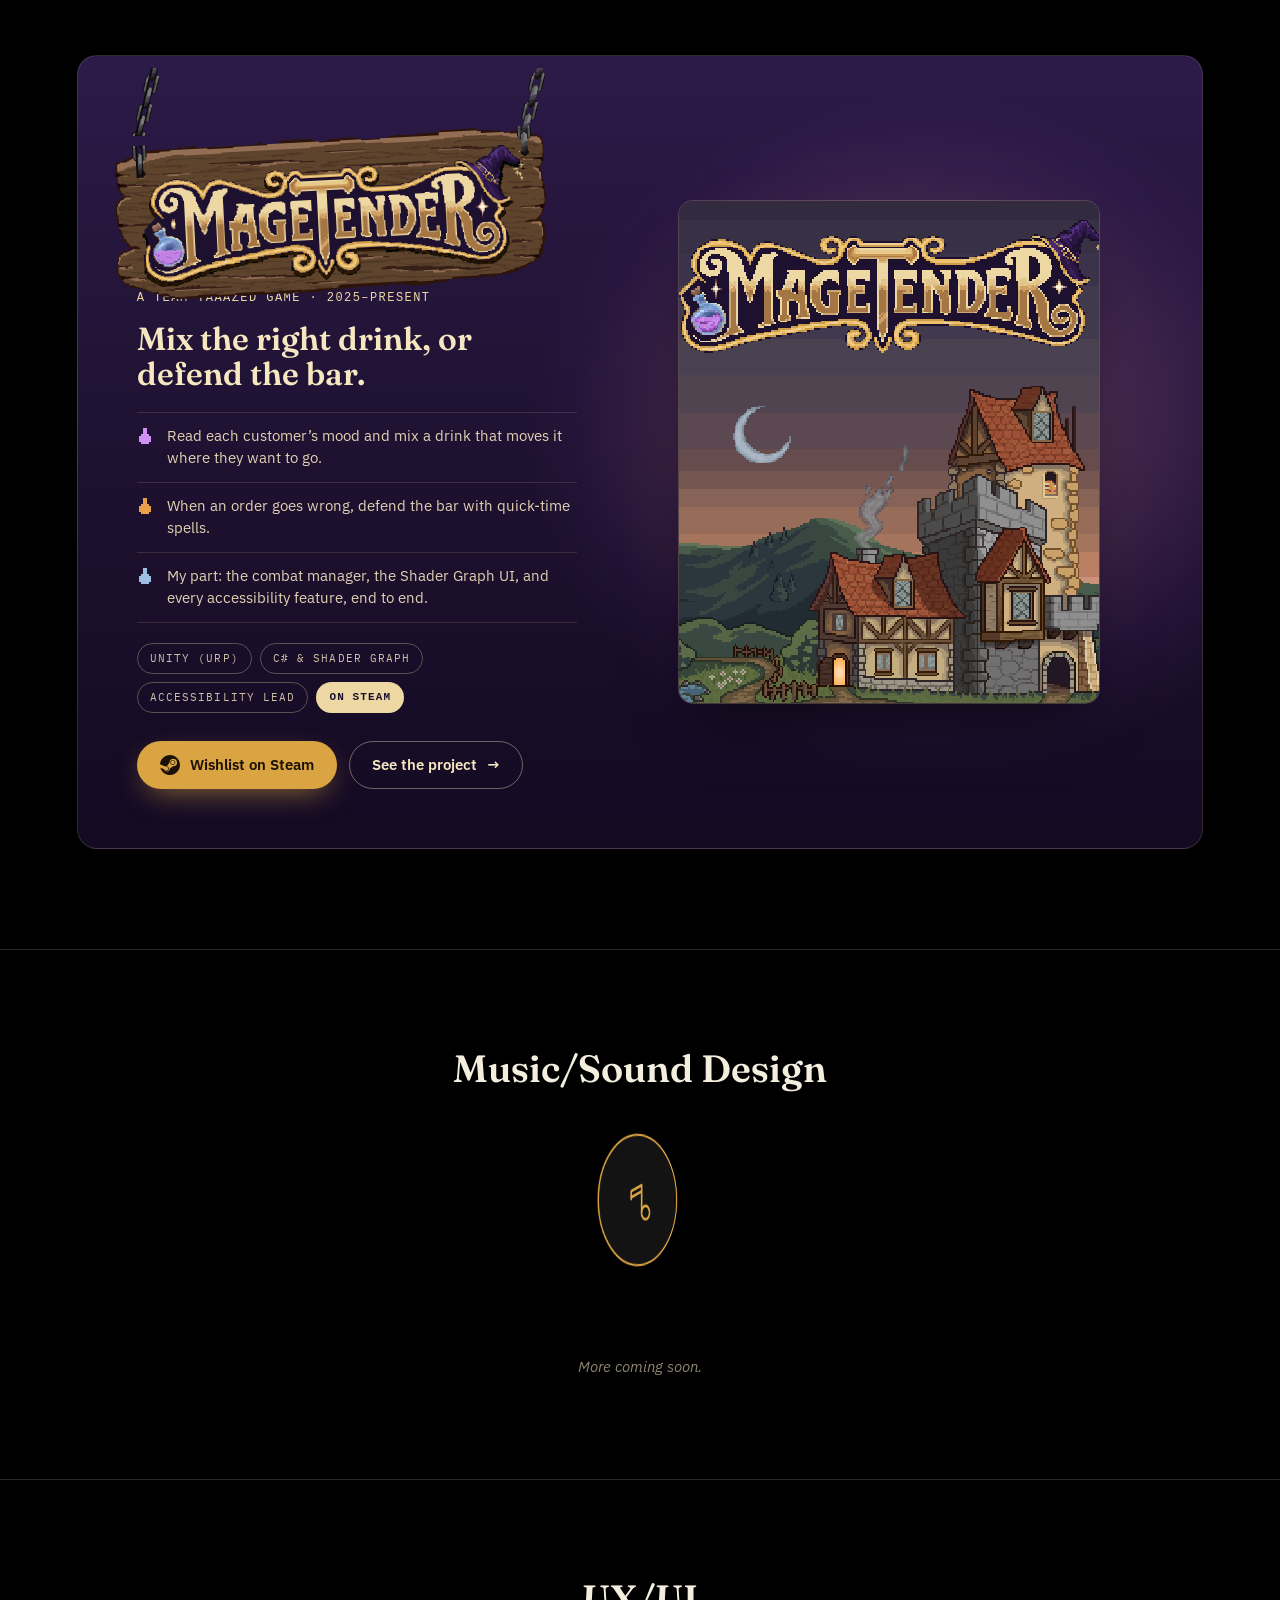
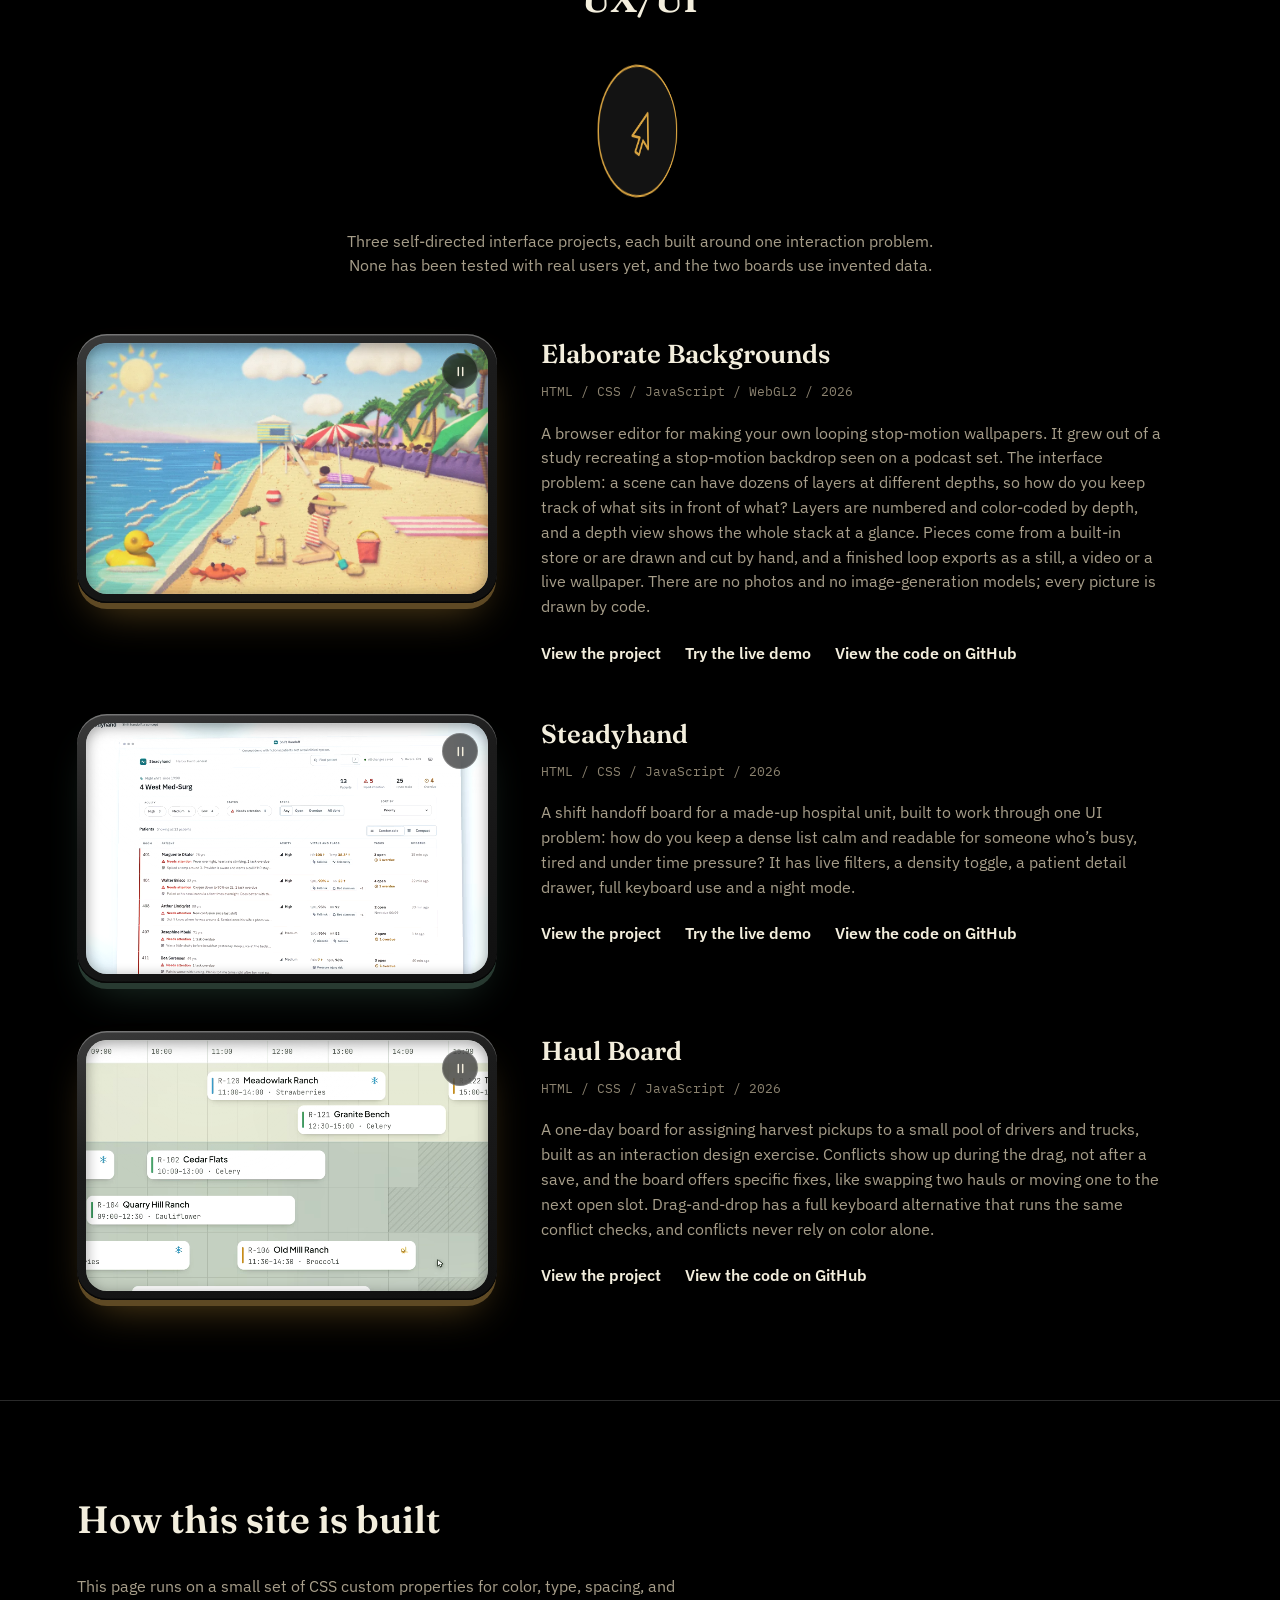
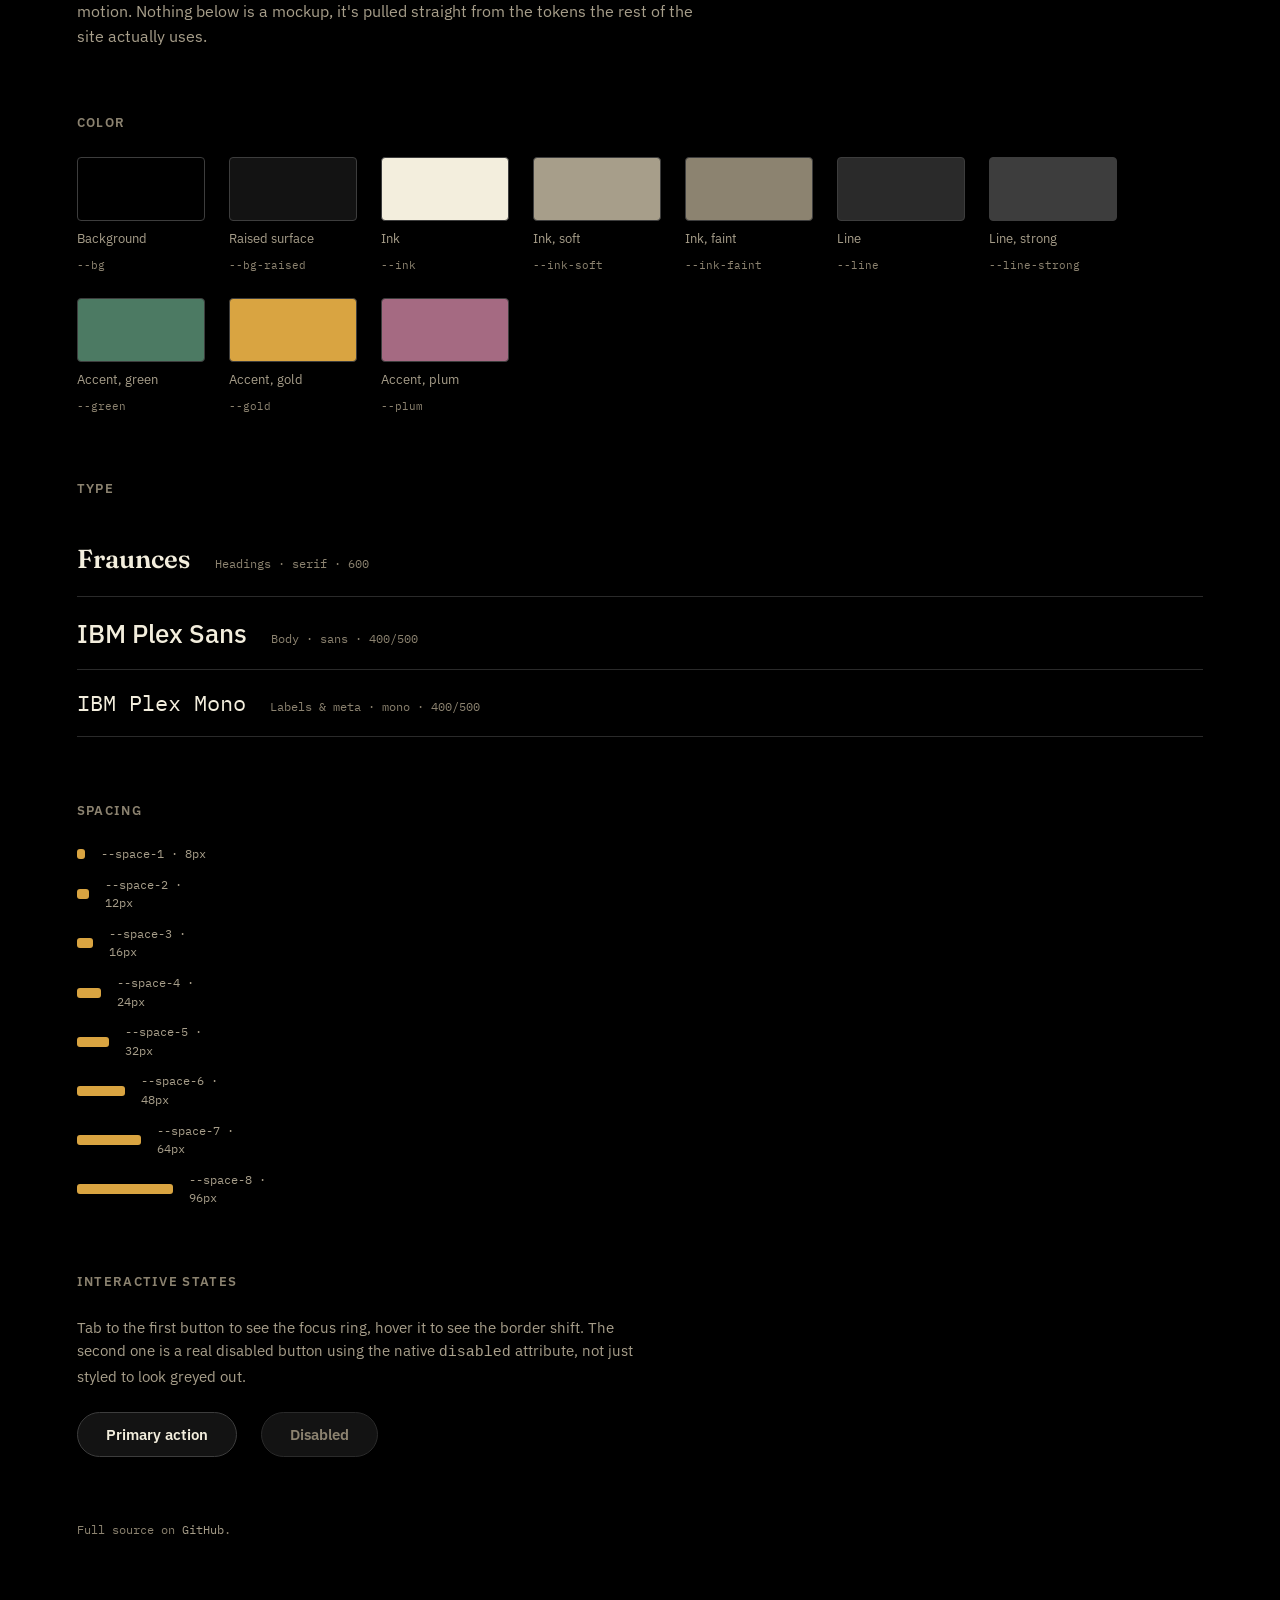
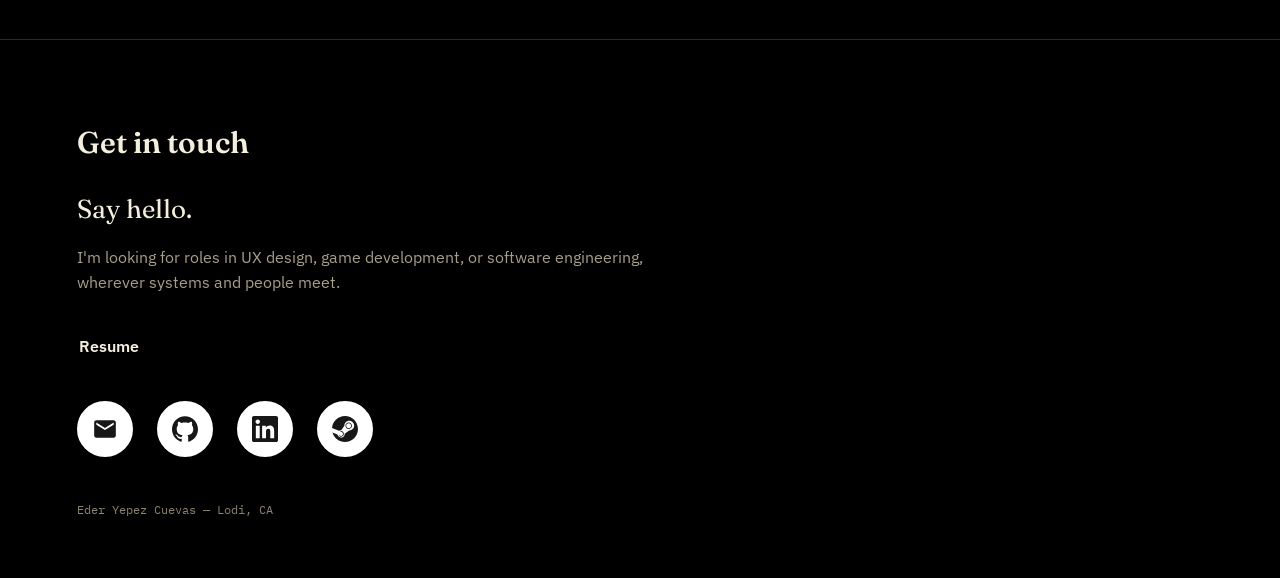
==== commit 7360389d: "Magetender New Presentation" ====
--- a/index.html
+++ b/index.html
@@ -147,23 +147,46 @@
 
     <p class="category-intro"></p>
 
-    <div class="project-list">
-      <article class="project-row">
-        <!-- Gameplay clip goes here: add data-webm / data-mp4 and swap the img for a <video> like Steadyhand's. -->
-        <div class="slab" data-slab style="--slab-glow: var(--plum)">
-          <a class="slab-screen" href="magetender.html" aria-label="View Magetender project page">
-            <img src="assets/images/MagetenderCover.jpg" alt="Magetender cover art: a pixel-art wizard's tavern and tower at dusk" loading="lazy" width="460" height="215" style="object-position: 0% 50%">
-            <span class="slab-label" aria-hidden="true">View the project</span>
+    <!-- Magetender feature card. The sign, items and tilt are in js/magetender.js; every image is the game's own pixel art at native size (assets/magetender/). -->
+    <article class="mt-card" data-mt-card>
+      <div class="mt-copy">
+        <h3 class="mt-title">
+          <span class="visually-hidden">Magetender</span>
+          <span class="mt-sign" data-mt-sign data-src="assets/magetender/sign.png" aria-hidden="true">
+            <img class="mt-sign-still" src="assets/magetender/sign.png" alt="" width="576" height="296">
+          </span>
+        </h3>
+        <p class="mt-credit">A Team TAAAZED game &middot; 2025&ndash;present</p>
+        <p class="mt-oneliner">Mix the right drink, or defend the bar.</p>
+        <ul class="mt-hooks">
+          <li><svg class="mt-hook-icon" viewBox="0 0 8 8" aria-hidden="true"><path d="M3 0h2v1H3zM3 1h2v2h1v1h1v3H6v1H2V7H1V4h1V3h1z"/></svg>Read each customer&rsquo;s mood and mix a drink that moves it where they want to go.</li>
+          <li><svg class="mt-hook-icon" viewBox="0 0 8 8" aria-hidden="true"><path d="M3 0h2v1H3zM3 1h2v2h1v1h1v3H6v1H2V7H1V4h1V3h1z"/></svg>When an order goes wrong, defend the bar with quick-time spells.</li>
+          <li><svg class="mt-hook-icon" viewBox="0 0 8 8" aria-hidden="true"><path d="M3 0h2v1H3zM3 1h2v2h1v1h1v3H6v1H2V7H1V4h1V3h1z"/></svg>My part: the combat manager, the Shader Graph UI, and every accessibility feature, end to end.</li>
+        </ul>
+        <ul class="mt-tags" aria-label="Details">
+          <li>Unity (URP)</li>
+          <li>C# &amp; Shader Graph</li>
+          <li>Accessibility lead</li>
+          <li class="mt-tag-sun">On Steam</li>
+        </ul>
+        <div class="mt-ctas">
+          <a class="mt-btn mt-btn--steam" href="https://store.steampowered.com/app/4709570/MageTender/">
+            <svg viewBox="0 0 24 24" aria-hidden="true"><use href="#icon-steam"></use></svg>Wishlist on Steam
           </a>
-        </div>
-        <div class="project-copy">
-          <h3>Magetender</h3>
-          <p class="project-meta">Unity (URP) / C# / 2025&ndash;present</p>
-          <p>Magetender is a 2D fantasy game about a wizard-school dropout running a bar — mixing magical drinks to match a customer's mood, then defending the bar with a quick-time spell system when an order goes badly. I built it over six months with an interdisciplinary team, Team TAAAZED, designing the combat manager and Shader Graph-based UI, and owning every accessibility feature end to end: full controller support with a custom virtual-mouse system, colorblind-accessible UI, Spanish and Arabic localization, one-handed and touch-friendly controls, and sound accessibility.</p>
-          <a class="steam-link hover-frame" href="https://store.steampowered.com/app/4709570/MageTender/">Wishlist Magetender on Steam</a>
-        </div>
-      </article>
-    </div>
+          <!-- Trailer: add the link here (href) and remove the hidden attribute. -->
+          <a class="mt-btn" href="#" hidden data-mt-trailer>
+            <span class="mt-play" aria-hidden="true"></span>Watch the trailer
+          </a>
+          <a class="mt-btn" href="magetender.html">See the project <span aria-hidden="true">&rarr;</span></a>
+        </div>
+      </div>
+      <div class="mt-art" data-mt-art>
+        <div class="mt-frame">
+          <img src="assets/magetender/keyart.png" alt="Magetender's title screen: the logo over a timber-framed tavern and a stone wizard tower at dusk" width="249" height="298" loading="lazy">
+        </div>
+        <canvas class="mt-items" data-mt-items aria-hidden="true"></canvas>
+      </div>
+    </article>
   </section>
 
   <section class="category" id="music-design">
@@ -403,6 +426,7 @@
   <p class="footer-fine">Eder Yepez Cuevas — Lodi, CA</p>
 </footer>
 
+<script src="js/magetender.js" defer></script>
 <script src="js/app.js"></script>
 </body>
 </html>
--- a/css/style.css
+++ b/css/style.css
@@ -844,6 +844,272 @@
   to { opacity: 0.35; }
 }
 
+/* ---------- Magetender feature card ----------
+   A dusk-purple card in the game's own colors: the hanging sign (left) swings from the
+   card's top edge, and the key art (right) tilts toward the cursor with 3D ingredients
+   floating around it. Motion lives in js/magetender.js. */
+.mt-card {
+  --mt-pad: clamp(24px, 4.6vw, 64px);
+  --mt-cream: #F6E7C1;
+  --mt-gold: #EDD8A3;
+  --mt-lilac: #D191F2;
+  --gx: 74%;
+  --gy: 46%;
+  position: relative;
+  isolation: isolate;
+  display: grid;
+  grid-template-columns: minmax(0, 5.2fr) minmax(0, 6fr);
+  align-items: center;
+  gap: clamp(28px, 4.5vw, 72px);
+  margin-top: 56px;
+  padding: 0 var(--mt-pad) var(--mt-pad);
+  border-radius: var(--radius-lg);
+  border: 1px solid rgba(237, 216, 163, 0.14);
+  background:
+    radial-gradient(42% 52% at var(--gx) var(--gy), rgba(232, 160, 74, 0.2), rgba(232, 160, 74, 0) 70%),
+    radial-gradient(50% 60% at 76% 48%, rgba(161, 86, 199, 0.32), rgba(161, 86, 199, 0) 72%),
+    linear-gradient(180deg, #2C1A48 0%, #1E1130 52%, #140A22 100%);
+  color: var(--mt-cream);
+  text-align: left;
+  overflow: clip;
+  transition: background-position var(--motion-slow) var(--ease-out);
+}
+
+.mt-copy {
+  display: flex;
+  flex-direction: column;
+  align-items: flex-start;
+  min-width: 0;
+}
+
+.mt-title { width: 100%; margin: 0; line-height: 0; }
+
+/* The sign hangs from the card's top edge, so its chains start at the border. */
+.mt-sign {
+  position: relative;
+  display: block;
+  width: min(100%, 560px);
+  aspect-ratio: 576 / 296;
+  margin-left: -3%;
+  cursor: grab;
+  user-select: none;
+  -webkit-user-select: none;
+  touch-action: manipulation;
+}
+
+.mt-sign:active { cursor: grabbing; }
+
+.mt-sign img,
+.mt-sign canvas {
+  position: absolute;
+  left: 0;
+  width: 100%;
+  image-rendering: pixelated;
+  transform-origin: 50% 0;
+}
+
+.mt-sign img { top: 0; height: 100%; }
+.mt-sign.is-live img { visibility: hidden; }
+.mt-sign canvas { will-change: transform; }
+
+.mt-credit {
+  margin-top: 6px;
+  font-family: var(--mono);
+  font-size: 12px;
+  font-weight: 500;
+  letter-spacing: 0.12em;
+  text-transform: uppercase;
+  color: var(--mt-gold);
+}
+
+.mt-oneliner {
+  margin-top: 14px;
+  font-family: var(--serif);
+  font-size: clamp(24px, 1.2rem + 1vw, 32px);
+  font-weight: 600;
+  line-height: 1.1;
+  color: var(--mt-cream);
+}
+
+.mt-hooks {
+  margin: 20px 0 0;
+  padding: 0;
+  width: 100%;
+  max-width: 48ch;
+  list-style: none;
+}
+
+.mt-hooks li {
+  display: flex;
+  align-items: flex-start;
+  gap: 14px;
+  padding-block: 12px;
+  border-top: 1px solid rgba(237, 216, 163, 0.14);
+  font-size: 15px;
+  line-height: 1.5;
+  color: rgba(246, 231, 193, 0.9);
+}
+
+.mt-hooks li:last-child { border-bottom: 1px solid rgba(237, 216, 163, 0.14); }
+
+.mt-hook-icon {
+  flex: none;
+  width: 16px;
+  height: 16px;
+  margin-top: 3px;
+  fill: var(--mt-lilac);
+  shape-rendering: crispEdges;
+  transition: translate var(--motion-base) var(--ease-out);
+}
+
+.mt-hooks li:nth-child(2) .mt-hook-icon { fill: #E8A04A; }
+.mt-hooks li:nth-child(3) .mt-hook-icon { fill: #9FBFE2; }
+.mt-hooks li:hover .mt-hook-icon { translate: 0 -2px; }
+
+.mt-tags {
+  display: flex;
+  flex-wrap: wrap;
+  gap: 8px;
+  margin: 20px 0 0;
+  padding: 0;
+  list-style: none;
+}
+
+.mt-tags li {
+  padding: 6px 12px;
+  border: 1px solid rgba(237, 216, 163, 0.32);
+  border-radius: var(--radius-pill);
+  font-family: var(--mono);
+  font-size: 11px;
+  letter-spacing: 0.1em;
+  text-transform: uppercase;
+  color: rgba(246, 231, 193, 0.82);
+}
+
+.mt-tags .mt-tag-sun {
+  border-color: transparent;
+  background: var(--mt-gold);
+  color: #1E1130;
+  font-weight: 600;
+}
+
+.mt-ctas {
+  display: flex;
+  flex-wrap: wrap;
+  gap: 12px;
+  margin-top: 28px;
+}
+
+.mt-btn {
+  display: inline-flex;
+  align-items: center;
+  gap: 10px;
+  min-height: 48px;
+  padding: 0 22px;
+  border: 1px solid rgba(246, 231, 193, 0.4);
+  border-radius: var(--radius-pill);
+  color: var(--mt-cream);
+  font-weight: 600;
+  font-size: 15px;
+  text-decoration: none;
+  transition: border-color var(--motion-fast) var(--ease-standard), translate var(--motion-base) var(--ease-out), box-shadow var(--motion-base) var(--ease-out);
+}
+
+.mt-btn:hover { border-color: var(--mt-cream); translate: 0 -2px; }
+.mt-btn:active { translate: 0 0; transition-duration: 90ms; }
+.mt-btn:focus-visible { outline: 3px solid var(--mt-gold); outline-offset: 3px; }
+.mt-btn[hidden] { display: none; }
+.mt-btn svg { width: 20px; height: 20px; fill: currentColor; }
+
+.mt-btn--steam {
+  border-color: transparent;
+  background: var(--gold);
+  color: #1A1006;
+  box-shadow: 0 10px 30px -10px rgba(217, 164, 65, 0.7);
+}
+
+.mt-btn--steam:hover { border-color: transparent; box-shadow: 0 14px 36px -10px rgba(217, 164, 65, 0.9); }
+
+.mt-play {
+  width: 22px;
+  height: 22px;
+  border-radius: 50%;
+  background: #E8A04A;
+  clip-path: none;
+  position: relative;
+}
+
+.mt-play::after {
+  content: '';
+  position: absolute;
+  left: 8px;
+  top: 6px;
+  border-left: 8px solid #1A1006;
+  border-top: 5px solid transparent;
+  border-bottom: 5px solid transparent;
+}
+
+/* Key art: tilts toward the cursor (--rx/--ry) while the picture inside drifts the other way (--px/--py). */
+.mt-art {
+  --rx: 0deg;
+  --ry: 0deg;
+  position: relative;
+  align-self: center;
+  width: min(100%, 420px);
+  justify-self: center;
+  margin-top: var(--mt-pad);
+  perspective: 1100px;
+}
+
+.mt-frame {
+  position: relative;
+  aspect-ratio: 249 / 298;
+  border-radius: 14px;
+  overflow: hidden;
+  background: #2C1A48;
+  box-shadow: 0 0 0 1px rgba(237, 216, 163, 0.22), 0 30px 60px -24px rgba(0, 0, 0, 0.7);
+  transform: rotateX(var(--rx)) rotateY(var(--ry));
+  transition: transform 0.7s cubic-bezier(0.22, 1, 0.36, 1);
+}
+
+.mt-art.is-tracking .mt-frame { transition-duration: 0.16s; }
+
+.mt-frame img {
+  display: block;
+  width: 100%;
+  height: 100%;
+  object-fit: cover;
+  image-rendering: pixelated;
+  scale: 1.07;
+  translate: calc(var(--px, 0) * -8px) calc(var(--py, 0) * -6px);
+  transition: scale 1.2s cubic-bezier(0.22, 1, 0.36, 1), translate 0.7s cubic-bezier(0.22, 1, 0.36, 1);
+}
+
+.mt-card:hover .mt-frame img { scale: 1.09; }
+
+/* The 3D items spill past the frame on every side. */
+.mt-items {
+  position: absolute;
+  inset: -16% -22%;
+  width: 144%;
+  height: 132%;
+  z-index: 2;
+  pointer-events: none;
+}
+
+.mt-art.is-poking { cursor: pointer; }
+
+@media (max-width: 960px) {
+  .mt-card { grid-template-columns: minmax(0, 1fr); }
+  .mt-art { width: min(78%, 380px); margin: 24px auto 40px; }
+}
+
+@media (prefers-reduced-motion: reduce) {
+  .mt-frame,
+  .mt-frame img { transform: none !important; translate: none !important; transition: none !important; }
+  .mt-btn { transition: none; }
+}
+
 .project-copy h3 {
   font-size: 26px;
 }
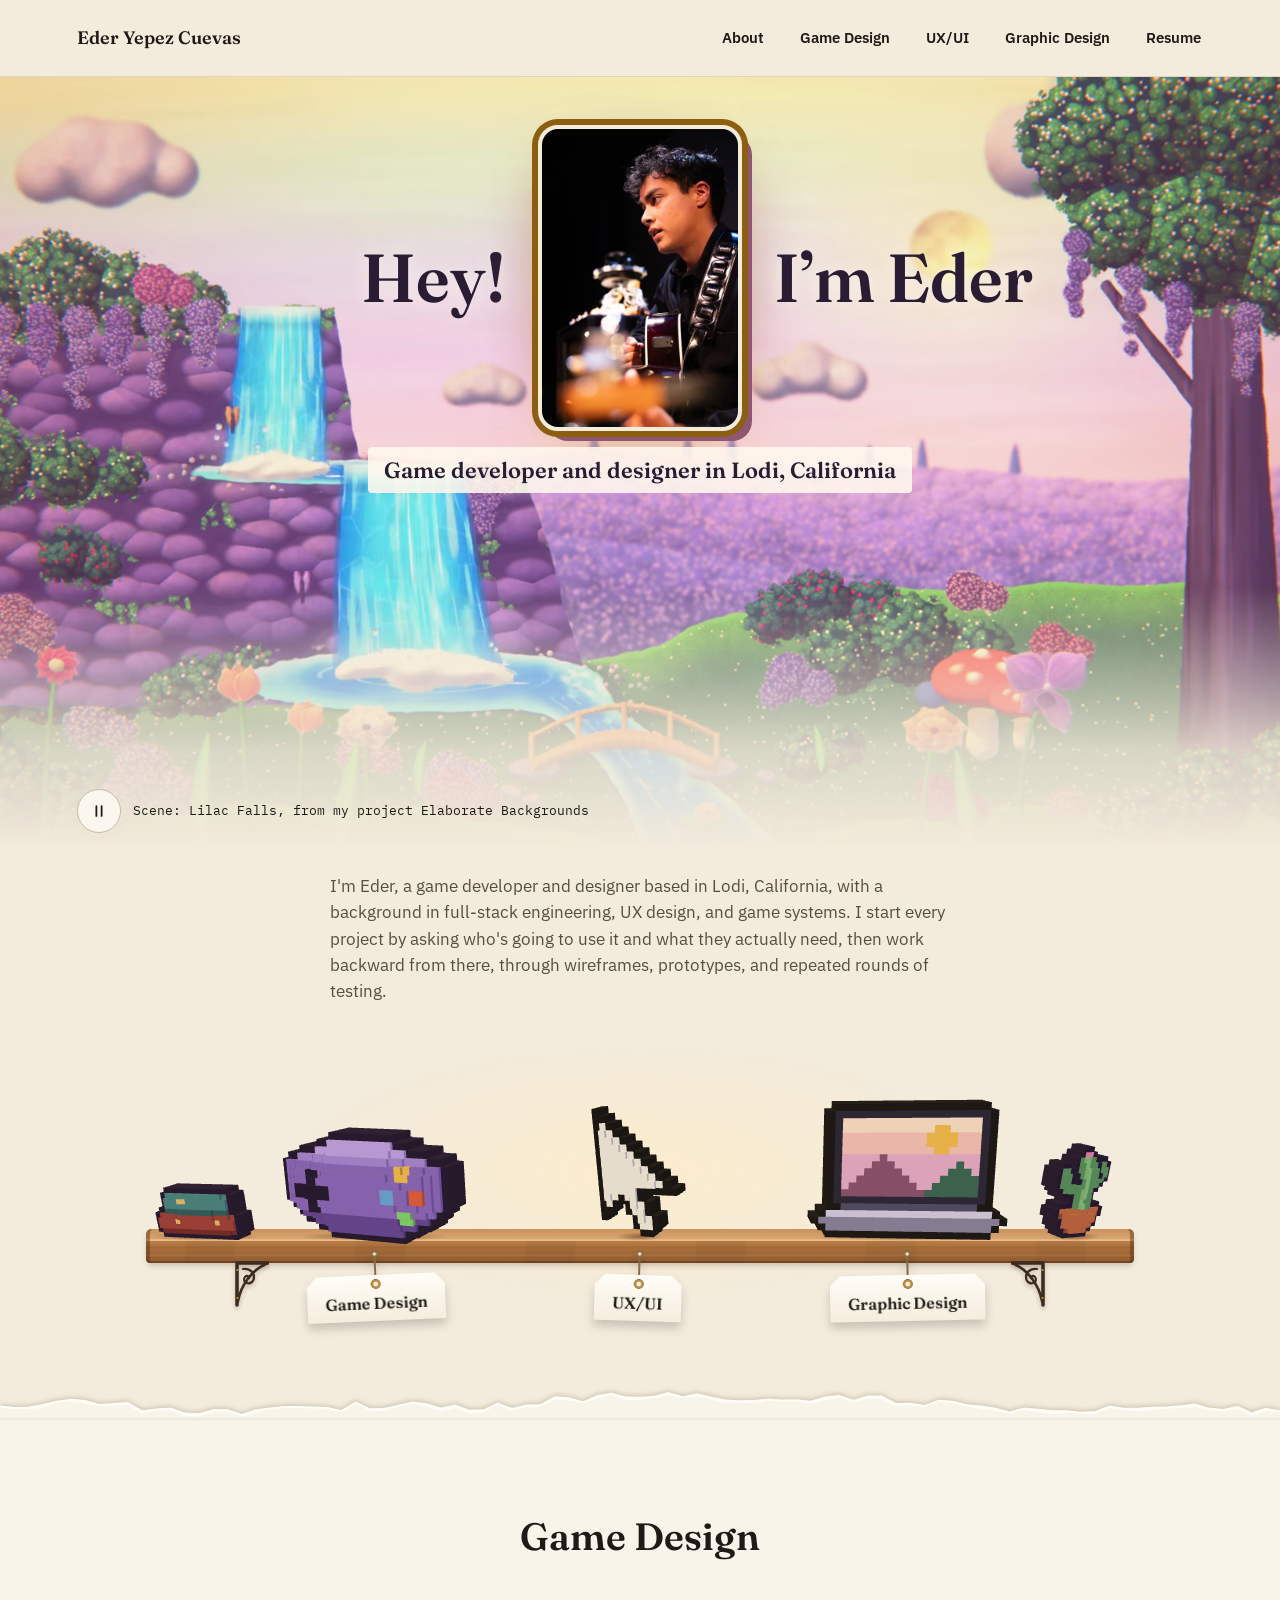
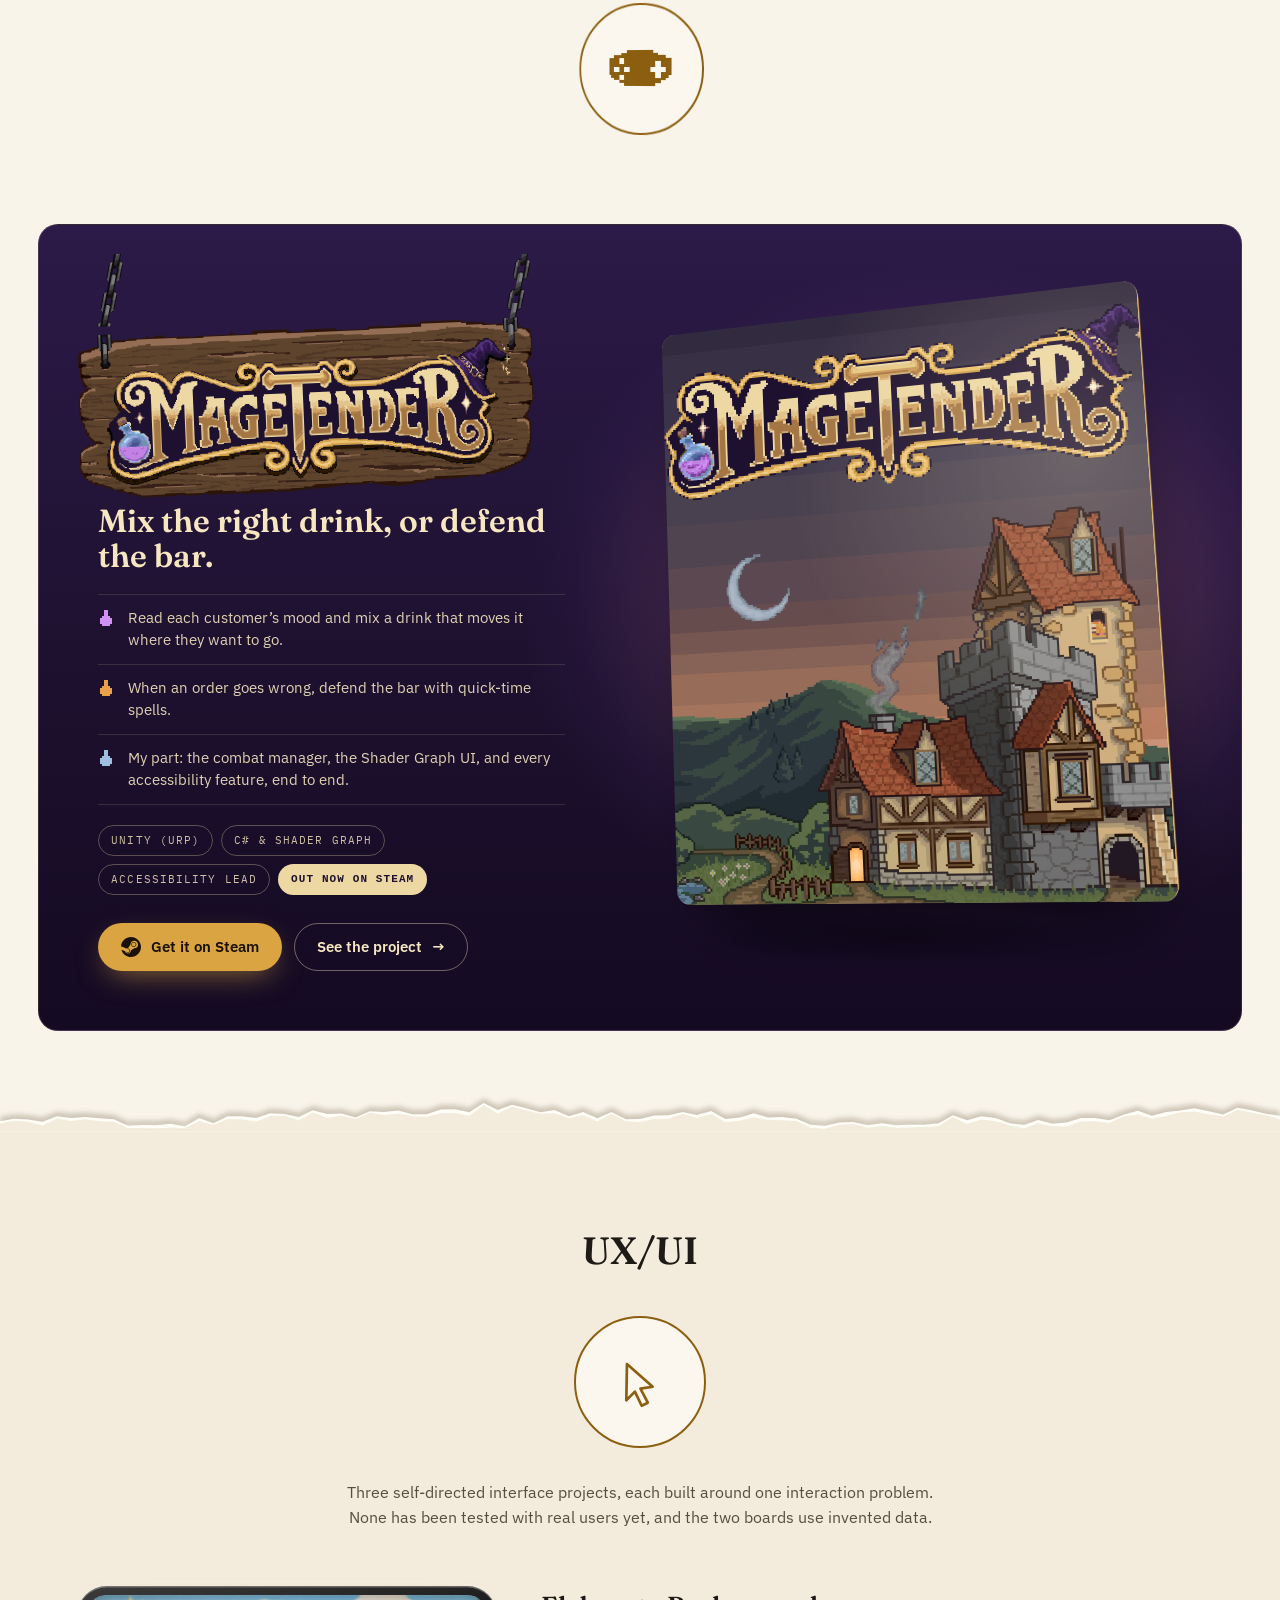
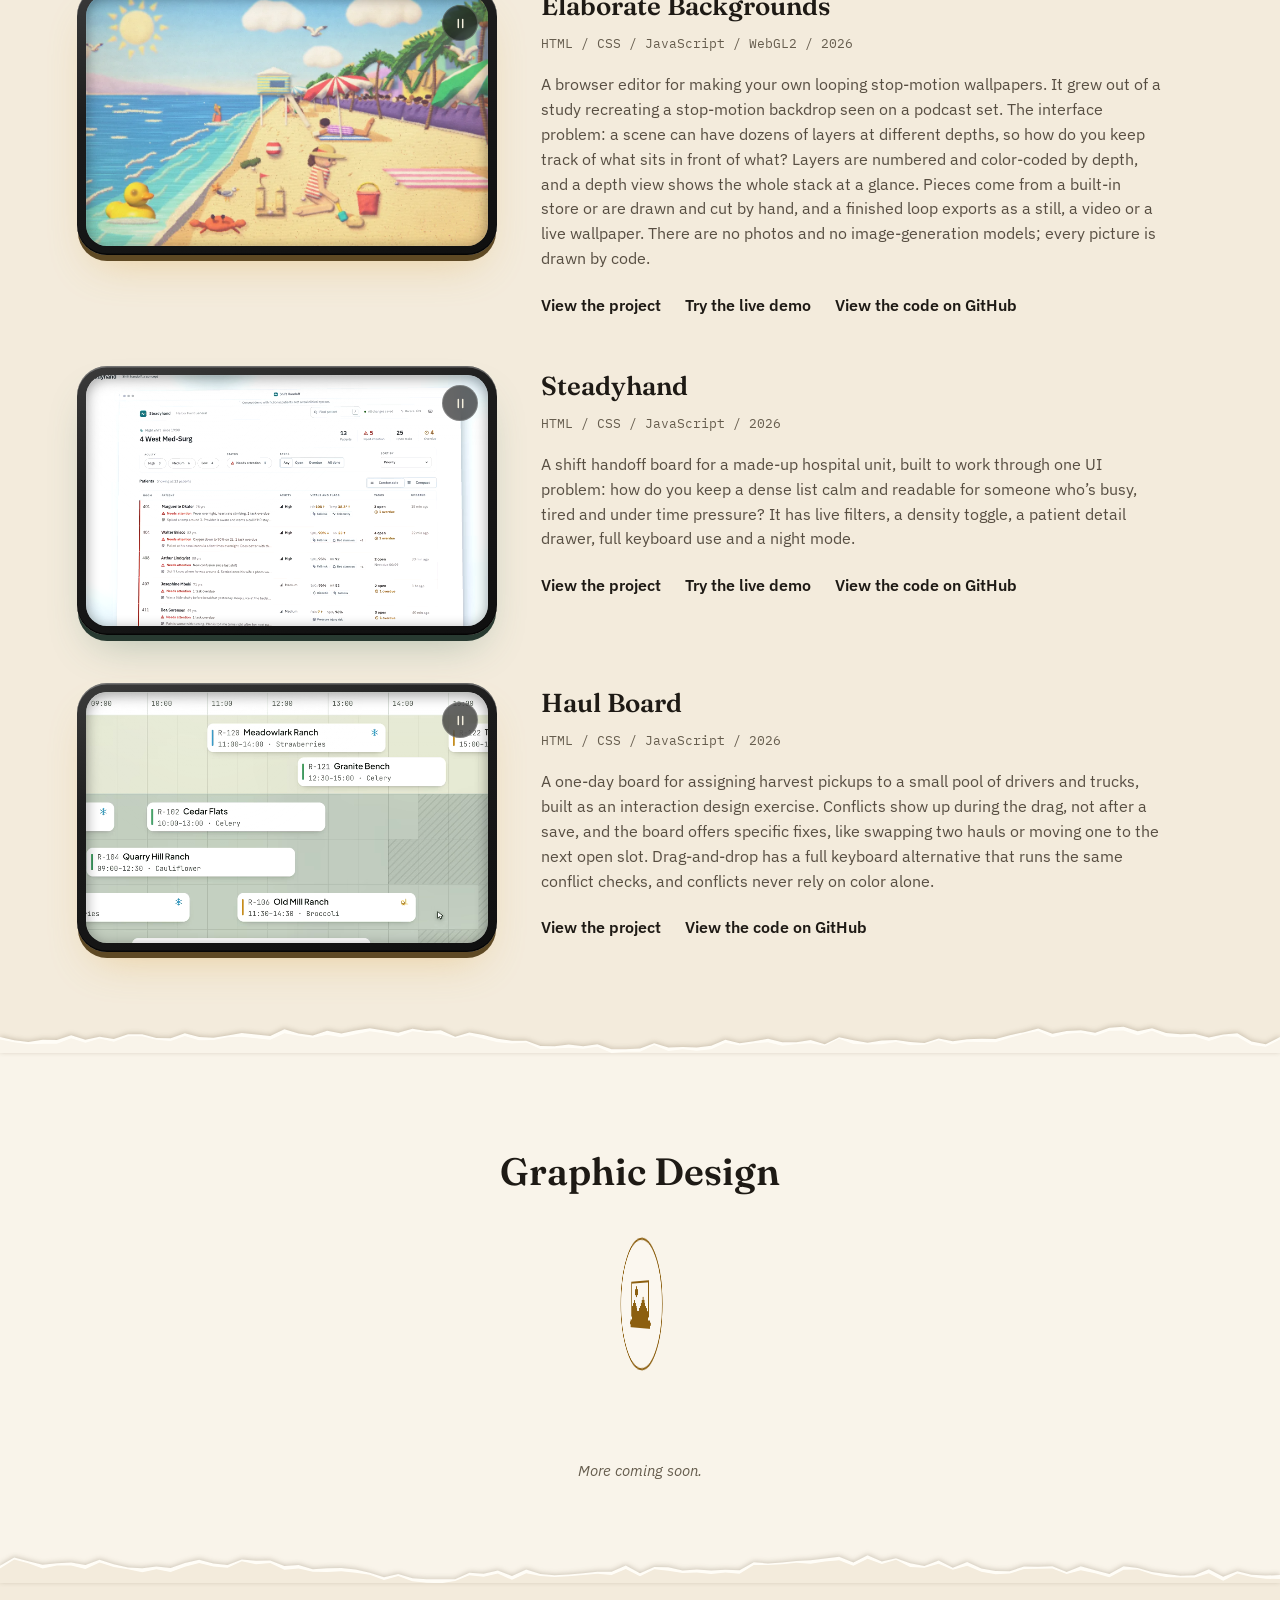
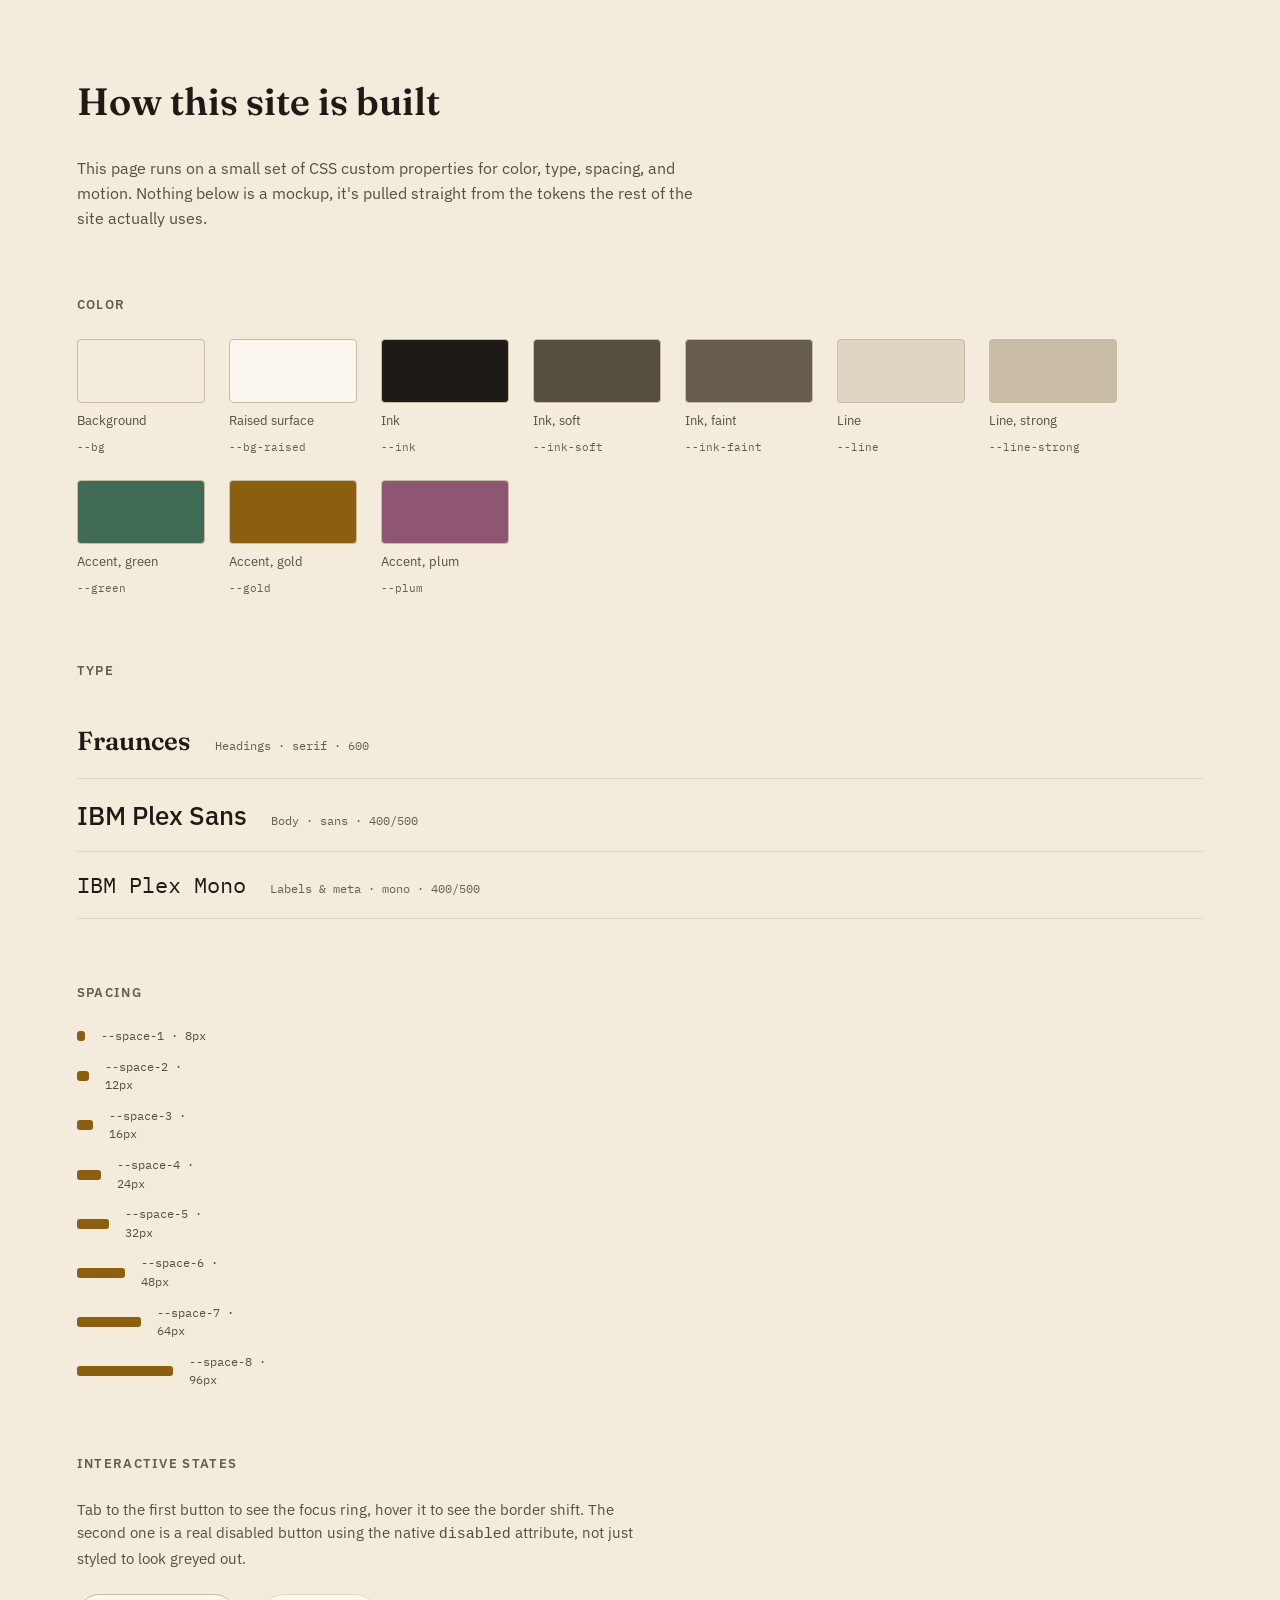
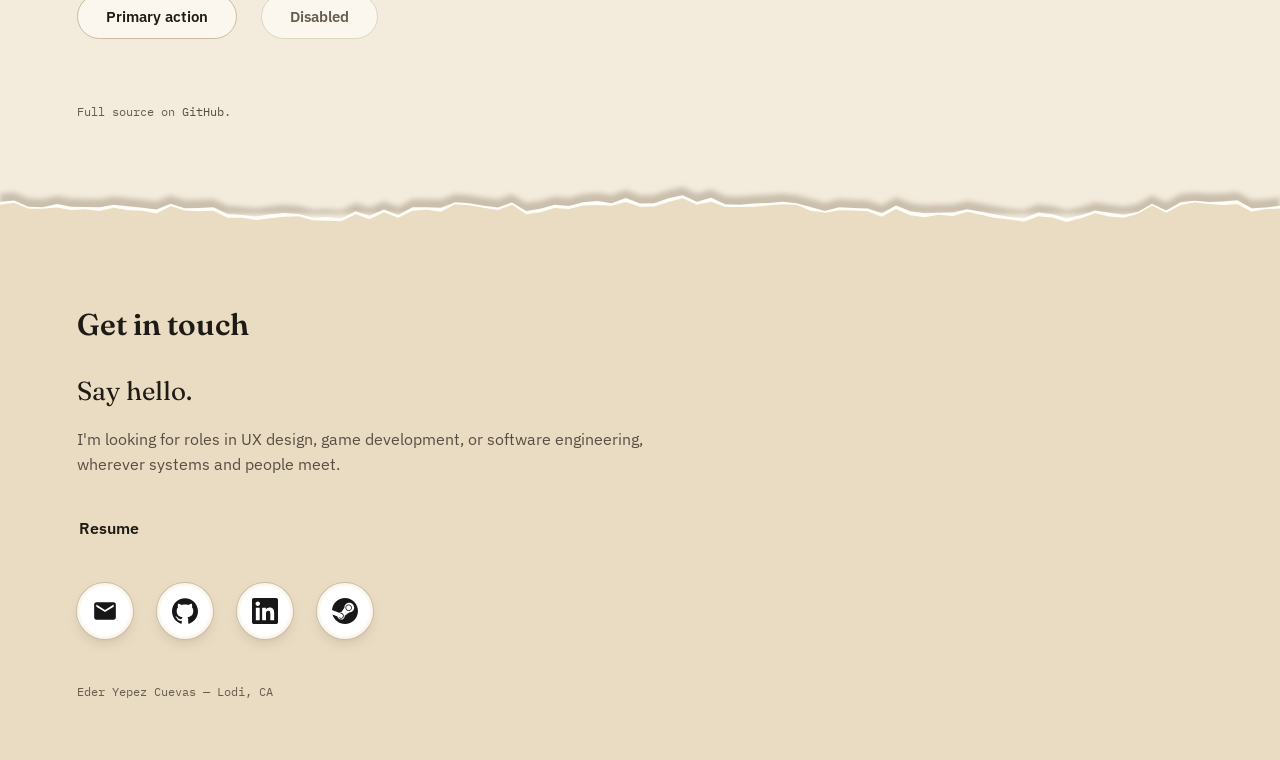
==== commit d42b89e5: "Style changes" ====
--- a/index.html
+++ b/index.html
@@ -1,5 +1,5 @@
 <!DOCTYPE html>
-<html lang="en">
+<html lang="en" class="theme-paper">
 <head>
 <meta charset="UTF-8">
 <meta name="viewport" content="width=device-width, initial-scale=1.0">
@@ -44,10 +44,46 @@
       <rect x="4" y="11" width="16" height="1"/>
       <rect x="6" y="12" width="12" height="1"/>
     </symbol>
-    <symbol id="icon-note" viewBox="0 0 48 48">
-      <circle cx="16" cy="34" r="5.5"/>
-      <path d="M21.3 34V11.5l14 5v6.5"/>
-      <path d="M21.3 16.5 35.3 21.5"/>
+    <!-- Pixel laptop: the same grid as the 3D laptop on the sections shelf (js/shelf.js). -->
+    <symbol id="icon-laptop" viewBox="0 0 24 17" fill="currentColor">
+      <rect x="2" y="0" width="20" height="1"/>
+      <rect x="2" y="1" width="1" height="1"/>
+      <rect x="21" y="1" width="1" height="1"/>
+      <rect x="2" y="2" width="1" height="1"/>
+      <rect x="15" y="2" width="2" height="1"/>
+      <rect x="21" y="2" width="1" height="1"/>
+      <rect x="2" y="3" width="1" height="1"/>
+      <rect x="14" y="3" width="4" height="1"/>
+      <rect x="21" y="3" width="1" height="1"/>
+      <rect x="2" y="4" width="1" height="1"/>
+      <rect x="14" y="4" width="4" height="1"/>
+      <rect x="21" y="4" width="1" height="1"/>
+      <rect x="2" y="5" width="1" height="1"/>
+      <rect x="15" y="5" width="2" height="1"/>
+      <rect x="21" y="5" width="1" height="1"/>
+      <rect x="2" y="6" width="1" height="1"/>
+      <rect x="8" y="6" width="1" height="1"/>
+      <rect x="21" y="6" width="1" height="1"/>
+      <rect x="2" y="7" width="1" height="1"/>
+      <rect x="7" y="7" width="3" height="1"/>
+      <rect x="18" y="7" width="1" height="1"/>
+      <rect x="21" y="7" width="1" height="1"/>
+      <rect x="2" y="8" width="1" height="1"/>
+      <rect x="6" y="8" width="5" height="1"/>
+      <rect x="17" y="8" width="3" height="1"/>
+      <rect x="21" y="8" width="1" height="1"/>
+      <rect x="2" y="9" width="1" height="1"/>
+      <rect x="5" y="9" width="7" height="1"/>
+      <rect x="16" y="9" width="6" height="1"/>
+      <rect x="2" y="10" width="1" height="1"/>
+      <rect x="4" y="10" width="9" height="1"/>
+      <rect x="15" y="10" width="7" height="1"/>
+      <rect x="2" y="11" width="20" height="1"/>
+      <rect x="2" y="12" width="20" height="1"/>
+      <rect x="3" y="13" width="18" height="1"/>
+      <rect x="1" y="14" width="22" height="1"/>
+      <rect x="0" y="15" width="24" height="1"/>
+      <rect x="1" y="16" width="22" height="1"/>
     </symbol>
     <symbol id="icon-uxui" viewBox="0 0 48 48">
       <path d="M13 9 34 27.5 24 29 30 40.5 25 43 19.5 31.5 12.5 38.5Z" stroke-linejoin="round"/>
@@ -71,9 +107,9 @@
   <a class="site-header-name" href="#top">Eder Yepez Cuevas</a>
   <nav class="site-header-nav" aria-label="Primary">
     <a class="site-header-link" href="#about"><span class="hover-frame">About</span></a>
-    <a class="site-header-link" href="#game-design"><span class="hover-frame">Game Design</span></a>
-    <a class="site-header-link" href="#music-design"><span class="hover-frame">Sound</span></a>
+    <a class="site-header-link" href="#game-design"><span class="hover-frame">Game<span class="nav-long"> Design</span></span></a>
     <a class="site-header-link" href="#ux-ui"><span class="hover-frame">UX/UI</span></a>
+    <a class="site-header-link" href="#graphic-design"><span class="hover-frame">Graphic<span class="nav-long"> Design</span></span></a>
     <a class="site-header-link" href="assets/resume.pdf"><span class="hover-frame">Resume</span></a>
   </nav>
 </header>
@@ -108,30 +144,31 @@
     <div class="intro-hero" id="about">
       <p class="intro-bio intro-anim" style="animation-delay: 320ms;">I'm Eder, a game developer and designer based in Lodi, California, with a background in full-stack engineering, UX design, and game systems. I start every project by asking who's going to use it and what they actually need, then work backward from there, through wireframes, prototypes, and repeated rounds of testing.</p>
 
-      <hr class="divider intro-anim" style="animation-delay: 380ms;">
-
-      <nav class="sections-nav intro-anim" style="animation-delay: 420ms;" aria-label="Portfolio sections">
-        <span class="sections-label">Sections</span>
-        <ul class="sections-list">
+      <!-- The sections shelf: each tag is the link; the 3D objects standing on the plank are
+           drawn by js/shelf.js (the small icons are what shows without WebGL). -->
+      <nav class="shelf intro-anim" style="animation-delay: 400ms;" aria-label="Portfolio sections" data-shelf>
+        <ul class="shelf-list">
           <li>
-            <a class="section-link" href="#game-design">
-              <span class="section-icon"><svg class="icon-pixel" aria-hidden="true"><use href="#icon-controller"></use></svg></span>
-              <span class="section-name">Game Design</span>
+            <a class="shelf-item" href="#game-design" data-object="controller">
+              <span class="shelf-spot"><svg class="shelf-still icon-pixel" aria-hidden="true"><use href="#icon-controller"></use></svg></span>
+              <span class="shelf-tag"><span class="shelf-tag-paper">Game Design</span></span>
             </a>
           </li>
           <li>
-            <a class="section-link" href="#music-design">
-              <span class="section-icon"><svg aria-hidden="true"><use href="#icon-note"></use></svg></span>
-              <span class="section-name">Music/Sound Design</span>
+            <a class="shelf-item" href="#ux-ui" data-object="cursor">
+              <span class="shelf-spot"><svg class="shelf-still" aria-hidden="true"><use href="#icon-uxui"></use></svg></span>
+              <span class="shelf-tag"><span class="shelf-tag-paper">UX/UI</span></span>
             </a>
           </li>
           <li>
-            <a class="section-link" href="#ux-ui">
-              <span class="section-icon"><svg aria-hidden="true"><use href="#icon-uxui"></use></svg></span>
-              <span class="section-name">UX/UI</span>
+            <a class="shelf-item" href="#graphic-design" data-object="laptop">
+              <span class="shelf-spot"><svg class="shelf-still icon-pixel" aria-hidden="true"><use href="#icon-laptop"></use></svg></span>
+              <span class="shelf-tag"><span class="shelf-tag-paper">Graphic Design</span></span>
             </a>
           </li>
         </ul>
+        <div class="shelf-plank" aria-hidden="true"></div>
+        <canvas class="shelf-canvas" aria-hidden="true"></canvas>
       </nav>
     </div>
   </section>
@@ -167,11 +204,11 @@
           <li>Unity (URP)</li>
           <li>C# &amp; Shader Graph</li>
           <li>Accessibility lead</li>
-          <li class="mt-tag-sun">On Steam</li>
+          <li class="mt-tag-sun">Out now on Steam</li>
         </ul>
         <div class="mt-ctas">
           <a class="mt-btn mt-btn--steam" href="https://store.steampowered.com/app/4709570/MageTender/">
-            <svg viewBox="0 0 24 24" aria-hidden="true"><use href="#icon-steam"></use></svg>Wishlist on Steam
+            <svg viewBox="0 0 24 24" aria-hidden="true"><use href="#icon-steam"></use></svg>Get it on Steam
           </a>
           <!-- Trailer: add the link here (href) and remove the hidden attribute. -->
           <a class="mt-btn" href="#" hidden data-mt-trailer>
@@ -182,25 +219,14 @@
       </div>
       <div class="mt-art" data-mt-art>
         <div class="mt-frame">
-          <img src="assets/magetender/keyart.png" alt="Magetender's title screen: the logo over a timber-framed tavern and a stone wizard tower at dusk" width="249" height="298" loading="lazy">
-        </div>
-        <canvas class="mt-items" data-mt-items aria-hidden="true"></canvas>
-      </div>
+          <div class="mt-face">
+            <img src="assets/magetender/keyart.png" alt="Magetender's title screen: the logo over a timber-framed tavern and a stone wizard tower at dusk" width="249" height="298" loading="lazy">
+          </div>
+        </div>
+      </div>
+      <!-- The 3D ingredients. Covers the whole card so a tossed item is never cut off. -->
+      <canvas class="mt-items" data-mt-items aria-hidden="true"></canvas>
     </article>
-  </section>
-
-  <section class="category" id="music-design">
-    <h2 class="category-title">Music/Sound Design</h2>
-
-    <div class="category-icon-wrap">
-      <div class="category-icon" data-spin-icon>
-        <svg aria-hidden="true"><use href="#icon-note"></use></svg>
-      </div>
-    </div>
-
-    <p class="category-intro"></p>
-
-    <p class="category-empty">More coming soon.</p>
   </section>
 
   <section class="category" id="ux-ui">
@@ -287,6 +313,20 @@
         </div>
       </article>
     </div>
+  </section>
+
+  <section class="category" id="graphic-design">
+    <h2 class="category-title">Graphic Design</h2>
+
+    <div class="category-icon-wrap">
+      <div class="category-icon" data-spin-icon>
+        <svg class="icon-pixel" aria-hidden="true"><use href="#icon-laptop"></use></svg>
+      </div>
+    </div>
+
+    <p class="category-intro"></p>
+
+    <p class="category-empty">More coming soon.</p>
   </section>
 
   <section class="design-system" id="design-system">
@@ -426,7 +466,9 @@
   <p class="footer-fine">Eder Yepez Cuevas — Lodi, CA</p>
 </footer>
 
+<script src="js/voxel.js" defer></script>
 <script src="js/magetender.js" defer></script>
+<script src="js/shelf.js" defer></script>
 <script src="js/app.js"></script>
 </body>
 </html>
--- a/css/style.css
+++ b/css/style.css
@@ -40,6 +40,107 @@
   --space-8: 96px;
 
   --header-h: 80px;
+}
+
+/* ---------- Paper theme (landing page only, for now) ----------
+   index.html opts in with <html class="theme-paper">; the case-study pages keep the dark
+   palette above. A light tan, cream page with near-black ink. Gold is a shade deeper here so
+   it still passes AA as hover text. The project screens and the Magetender card stay
+   dark, like devices and game art set on paper, so they re-declare the dark tokens
+   (see "Dark islands" below). */
+:root.theme-paper {
+  color-scheme: light;
+  --bg: #F3EBDC;
+  --bg-raised: #FBF7EF;
+  --ink: #1E1A15;
+  --ink-soft: #574E42;
+  --ink-faint: #665D4E;
+  --line: #E0D5C2;
+  --line-strong: #C9BCA4;
+  --green: #3F6B55;
+  --gold: #8C5F10;
+  --plum: #8E5670;
+  --shadow-sm: 0 10px 24px -10px rgba(140, 95, 16, 0.45);
+}
+
+/* Dark islands: everything inside these keeps the dark palette's tokens. */
+.theme-paper .slab,
+.theme-paper .mt-card {
+  --bg: #000000;
+  --bg-raised: #131313;
+  --ink: #F3EEDD;
+  --ink-soft: #A79E8A;
+  --ink-faint: #8C8370;
+  --line: #2A2A2A;
+  --line-strong: #3D3D3D;
+  --green: #4C7A63;
+  --gold: #D9A441;
+  --plum: #A56A82;
+}
+
+/* The scene's foreground fades into the paper instead of into black. */
+.theme-paper .hero::after {
+  background: linear-gradient(to bottom, rgba(243, 235, 220, 0), rgba(243, 235, 220, 0.82) 62%, var(--bg));
+}
+
+/* Paper sheets: every section below the intro is a sheet laid over the one before, with
+   a torn top edge (made in js/app.js, which adds .has-tear and the sheet's shade). The
+   sheet's color reaches the window's edges through border-image, which paints outside
+   the box without making the page scroll sideways. */
+.theme-paper {
+  --paper-light: #F9F4EA;
+  --paper-base: #F3EBDC;
+  --paper-kraft: #EADCC3;
+  --paper-fiber: #FFFDF7;
+}
+
+.theme-paper body { overflow-x: clip; }
+
+/* room between the shelf's tags and the first torn edge */
+.theme-paper .intro-hero { padding-bottom: var(--space-8); }
+
+.has-tear {
+  position: relative;
+  border-top: 0;
+  border-image: conic-gradient(var(--sheet) 0 0) fill 0 // 0 100vmax;
+}
+
+.sheet-light { --sheet: var(--paper-light); }
+.sheet-base { --sheet: var(--paper-base); }
+.sheet-kraft { --sheet: var(--paper-kraft); --gold: #7A530D; } /* gold a shade deeper to pass AA on kraft */
+
+.tear {
+  position: absolute;
+  left: 50%;
+  bottom: 100%;
+  width: 100vw;
+  height: 30px;
+  translate: -50% 0;
+  pointer-events: none;
+}
+
+.tear i { position: absolute; inset: 0; }
+.tear-fibers { background: var(--paper-fiber); }
+.tear-sheet { background: var(--sheet); }
+
+/* The shadow the sheet casts on the one below; it shifts as the sheet crosses the screen. */
+.tear-shadow {
+  filter: blur(2.5px);
+  translate: 0 calc(-2px - var(--tear-depth, 0.5) * 5px);
+}
+
+.tear-shadow::before {
+  content: '';
+  position: absolute;
+  inset: 0;
+  clip-path: var(--clip);
+  background: rgba(74, 50, 24, 0.24);
+}
+
+/* White social circles need an edge on a near-white page. */
+.theme-paper .social-icon {
+  border-color: var(--bg-raised);
+  box-shadow: 0 0 0 1px var(--line-strong), 0 6px 16px -8px rgba(30, 26, 21, 0.35);
 }
 
 * { box-sizing: border-box; }
@@ -373,13 +474,6 @@
   color: var(--ink-soft);
 }
 
-.divider {
-  margin: 48px auto 36px;
-  border: none;
-  border-top: 1px solid var(--line);
-  max-width: var(--measure);
-}
-
 @media (prefers-reduced-motion: no-preference) {
   .intro-anim {
     animation-name: intro-drop-in;
@@ -416,105 +510,270 @@
   to { transform: translateY(-8px); }
 }
 
-/* ---------- Sections nav ---------- */
-
-.sections-label {
+/* ---------- Sections shelf ----------
+   A wooden shelf under the bio, lit by a warm lamp on the wall. Three 3D objects stand
+   on it (drawn by js/shelf.js on .shelf-canvas), with books and a cactus at the ends
+   when there's room. The luggage tags hanging from the plank are the links. The small
+   icons in each spot are what shows without WebGL. */
+.shelf {
+  --spot-h: clamp(96px, 15vw, 160px);
+  --plank-h: 34px;
+  --plank-out: 15%;   /* how far the plank reaches past the tags, room for the decorations */
+  --canvas-out: calc(var(--plank-out) + 24px);
+  position: relative;
+  isolation: isolate;
+  max-width: 760px;
+  margin: var(--space-7) auto 0;
+}
+
+/* The lamp: a warm pool of light on the wall behind the shelf. */
+.shelf::before {
+  content: '';
+  position: absolute;
+  z-index: -1;
+  left: calc(-1 * var(--plank-out));
+  right: calc(-1 * var(--plank-out));
+  top: -90px;
+  height: calc(var(--spot-h) + 150px);
+  background: radial-gradient(50% 58% at 50% 62%, rgba(255, 236, 200, 0.75), rgba(255, 236, 200, 0) 72%);
+  pointer-events: none;
+}
+
+.shelf-list {
+  position: relative;
+  z-index: 1;
+  display: grid;
+  grid-template-columns: repeat(3, minmax(0, 1fr));
+  gap: clamp(6px, 3vw, 40px);
+}
+
+.shelf-item {
+  display: flex;
+  flex-direction: column;
+  align-items: center;
+  color: var(--ink);
+  text-decoration: none;
+  outline: none;
+  -webkit-tap-highlight-color: transparent;
+}
+
+.shelf-spot {
+  display: flex;
+  align-items: flex-end;
+  justify-content: center;
+  width: 100%;
+  height: var(--spot-h);
+  padding-bottom: 10px;
+}
+
+.shelf-still {
+  width: 42%;
+  height: 62%;
+  color: var(--gold);
+  fill: var(--gold);
+  shape-rendering: crispEdges;
+}
+
+.shelf-still:not(.icon-pixel) {
+  fill: none;
+  stroke: var(--gold);
+  stroke-width: 2.2;
+  stroke-linejoin: round;
+  shape-rendering: auto;
+}
+
+.shelf.is-live .shelf-still { visibility: hidden; }
+
+/* The plank, seen a little from above: a lit top face with a bright front edge, then
+   the front with grain running along it, darker end grain at both ends, and a soft
+   shadow cast on the wall below. */
+.shelf-plank {
+  --top: 12px;
+  position: absolute;
+  z-index: 0;
+  left: calc(-1 * var(--plank-out));
+  right: calc(-1 * var(--plank-out));
+  top: var(--spot-h);
+  height: var(--plank-h);
+  border-radius: 5px 5px 4px 4px;
+  background:
+    /* top face: darker toward the wall, bright where it turns the front edge */
+    linear-gradient(180deg, #C9925C 0, #D9A570 calc(var(--top) - 2px), #F0C894 calc(var(--top) - 1px), #E2AE78 var(--top), rgba(0, 0, 0, 0) var(--top)),
+    /* grain on the front, long streaks of slightly different tone */
+    linear-gradient(180deg, rgba(0, 0, 0, 0) calc(var(--top) + 5px), rgba(90, 52, 24, 0.16) calc(var(--top) + 6px), rgba(0, 0, 0, 0) calc(var(--top) + 8px), rgba(0, 0, 0, 0) calc(var(--top) + 13px), rgba(255, 220, 170, 0.12) calc(var(--top) + 14px), rgba(0, 0, 0, 0) calc(var(--top) + 16px)),
+    repeating-linear-gradient(92deg, rgba(90, 52, 24, 0) 0 40px, rgba(90, 52, 24, 0.07) 40px 90px, rgba(90, 52, 24, 0) 90px 170px),
+    /* the front face itself */
+    linear-gradient(180deg, #B97E46 var(--top), #A86D3A 60%, #8E5A2F 100%);
+  box-shadow:
+    inset 6px 0 0 -2px rgba(80, 46, 20, 0.45),
+    inset -6px 0 0 -2px rgba(80, 46, 20, 0.45),
+    inset 0 -2px 0 rgba(60, 34, 14, 0.35),
+    0 26px 26px -20px rgba(70, 40, 18, 0.55),
+    0 4px 6px -2px rgba(70, 40, 18, 0.25);
+}
+
+/* Curled iron brackets under each end. */
+.shelf-plank::before,
+.shelf-plank::after {
+  content: '';
+  position: absolute;
+  top: calc(100% - 2px);
+  left: 9%;
+  width: 34px;
+  height: 46px;
+  background: url("data:image/svg+xml,%3Csvg xmlns='http://www.w3.org/2000/svg' viewBox='0 0 34 46' fill='none' stroke='%233b2a20' stroke-linecap='round'%3E%3Cpath d='M2 2H33M2 2V44' stroke-width='3.5'/%3E%3Cpath d='M3 40C6 24 17 9 31 3' stroke-width='2.6'/%3E%3Cpath d='M8 8c6-1 11 3 11 8s-4 7-7 6-4-4-2-6 4-1 4 1' stroke-width='2.2'/%3E%3Ccircle cx='2.5' cy='9' r='1' fill='%23c89b4a' stroke='none'/%3E%3Ccircle cx='2.5' cy='37' r='1' fill='%23c89b4a' stroke='none'/%3E%3C/svg%3E") no-repeat;
+  filter: drop-shadow(0 3px 2px rgba(60, 34, 14, 0.25));
+}
+
+.shelf-plank::after { left: auto; right: 9%; transform: scaleX(-1); }
+
+/* Contact shadows on the plank's top face, one per object (made in the script). */
+.shelf-shadow {
+  position: absolute;
+  top: calc(var(--top) - 9px);
+  height: 9px;
+  border-radius: 50%;
+  background: radial-gradient(closest-side, rgba(70, 38, 14, 0.5), rgba(70, 38, 14, 0));
+  opacity: 0;
+  pointer-events: none;
+}
+
+/* The tags: luggage tags with clipped corners and a brass eyelet, hung on twine from a
+   nail in the plank's front edge. The outer span carries the swing and the shadow, the
+   inner one the paper (its clip-path would cut a shadow or an outline off). */
+.shelf-tag {
+  --tilt: -2.5deg;
+  position: relative;
   display: block;
-  font-family: var(--mono);
-  font-size: 12px;
-  letter-spacing: 0.14em;
-  text-transform: uppercase;
+  margin-top: calc(var(--plank-h) + 12px);
+  transform-origin: 50% -30px;
+  rotate: var(--tilt);
+  filter: drop-shadow(0 6px 5px rgba(30, 26, 21, 0.2));
+  border-radius: 4px;
+}
+
+.shelf-tag::before {
+  content: '';
+  position: absolute;
+  left: 50%;
+  bottom: calc(100% - 10px);
+  width: 10px;
+  height: 36px;
+  translate: -50% 0;
+  background:
+    radial-gradient(circle at 50% 5px, #F3E3B8 0 1.4px, #8A6A44 1.9px 3.6px, rgba(0, 0, 0, 0) 4px),
+    linear-gradient(90deg, rgba(0, 0, 0, 0) 4.2px, #8A6A44 4.2px 5.8px, rgba(0, 0, 0, 0) 5.8px) 0 6px / 100% calc(100% - 6px) no-repeat;
+}
+
+.shelf-tag-paper {
+  position: relative;
+  display: block;
+  padding: 19px clamp(12px, 1.6vw, 18px) 9px;
+  clip-path: polygon(10px 0, calc(100% - 10px) 0, 100% 10px, 100% 100%, 0 100%, 0 10px);
+  background: linear-gradient(180deg, #FFFDF8, #F5EDDD);
+  color: var(--ink);
+  font-family: var(--serif);
+  font-size: clamp(13px, 1.5vw, 16px);
+  font-weight: 600;
+  line-height: 1.15;
   text-align: center;
-  color: var(--ink-faint);
-  margin-bottom: 22px;
-}
-
-.sections-list {
-  display: flex;
-  flex-direction: row;
-  flex-wrap: wrap;
-  justify-content: center;
-  align-items: flex-end;
-  gap: 18px 34px;
-}
-
-.section-link {
-  position: relative;
-  display: flex;
-  align-items: center;
-  gap: 12px;
-  background: var(--bg-raised);
-  border: 1.5px solid var(--line-strong);
-  border-radius: var(--radius-pill);
-  padding: 6px 22px 6px 6px;
-  margin: 0;
-  font-family: var(--sans);
-  text-align: left;
-  text-decoration: none;
-  cursor: pointer;
-  color: var(--ink);
-  width: fit-content;
-  transform: scale(1);
-  transform-origin: bottom center;
-  transition: transform var(--motion-fast) var(--ease-out), border-color var(--motion-base) var(--ease-standard), box-shadow var(--motion-base) var(--ease-standard);
-  will-change: transform;
-  perspective: 500px;
-}
-
-.section-link:disabled {
-  cursor: not-allowed;
-  color: var(--ink-faint);
-}
-
-.section-icon {
-  display: flex;
-  align-items: center;
-  justify-content: center;
-  width: 40px;
-  height: 40px;
+  white-space: nowrap;
+  transition: color var(--motion-base) var(--ease-standard);
+}
+
+/* The eyelet: a brass ring with the wall showing through. */
+.shelf-tag-paper::before {
+  content: '';
+  position: absolute;
+  left: 50%;
+  top: 4px;
+  width: 10px;
+  height: 10px;
+  translate: -50% 0;
   border-radius: 50%;
-  flex-shrink: 0;
-  transition: color var(--motion-base) var(--ease-standard);
-}
-
-.section-icon svg {
-  width: 20px;
-  height: 20px;
-  fill: none;
-  stroke: currentColor;
-  stroke-width: 2.4;
-  stroke-linecap: round;
-  stroke-linejoin: round;
-  color: var(--ink-soft);
-}
-
-.section-icon svg.icon-pixel {
-  width: 22px;
-  height: 22px;
-  fill: currentColor;
-  stroke: none;
-  shape-rendering: crispEdges;
-}
-
-.section-link:disabled .section-icon svg { color: var(--ink-faint); }
-
-.section-link:not(:disabled):hover,
-.section-link:not(:disabled):focus-visible {
-  border-color: var(--gold);
-  box-shadow: var(--shadow-sm);
+  background: radial-gradient(circle, var(--bg) 0 2.2px, #B98A3E 2.7px 4.2px, #8C6420 4.6px 5px, rgba(0, 0, 0, 0) 5px);
+}
+
+.shelf-list li:nth-child(2) .shelf-tag { --tilt: 1.8deg; }
+.shelf-list li:nth-child(3) .shelf-tag { --tilt: -1.2deg; }
+
+.shelf-item:hover .shelf-tag-paper,
+.shelf-item:focus-visible .shelf-tag-paper { color: var(--gold); }
+
+.shelf-item:focus-visible .shelf-tag {
+  outline: 3px solid var(--gold);
+  outline-offset: 4px;
+}
+
+@media (prefers-reduced-motion: no-preference) {
+  .shelf-item:hover .shelf-tag,
+  .shelf-item:focus-visible .shelf-tag { animation: shelf-tag-swing 1100ms ease-out; }
+}
+
+@keyframes shelf-tag-swing {
+  0% { rotate: var(--tilt); }
+  18% { rotate: 7deg; }
+  40% { rotate: -5deg; }
+  62% { rotate: 2.5deg; }
+  82% { rotate: -1deg; }
+  100% { rotate: var(--tilt); }
+}
+
+/* The objects' canvas reaches past the plank and above it, so the decorations fit and a
+   hop or a lean is never cut off. */
+.shelf-canvas {
+  position: absolute;
   z-index: 2;
-}
-
-.section-link:not(:disabled):hover .section-icon svg,
-.section-link:not(:disabled):focus-visible .section-icon svg {
-  color: var(--gold);
-}
-
-.section-name {
-  font-size: 15px;
-  font-weight: 500;
-  white-space: nowrap;
-}
+  left: calc(-1 * var(--canvas-out));
+  top: -84px;
+  width: calc(100% + 2 * var(--canvas-out));
+  height: calc(var(--spot-h) + 84px + var(--plank-h));
+  pointer-events: none;
+}
+
+@media (max-width: 760px) {
+  .shelf { --plank-out: 3%; --canvas-out: 16px; --plank-h: 30px; }
+  .shelf-plank::before { left: 4%; }
+  .shelf-plank::after { right: 4%; }
+}
+
+@media (max-width: 420px) {
+  .shelf-tag-paper { white-space: normal; }
+}
+
+/* The flight down the page draws on a canvas fixed over the whole window. */
+.shelf-flight {
+  position: fixed;
+  inset: 0;
+  z-index: 45;
+  width: 100%;
+  height: 100%;
+  pointer-events: none;
+  visibility: hidden;
+}
+
+.shelf-flight.is-on { visibility: visible; }
+
+/* A section's ring when an object lands in it: a ripple on top of the squash. */
+.category-icon-wrap { position: relative; }
+
+.category-icon-wrap.is-caught::after {
+  content: '';
+  position: absolute;
+  inset: 0;
+  border: 2px solid var(--gold);
+  border-radius: 50%;
+  pointer-events: none;
+  animation: ring-catch 700ms ease-out forwards;
+}
+
+@keyframes ring-catch {
+  from { opacity: 0.9; transform: scale(1); }
+  to { opacity: 0; transform: scale(1.7); }
+}
+
+/* Focus moves to the section after a flight; the section itself needs no ring. */
+main > .category:focus { outline: none; }
 
 /* ---------- Category sections ---------- */
 
@@ -542,6 +801,7 @@
   border-radius: 50%;
   border: 2px solid var(--gold);
   background: var(--bg-raised);
+  color: var(--gold); /* the pixel icons fill with currentColor */
   display: flex;
   align-items: center;
   justify-content: center;
@@ -849,19 +1109,23 @@
    card's top edge, and the key art (right) tilts toward the cursor with 3D ingredients
    floating around it. Motion lives in js/magetender.js. */
 .mt-card {
-  --mt-pad: clamp(24px, 4.6vw, 64px);
+  --mt-pad: clamp(24px, 4.6vw, 72px);
   --mt-cream: #F6E7C1;
   --mt-gold: #EDD8A3;
   --mt-lilac: #D191F2;
+  /* Wider than the page column: up to 1400px, keeping a gutter from the window edge. */
+  --mt-w: min(1400px, calc(100vw - 2 * clamp(16px, 3vw, 44px)));
   --gx: 74%;
   --gy: 46%;
   position: relative;
   isolation: isolate;
   display: grid;
-  grid-template-columns: minmax(0, 5.2fr) minmax(0, 6fr);
+  grid-template-columns: minmax(0, 5fr) minmax(0, 6fr);
   align-items: center;
-  gap: clamp(28px, 4.5vw, 72px);
+  gap: clamp(28px, 4.5vw, 80px);
+  width: var(--mt-w);
   margin-top: 56px;
+  margin-inline: calc((100% - var(--mt-w)) / 2);
   padding: 0 var(--mt-pad) var(--mt-pad);
   border-radius: var(--radius-lg);
   border: 1px solid rgba(237, 216, 163, 0.14);
@@ -888,7 +1152,7 @@
 .mt-sign {
   position: relative;
   display: block;
-  width: min(100%, 560px);
+  width: min(100%, 576px); /* 576px = the sign's native size, so its pixels stay even */
   aspect-ratio: 576 / 296;
   margin-left: -3%;
   cursor: grab;
@@ -935,7 +1199,7 @@
   margin: 20px 0 0;
   padding: 0;
   width: 100%;
-  max-width: 48ch;
+  max-width: 54ch;
   list-style: none;
 }
 
@@ -1049,64 +1313,116 @@
   border-bottom: 5px solid transparent;
 }
 
-/* Key art: tilts toward the cursor (--rx/--ry) while the picture inside drifts the other way (--px/--py). */
+/* Key art: a thick slab held at an angle, turned toward the copy. js/magetender.js sways
+   it, leans it toward the cursor and flips it on click; this rest pose is what shows
+   without motion. The picture drifts against the lean (--px/--py) and a glare slides
+   across it as it turns (--glx/--gly). */
 .mt-art {
-  --rx: 0deg;
-  --ry: 0deg;
   position: relative;
   align-self: center;
-  width: min(100%, 420px);
+  width: min(100%, 498px); /* 498px = the art at exactly 2x */
   justify-self: center;
-  margin-top: var(--mt-pad);
-  perspective: 1100px;
+  margin-block: calc(var(--mt-pad) + 16px) var(--mt-pad);
+  perspective: 1500px;
+  perspective-origin: 30% 40%;
 }
 
 .mt-frame {
   position: relative;
   aspect-ratio: 249 / 298;
+  transform-style: preserve-3d;
+  transform: rotateX(6deg) rotateY(-16deg) rotateZ(-2.5deg);
+  cursor: pointer;
+  will-change: transform;
+}
+
+.mt-face {
+  position: absolute;
+  inset: 0;
   border-radius: 14px;
   overflow: hidden;
   background: #2C1A48;
-  box-shadow: 0 0 0 1px rgba(237, 216, 163, 0.22), 0 30px 60px -24px rgba(0, 0, 0, 0.7);
-  transform: rotateX(var(--rx)) rotateY(var(--ry));
-  transition: transform 0.7s cubic-bezier(0.22, 1, 0.36, 1);
-}
-
-.mt-art.is-tracking .mt-frame { transition-duration: 0.16s; }
-
-.mt-frame img {
+  box-shadow: inset 0 0 0 2px rgba(243, 223, 166, 0.55), inset 0 0 0 4px rgba(30, 17, 48, 0.35);
+}
+
+/* The glare: a soft light twice the face's size, slid across it with a transform
+   (set by the script) so moving it never repaints the picture. */
+.mt-face::after {
+  content: '';
+  position: absolute;
+  left: -50%;
+  top: -50%;
+  width: 200%;
+  height: 200%;
+  background: radial-gradient(30% 24% at 50% 50%, rgba(255, 244, 214, 0.2), rgba(255, 244, 214, 0) 100%);
+  transform: translate(var(--glx, 18%), var(--gly, -12%));
+  will-change: transform;
+  pointer-events: none;
+}
+
+.mt-face img {
   display: block;
   width: 100%;
   height: 100%;
   object-fit: cover;
   image-rendering: pixelated;
-  scale: 1.07;
-  translate: calc(var(--px, 0) * -8px) calc(var(--py, 0) * -6px);
-  transition: scale 1.2s cubic-bezier(0.22, 1, 0.36, 1), translate 0.7s cubic-bezier(0.22, 1, 0.36, 1);
-}
-
-.mt-card:hover .mt-frame img { scale: 1.09; }
-
-/* The 3D items spill past the frame on every side. */
+  transform: translate(calc(var(--px, 0) * -8px), calc(var(--py, 0) * -6px)) scale(1.07);
+  will-change: transform;
+}
+
+/* The slab's thickness: rounded layers stacked behind the face (made in the script). */
+.mt-slice {
+  position: absolute;
+  inset: 0;
+  border-radius: 14px;
+  transform: translateZ(var(--z));
+  pointer-events: none;
+}
+
+/* The back, seen mid-flip: dusk purple inside a gold border. */
+.mt-slice--back {
+  background:
+    radial-gradient(60% 50% at 50% 45%, rgba(209, 145, 242, 0.35), rgba(209, 145, 242, 0) 70%),
+    #241238;
+  box-shadow: inset 0 0 0 3px #5a3a22, inset 0 0 0 6px #b98a4c, 0 40px 70px -28px rgba(0, 0, 0, 0.75);
+}
+
+/* A soft shadow on the "floor" below the slab, tighter as it floats up. */
+.mt-art::after {
+  content: '';
+  position: absolute;
+  left: 12%;
+  right: 12%;
+  bottom: -10%;
+  height: 9%;
+  border-radius: 50%;
+  background: radial-gradient(closest-side, rgba(8, 3, 16, 0.6), rgba(8, 3, 16, 0));
+  scale: calc(1 + var(--lift, 0) * 0.25);
+  opacity: calc(0.85 + var(--lift, 0) * 0.3);
+  pointer-events: none;
+  z-index: -1;
+}
+
+/* The 3D items: one canvas over the whole card, so a tossed item is never cut off
+   before the card's own edge. */
 .mt-items {
   position: absolute;
-  inset: -16% -22%;
-  width: 144%;
-  height: 132%;
+  inset: 0;
+  width: 100%;
+  height: 100%;
   z-index: 2;
   pointer-events: none;
 }
 
-.mt-art.is-poking { cursor: pointer; }
+.mt-card.is-poking { cursor: pointer; }
 
 @media (max-width: 960px) {
   .mt-card { grid-template-columns: minmax(0, 1fr); }
-  .mt-art { width: min(78%, 380px); margin: 24px auto 40px; }
+  .mt-art { width: min(68%, 380px); margin: 28px auto 56px; }
 }
 
 @media (prefers-reduced-motion: reduce) {
-  .mt-frame,
-  .mt-frame img { transform: none !important; translate: none !important; transition: none !important; }
+  .mt-face img { translate: none !important; transition: none !important; }
   .mt-btn { transition: none; }
 }
 
@@ -1448,6 +1764,8 @@
   .site-header-nav { gap: var(--space-2); width: 100%; justify-content: space-between; }
   .site-header-name { display: inline-flex; align-items: center; min-height: 24px; }
   .site-header-link { font-size: 14px; }
+  /* "Game" and "Graphic" on phones; the full names stay for screen readers */
+  .nav-long { position: absolute; width: 1px; height: 1px; overflow: hidden; clip-path: inset(50%); white-space: nowrap; }
   .hero-content { padding-top: var(--space-3); }
   .intro-headline {
     grid-template-columns: auto auto;
@@ -1464,7 +1782,6 @@
 @media (prefers-reduced-motion: reduce) {
   html { scroll-behavior: auto; }
   .category-icon { transition: none !important; }
-  .section-link { transition: border-color var(--motion-base) var(--ease-standard), box-shadow var(--motion-base) var(--ease-standard) !important; }
   .slab,
   .slab-screen img,
   .slab-screen video,
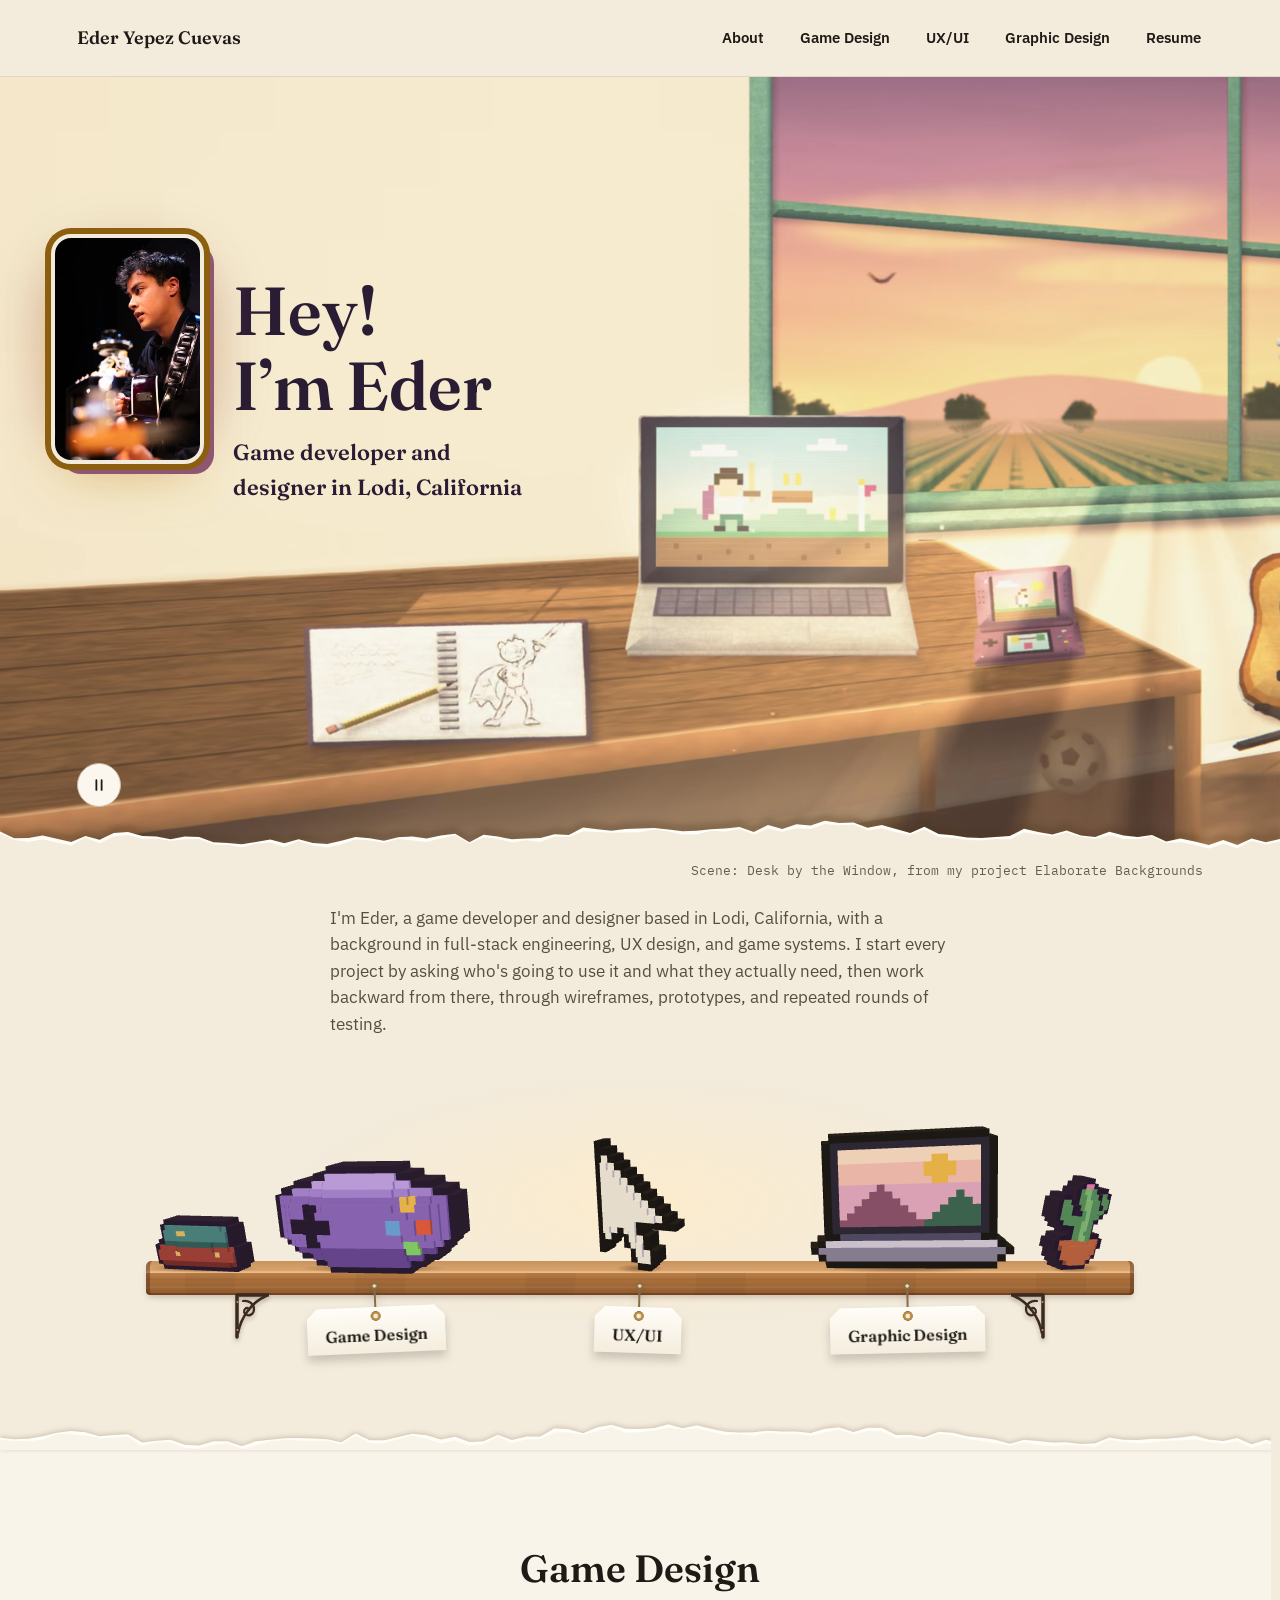
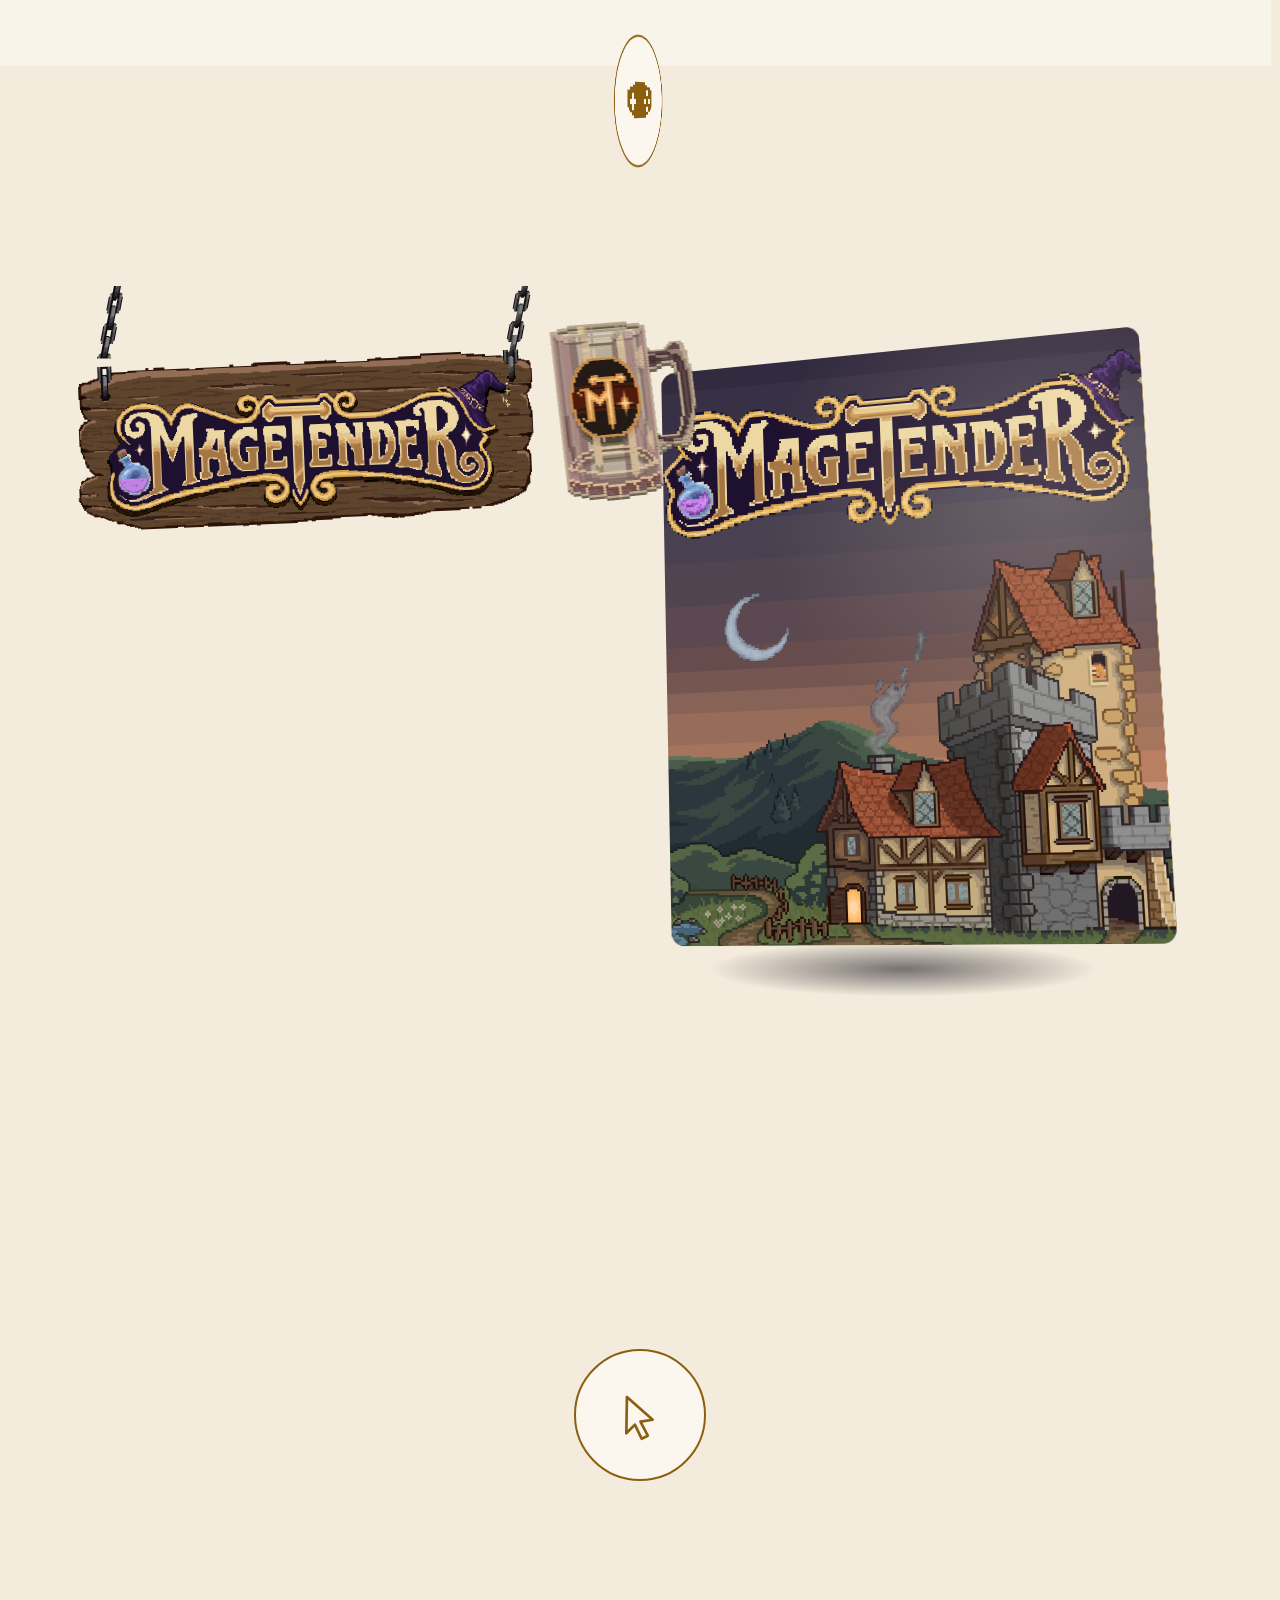
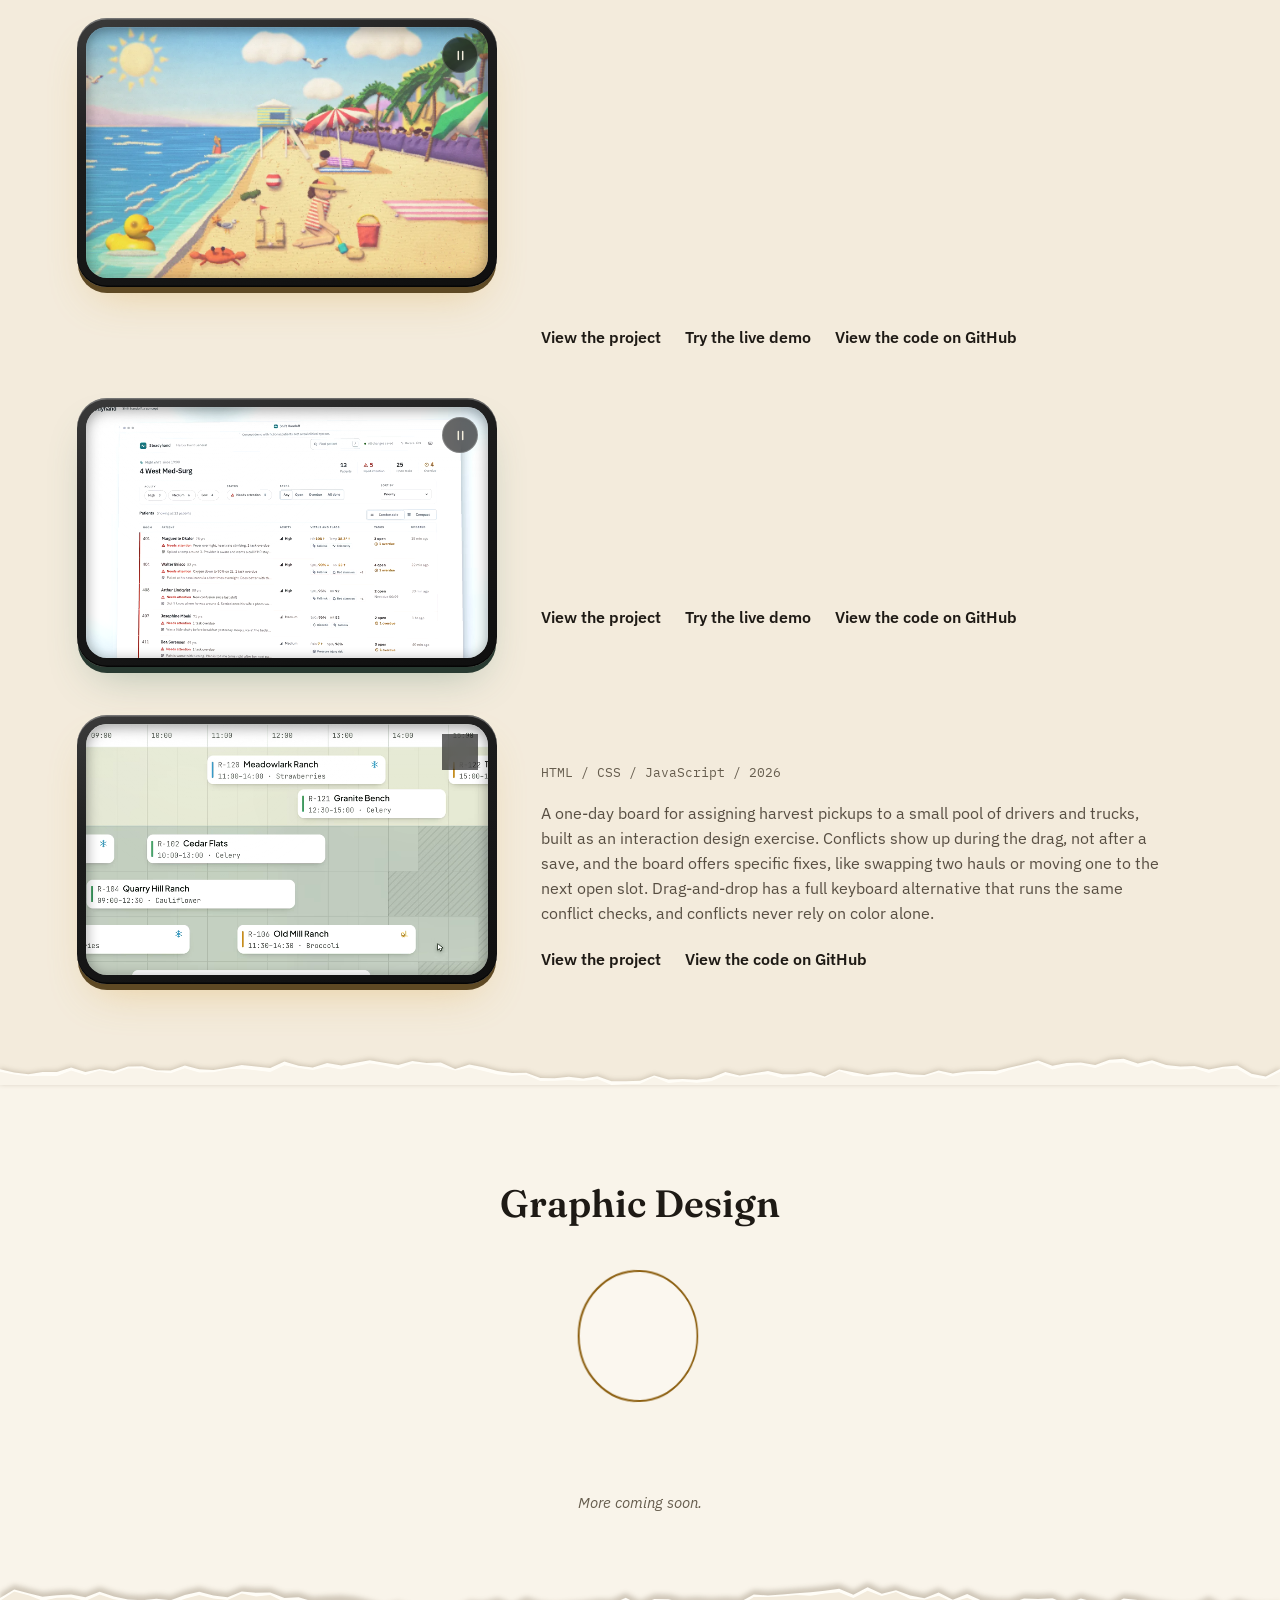
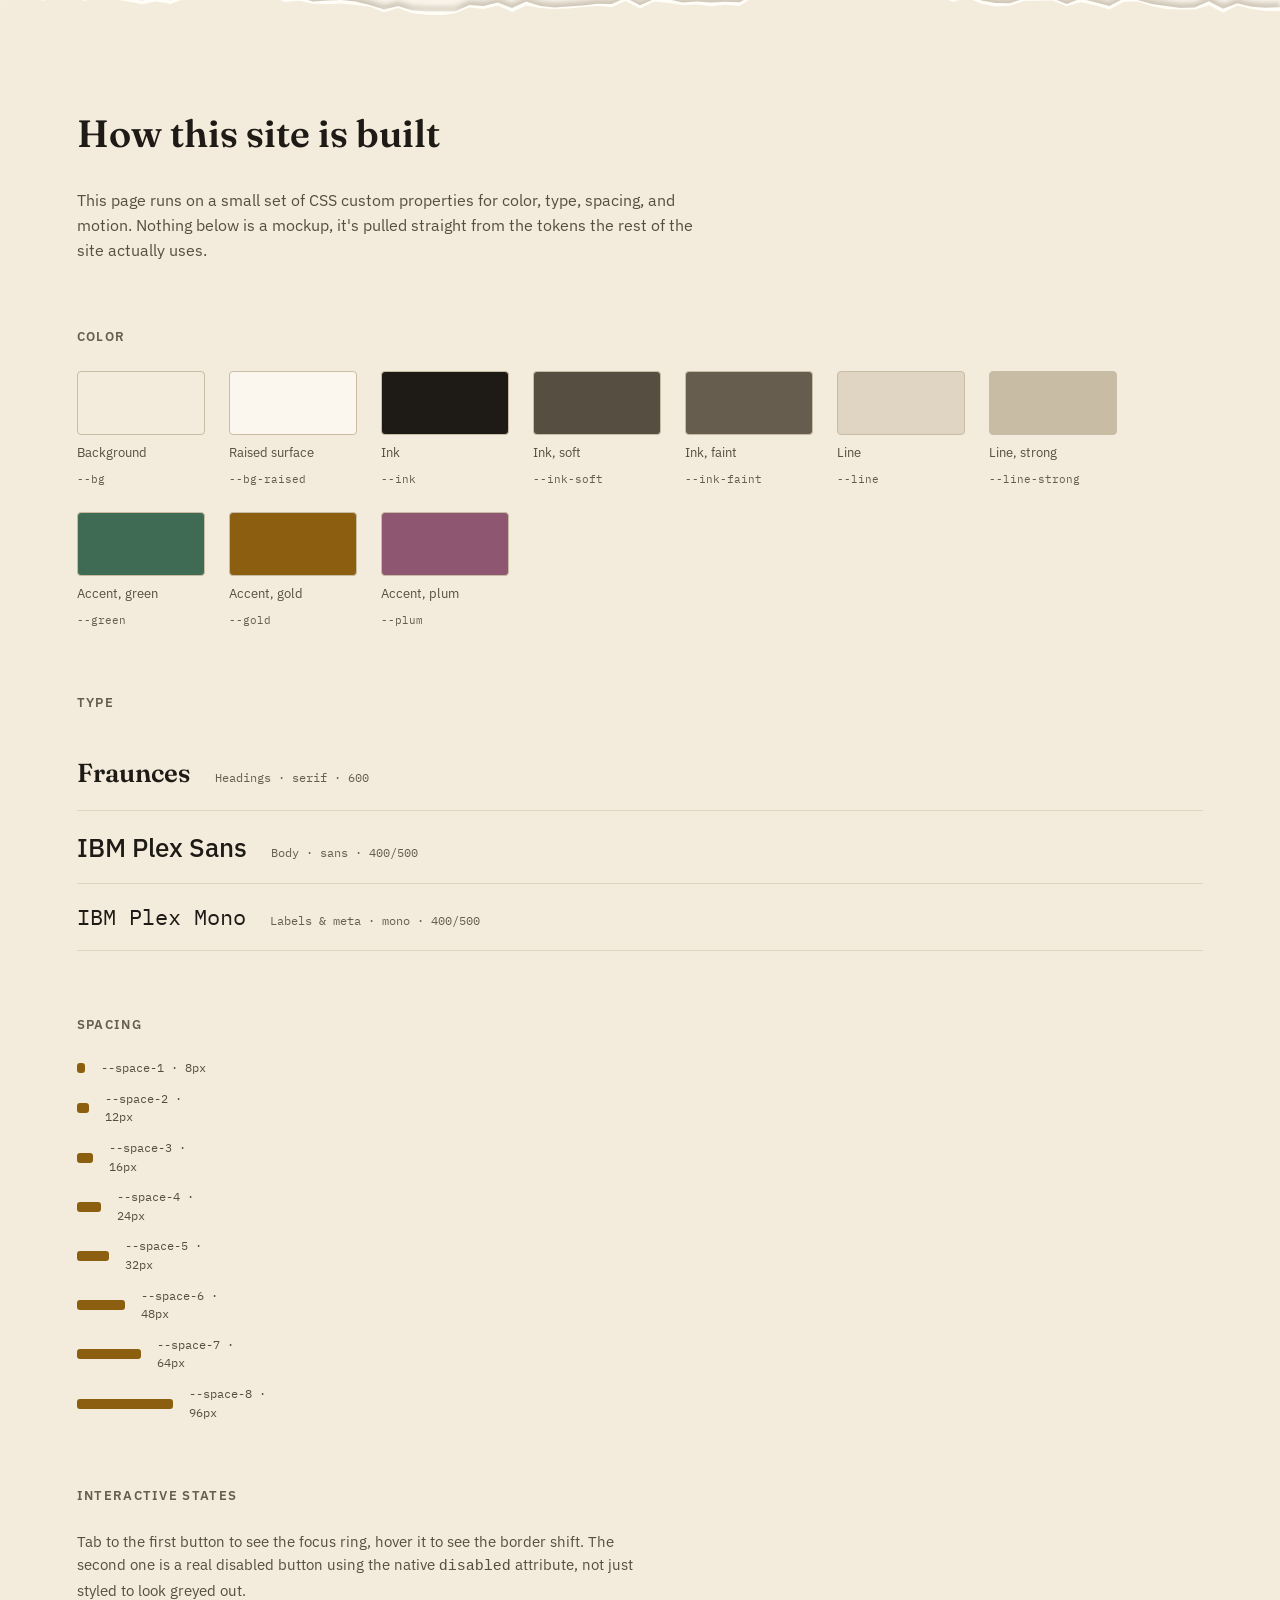
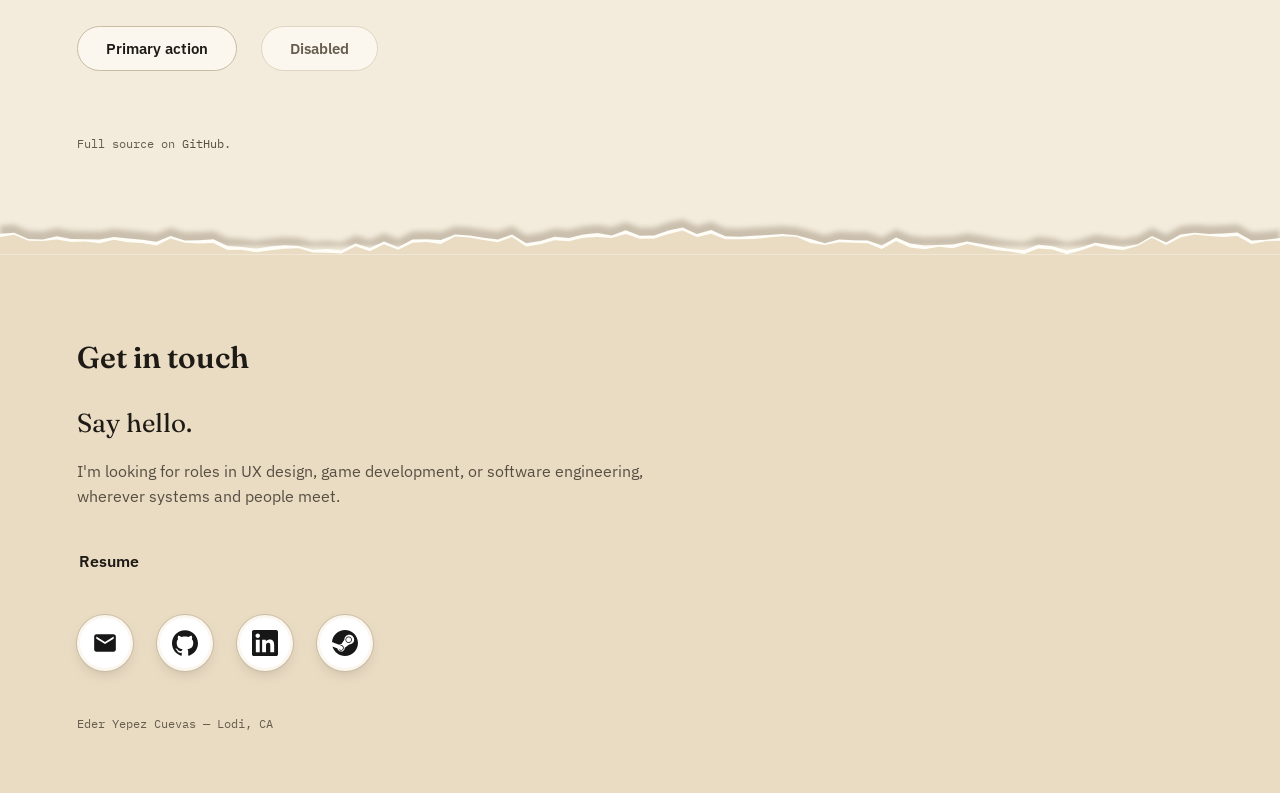
==== commit c430e872: "Add Desk by Window Hero" ====
--- a/index.html
+++ b/index.html
@@ -10,7 +10,9 @@
 <link href="https://fonts.googleapis.com/css2?family=Fraunces:ital,opsz,wght@0,9..144,500;0,9..144,600;0,9..144,700;1,9..144,500&family=IBM+Plex+Sans:wght@400;500;600&family=IBM+Plex+Mono:wght@400;500&display=swap" rel="stylesheet">
 <link rel="icon" href="data:image/svg+xml,%3Csvg xmlns='http://www.w3.org/2000/svg' viewBox='0 0 32 32'%3E%3Crect width='32' height='32' rx='6' fill='%23000000'/%3E%3Ctext x='16' y='23' font-family='Georgia, serif' font-size='19' font-weight='700' fill='%23D9A441' text-anchor='middle'%3EE%3C/text%3E%3C/svg%3E">
 <link rel="stylesheet" href="css/style.css">
-<link rel="preload" as="image" href="assets/hero/lilac-falls.webp" type="image/webp" fetchpriority="high">
+<!-- The hero's poster: the wide scene, or the tall one on portrait screens (same query as data-tall-media below). -->
+<link rel="preload" as="image" href="assets/hero/desk.webp" type="image/webp" fetchpriority="high" media="(min-aspect-ratio: 4/5)">
+<link rel="preload" as="image" href="assets/hero/desk-tall.webp" type="image/webp" fetchpriority="high" media="not all and (min-aspect-ratio: 4/5)">
 </head>
 <body>
 
@@ -117,8 +119,20 @@
 <main id="main-content" tabindex="-1">
 
   <section class="intro" id="top">
-    <div class="hero" data-hero data-webm="assets/hero/lilac-falls.webm" data-mp4="assets/hero/lilac-falls.mp4">
-      <video class="hero-scene" poster="assets/hero/lilac-falls.webp" width="1600" height="900" muted loop playsinline preload="none" aria-hidden="true"></video>
+    <!-- Two cuts of the same scene: wide (1600x900) and tall for portrait screens (720x1560).
+         The poster is set by the script just below, before the first paint, so a phone never
+         downloads the wide one. js/app.js picks the matching video and swaps on rotation. -->
+    <div class="hero" data-hero
+         data-poster="assets/hero/desk.webp" data-webm="assets/hero/desk.webm" data-mp4="assets/hero/desk.mp4"
+         data-tall-media="not all and (min-aspect-ratio: 4/5)"
+         data-tall-poster="assets/hero/desk-tall.webp" data-tall-webm="assets/hero/desk-tall.webm" data-tall-mp4="assets/hero/desk-tall.mp4">
+      <video class="hero-scene" width="1600" height="900" muted loop playsinline preload="none" aria-hidden="true"></video>
+      <script>
+        (function (hero) {
+          var tall = matchMedia(hero.dataset.tallMedia).matches;
+          hero.querySelector('video').poster = tall ? hero.dataset.tallPoster : hero.dataset.poster;
+        })(document.currentScript.parentElement);
+      </script>
 
       <div class="hero-content">
         <h1 class="intro-headline">
@@ -137,11 +151,11 @@
           <svg class="hero-icon hero-icon-play" viewBox="0 0 24 24" aria-hidden="true"><path d="M8 5.5l11 6.5-11 6.5z"/></svg>
           <span class="visually-hidden">Play background animation</span>
         </button>
-        <p class="hero-credit">Scene: Lilac Falls, from my project Elaborate Backgrounds</p>
       </div>
     </div>
 
     <div class="intro-hero" id="about">
+      <p class="hero-credit">Scene: Desk by the Window, from my project Elaborate Backgrounds</p>
       <p class="intro-bio intro-anim" style="animation-delay: 320ms;">I'm Eder, a game developer and designer based in Lodi, California, with a background in full-stack engineering, UX design, and game systems. I start every project by asking who's going to use it and what they actually need, then work backward from there, through wireframes, prototypes, and repeated rounds of testing.</p>
 
       <!-- The sections shelf: each tag is the link; the 3D objects standing on the plank are
--- a/css/style.css
+++ b/css/style.css
@@ -78,11 +78,6 @@
   --plum: #A56A82;
 }
 
-/* The scene's foreground fades into the paper instead of into black. */
-.theme-paper .hero::after {
-  background: linear-gradient(to bottom, rgba(243, 235, 220, 0), rgba(243, 235, 220, 0.82) 62%, var(--bg));
-}
-
 /* Paper sheets: every section below the intro is a sheet laid over the one before, with
    a torn top edge (made in js/app.js, which adds .has-tear and the sheet's shade). The
    sheet's color reaches the window's edges through border-image, which paints outside
@@ -293,7 +288,9 @@
 }
 
 /* The scene fills the first screen, short enough that the bio below it starts
-   to show. The poster is the loop's first frame, so the video starts without a jump. */
+   to show. The poster is the loop's first frame, so the video starts without a jump.
+   Its bottom is covered by the torn top edge of the sheet below (.intro-hero), so the
+   scene reads as a picture with the page laid over it. */
 .hero {
   --hero-ink: #2A1C33;
   position: relative;
@@ -313,20 +310,9 @@
   width: 100%;
   height: 100%;
   object-fit: cover;
-  object-position: 31% 50%;
-}
-
-/* The scene's foreground sinks into the page, so the hero has no hard bottom edge. */
-.hero::after {
-  content: '';
-  position: absolute;
-  left: 0;
-  right: 0;
-  bottom: 0;
-  z-index: -1;
-  height: 34%;
-  background: linear-gradient(to bottom, transparent, rgba(0, 0, 0, 0.72) 62%, var(--bg));
-  pointer-events: none;
+  /* The tall cut (portrait screens) crops from the bottom only, so the laptop with the
+     pixel kid lands below the headline, photo and role line. */
+  object-position: 50% 0%;
 }
 
 .hero-content {
@@ -337,7 +323,13 @@
   padding: var(--space-6) var(--pad-x) var(--space-4);
   text-align: center;
   color: var(--hero-ink);
-  text-shadow: 0 0 18px rgba(255, 249, 238, 0.8);
+  /* Portrait screens: the headline crosses the tall cut's sky and green window frame,
+     where the frame alone gives under 3:1. A close cream halo keeps every letter's edge
+     on cream. The wall layout (landscape) turns this off: its wall is 13:1 without help. */
+  text-shadow:
+    0 0 2px rgba(255, 249, 238, 0.95),
+    0 0 6px rgba(255, 249, 238, 0.9),
+    0 0 18px rgba(255, 249, 238, 0.75);
 }
 
 .hero-content .intro-greeting { color: var(--hero-ink); }
@@ -360,7 +352,8 @@
   display: flex;
   align-items: center;
   gap: var(--space-2);
-  padding: 0 var(--pad-x) var(--space-3);
+  margin-top: auto;
+  padding: 0 var(--pad-x) calc(30px + var(--space-2)); /* clears the torn edge laid over the bottom */
 }
 
 .hero-toggle {
@@ -395,10 +388,13 @@
 .hero-toggle[data-playing="false"] .hero-icon-pause,
 .hero-toggle[data-playing="true"] .hero-icon-play { display: none; }
 
+/* The scene's caption, on the paper just under the torn edge, like a caption under a picture. */
 .hero-credit {
+  margin: calc(-1 * var(--space-2)) 0 var(--space-4);
+  text-align: right;
   font-family: var(--mono);
   font-size: 13px;
-  color: var(--ink);
+  color: var(--ink-faint);
 }
 
 .visually-hidden {
@@ -1779,6 +1775,64 @@
   .hero-credit { font-size: 12px; }
 }
 
+/* Portrait tablets: the tall cut crops from the top too, so the laptop isn't cut off. */
+@media (min-width: 641px) {
+  .hero-scene { object-position: 50% 30%; }
+}
+
+/* Hero on the wall: on landscape screens the scene is the wide cut, and its upper left
+   (x 4-45%, y 8-60% of the frame) is a plain, still, sunlit wall made for this. The
+   photo and headline sit there with no glow or backing, photo first and the words beside
+   it. The frame only ever crops from the right and the bottom, so percentages of the
+   hero's width stay on the wall. The heading is a subgrid so the role line can share its
+   text column without being part of the heading. Portrait screens get the tall cut and
+   the centered layout, over the sky. This comes after the phone rules on purpose:
+   a phone held sideways gets the wall layout too. */
+@media (min-aspect-ratio: 4/5) {
+  /* Crop only from the right and mostly from the bottom, so the wall stays put. */
+  .hero-scene { object-position: 0% 30%; }
+
+  .hero-content {
+    flex: none;
+    display: grid;
+    grid-template-columns: auto minmax(0, 1fr);
+    grid-template-rows: 1fr auto auto 1fr;
+    column-gap: clamp(20px, 2.2vw, 40px);
+    align-content: start;
+    width: 41%;
+    max-width: none;
+    margin: 0 0 0 4%;
+    padding: clamp(24px, 13vh, 150px) 0 var(--space-4);
+    text-align: left;
+    text-shadow: none;
+  }
+
+  .intro-headline {
+    grid-column: 1 / -1;
+    grid-row: 1 / -1;
+    grid-template-columns: subgrid;
+    grid-template-rows: subgrid;
+    justify-content: normal;
+    gap: normal; /* a subgrid's normal gap is its parent's */
+  }
+
+  .intro-photo-wrap { grid-column: 1; grid-row: 1 / -1; align-self: center; }
+  .intro-headline > .intro-greeting:first-child { grid-column: 2; grid-row: 2; justify-self: start; }
+  .intro-headline > .intro-greeting:last-child { grid-column: 2; grid-row: 3; justify-self: start; }
+  .intro-greeting { grid-row: auto; white-space: nowrap; }
+  .intro-photo { height: clamp(150px, min(34svh, 18vw), 340px); }
+
+  .hero-role {
+    grid-column: 2;
+    grid-row: 4;
+    align-self: start;
+    width: auto;
+    margin: var(--space-2) 0 0;
+    padding: 0;
+    background: none;
+  }
+}
+
 @media (prefers-reduced-motion: reduce) {
   html { scroll-behavior: auto; }
   .category-icon { transition: none !important; }
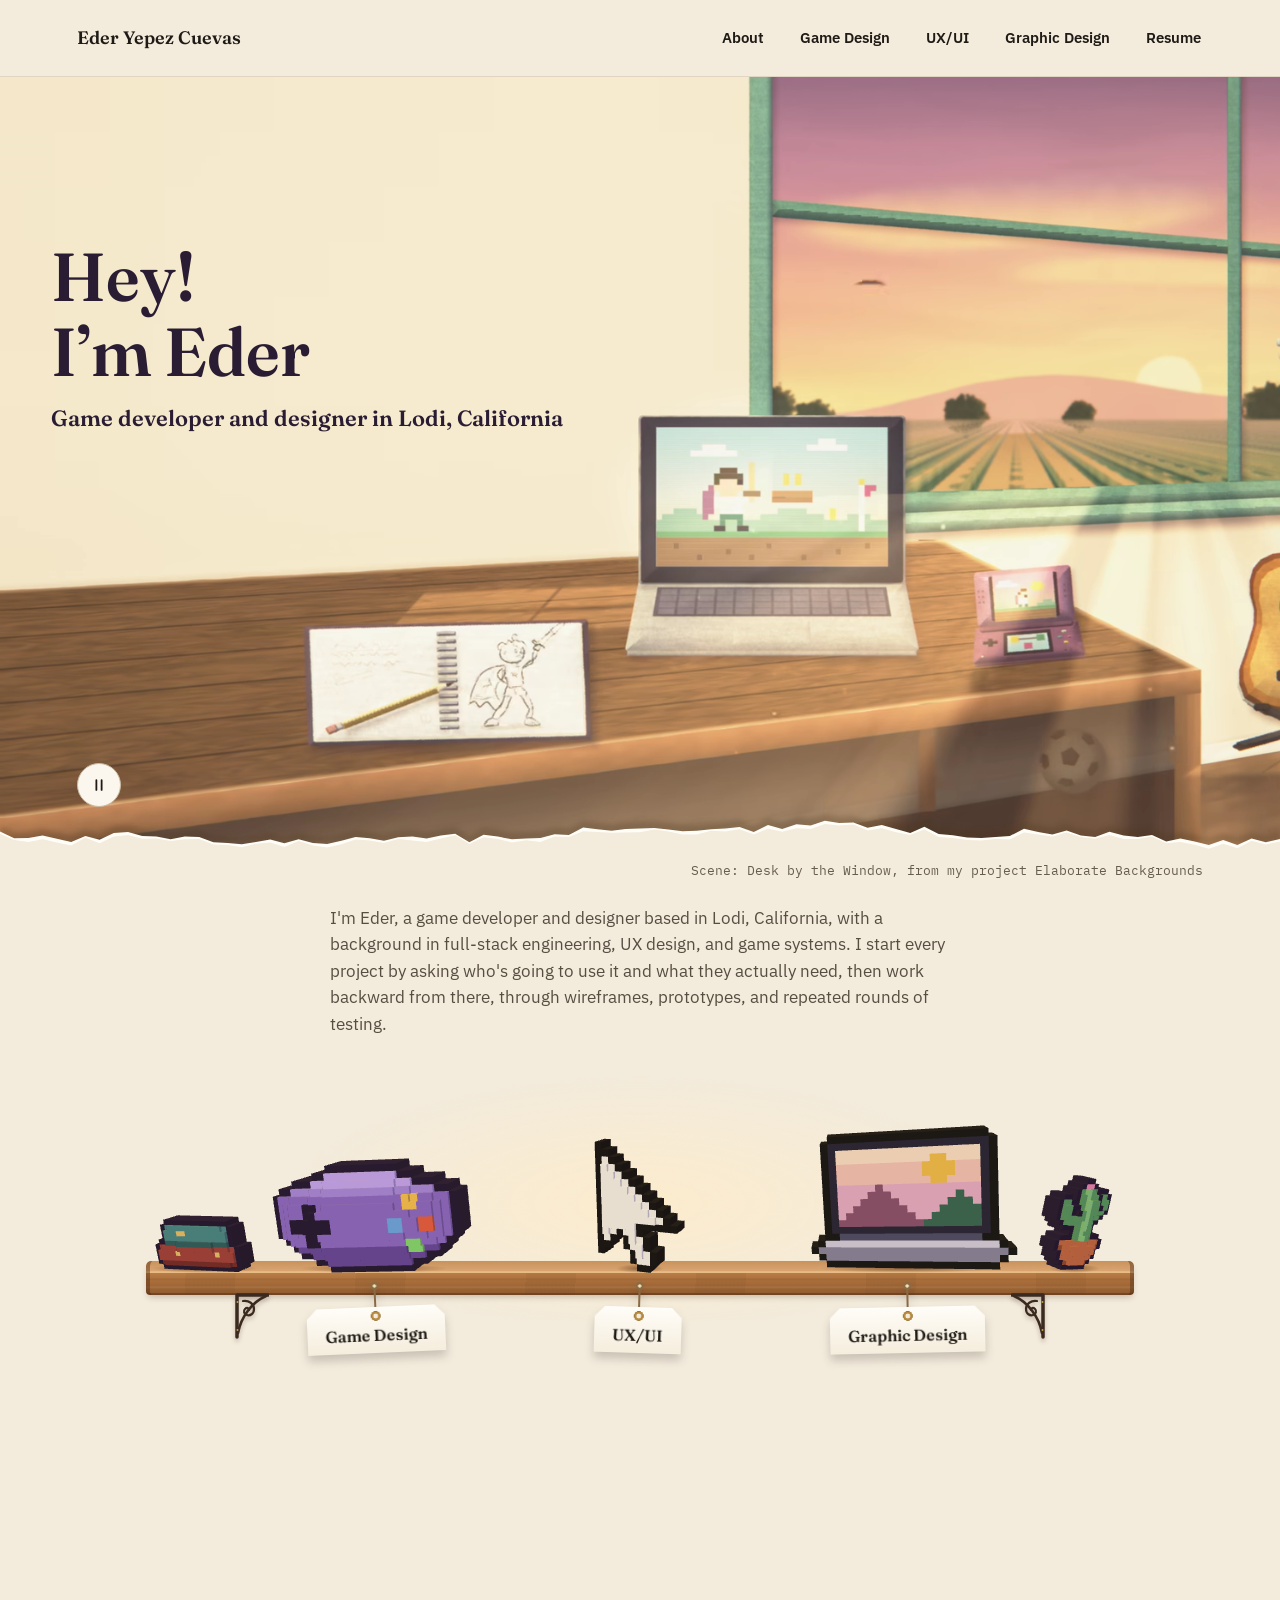
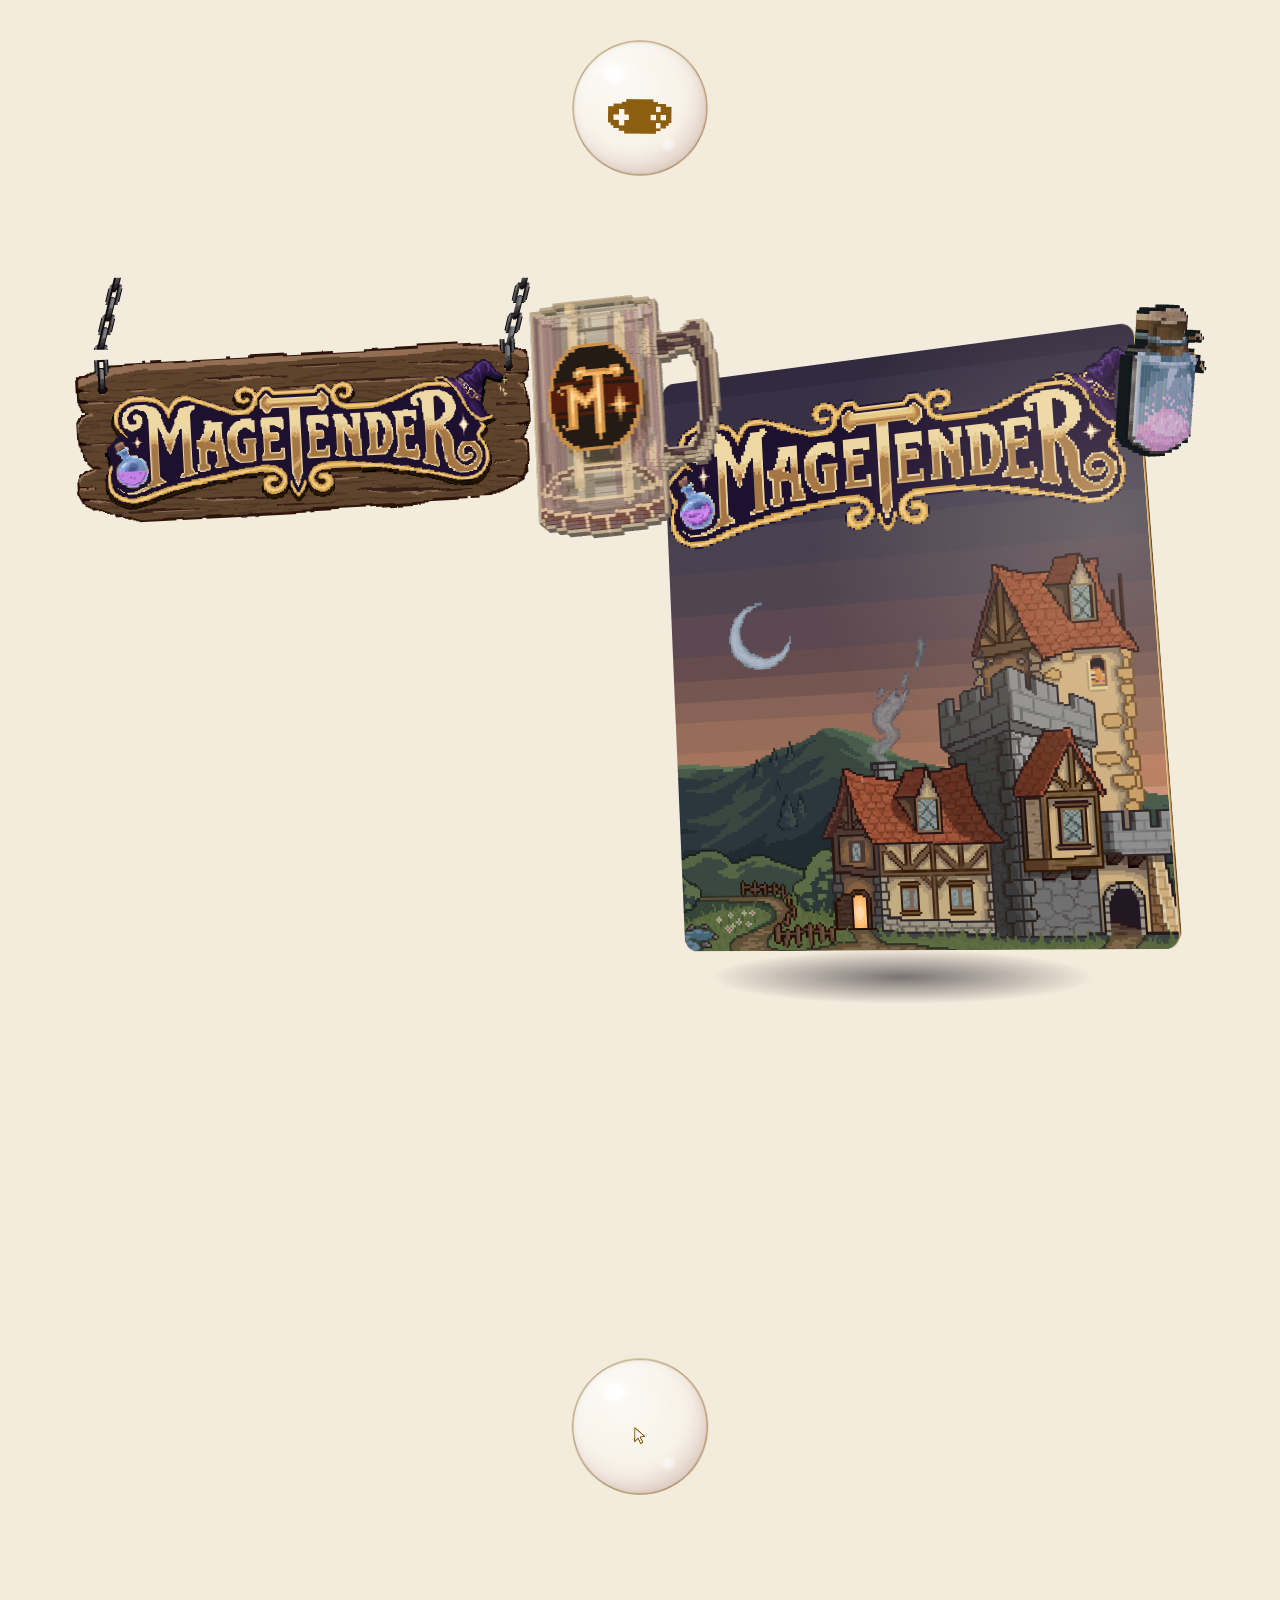
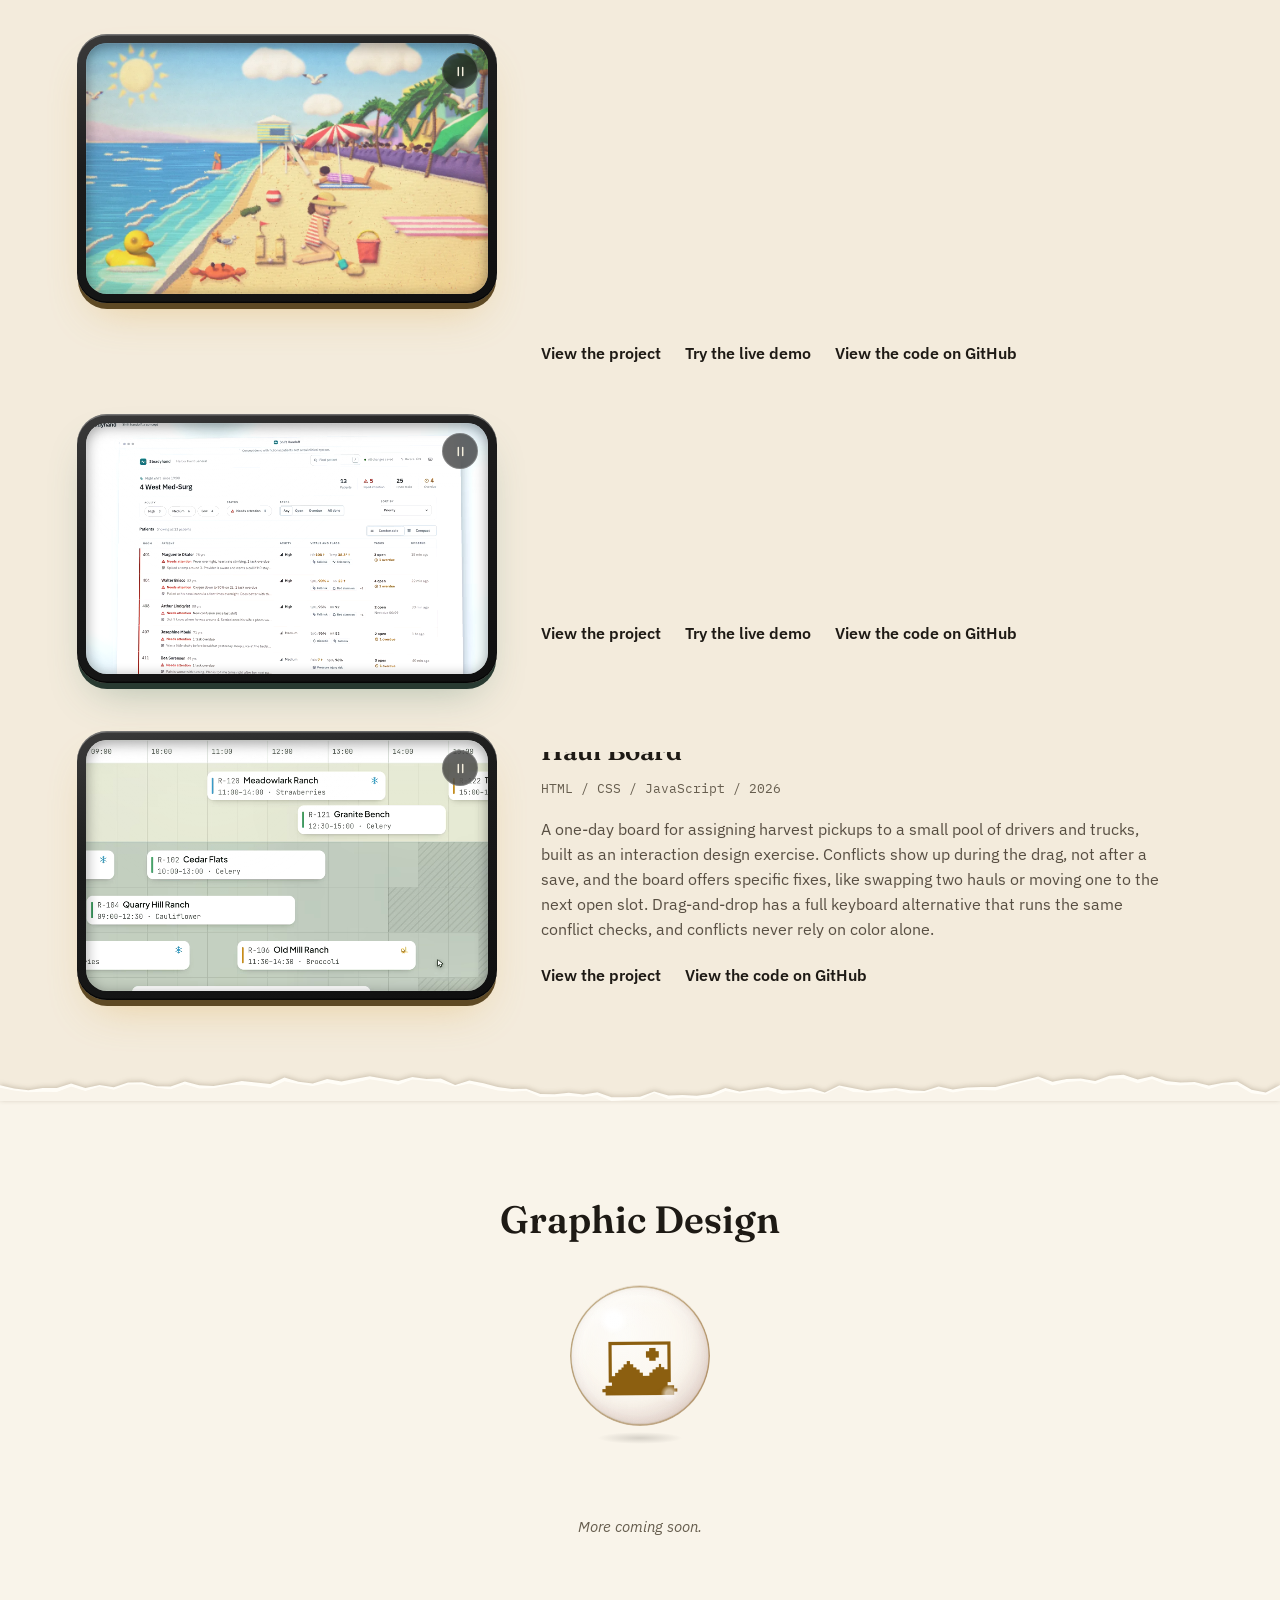
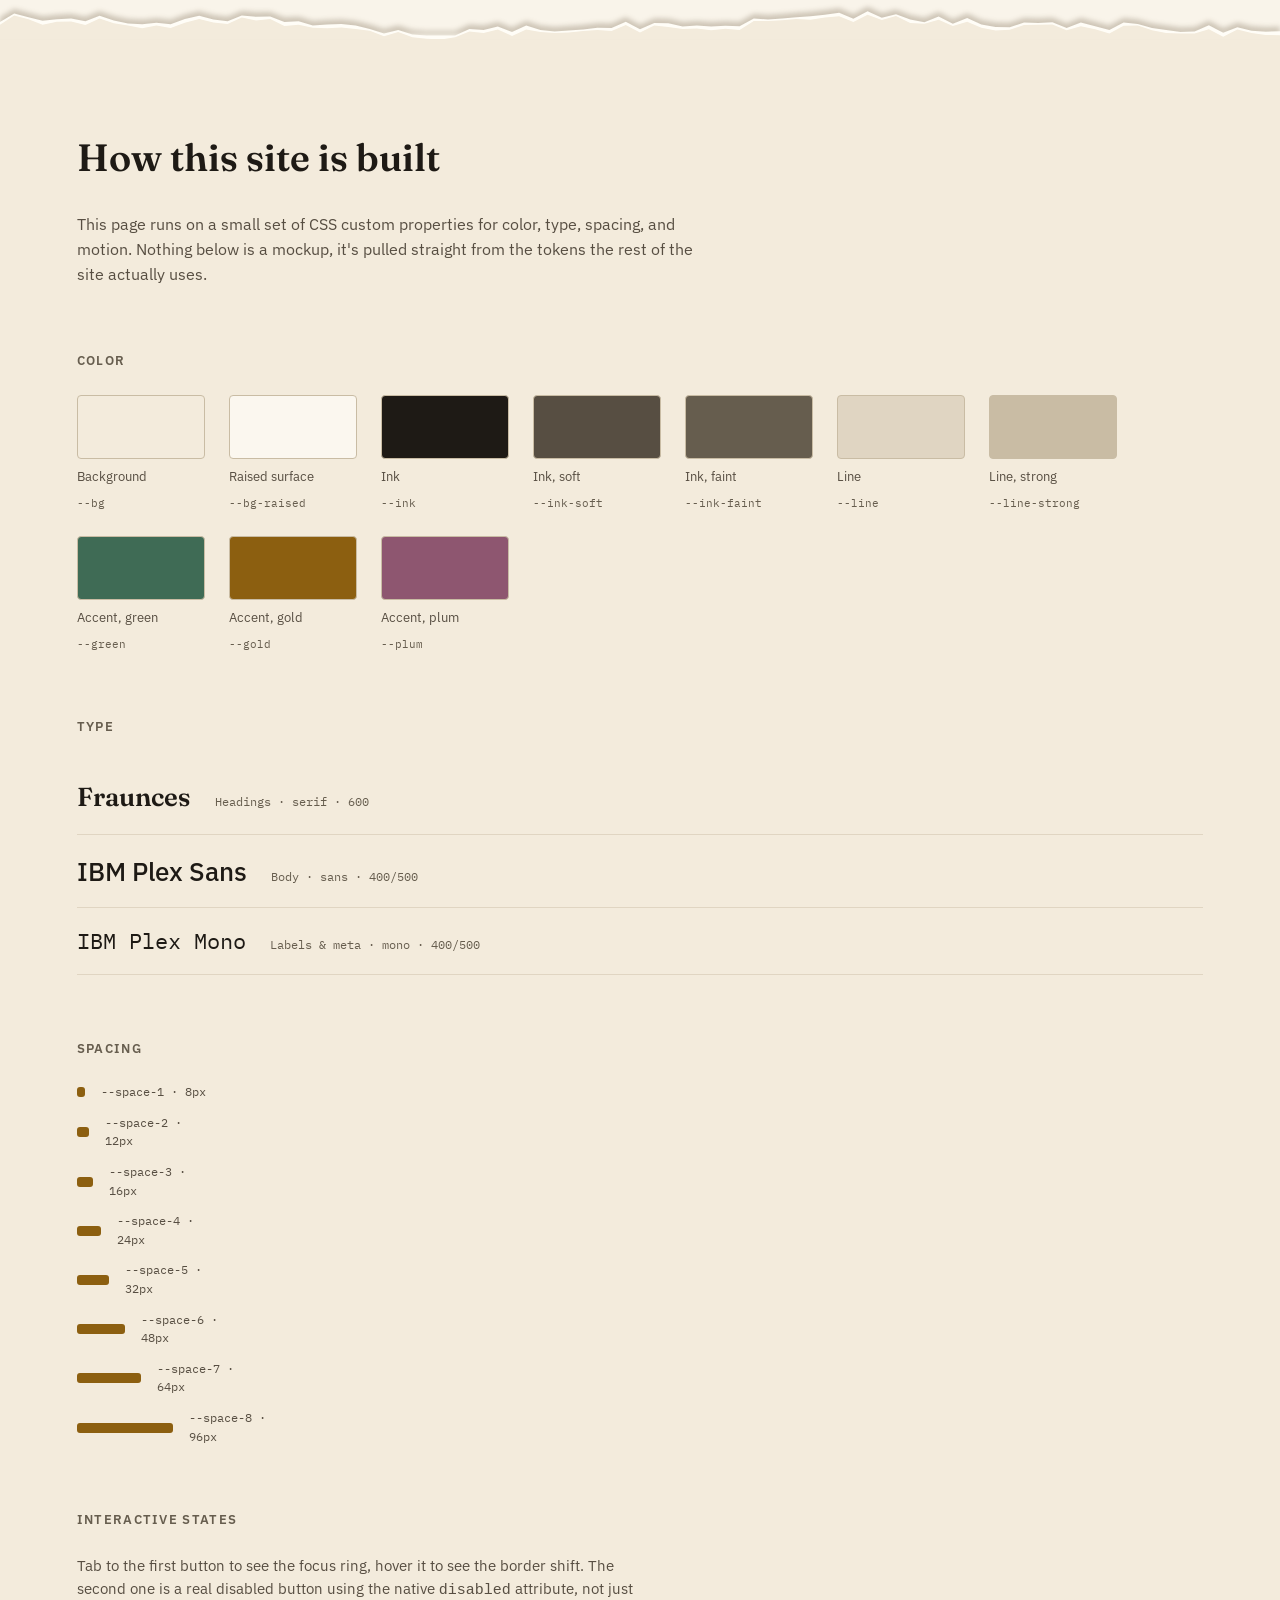
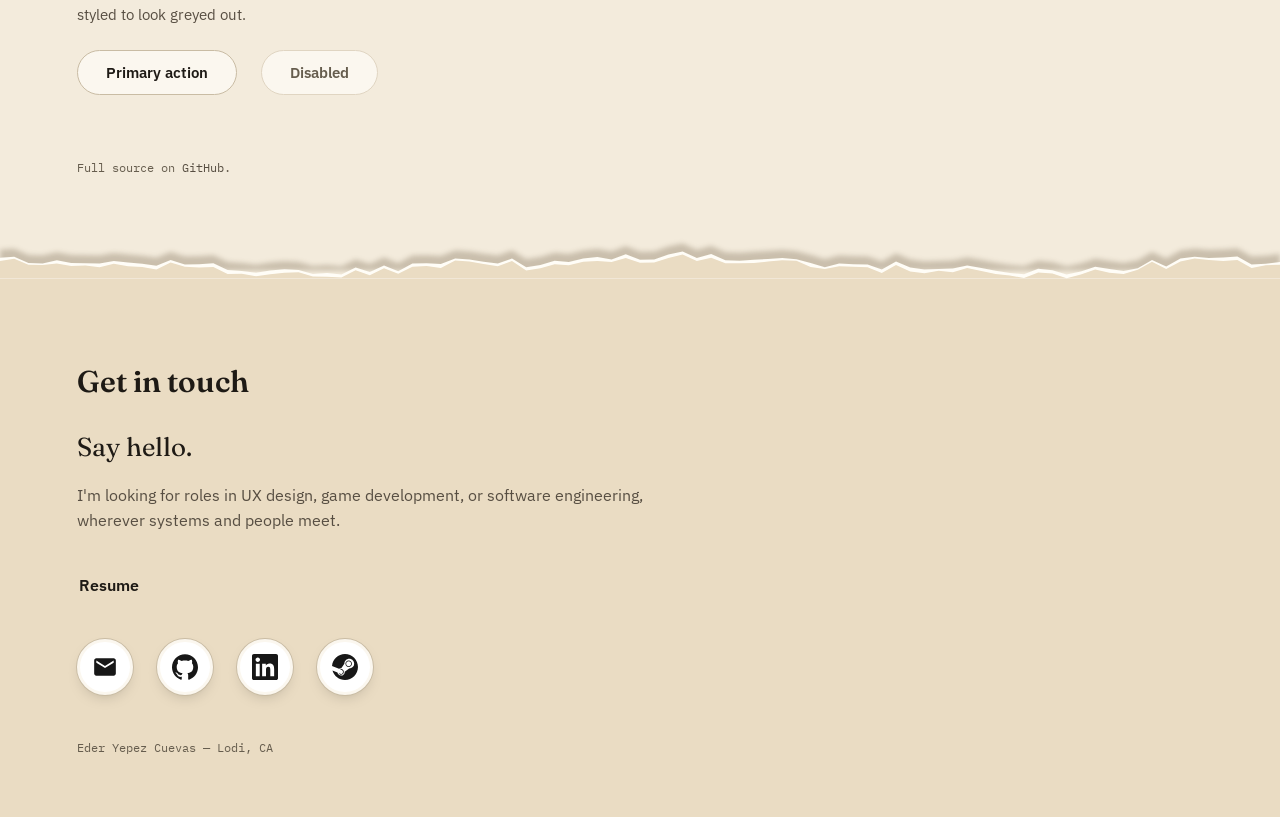
==== commit e7e2ccfd: "Add bubble divider" ====
--- a/index.html
+++ b/index.html
@@ -137,9 +137,11 @@
       <div class="hero-content">
         <h1 class="intro-headline">
           <span class="intro-greeting intro-anim" style="animation-delay: 0ms;">Hey!</span>
+          <!-- The portrait is off for now. To bring it back, uncomment this; the CSS still has its layout.
           <span class="intro-photo-wrap intro-anim" style="animation-delay: 100ms;">
             <img class="intro-photo" src="assets/images/profile-500.webp" alt="Portrait of Eder Yepez Cuevas" width="500" height="751">
           </span>
+          -->
           <span class="intro-greeting intro-anim" style="animation-delay: 200ms;">I&rsquo;m Eder</span>
         </h1>
         <p class="hero-role intro-anim" style="animation-delay: 300ms;">Game developer and designer in Lodi, California</p>
@@ -191,8 +193,10 @@
     <h2 class="category-title">Game Design</h2>
 
     <div class="category-icon-wrap">
-      <div class="category-icon" data-spin-icon>
-        <svg class="icon-pixel" aria-hidden="true"><use href="#icon-controller"></use></svg>
+      <div class="category-icon bubble" data-bubble>
+        <span class="bubble-back" aria-hidden="true"></span>
+        <span class="bubble-icon"><svg class="icon-pixel" aria-hidden="true"><use href="#icon-controller"></use></svg></span>
+        <span class="bubble-shell" aria-hidden="true"></span>
       </div>
     </div>
 
@@ -247,8 +251,10 @@
     <h2 class="category-title">UX/UI</h2>
 
     <div class="category-icon-wrap">
-      <div class="category-icon" data-spin-icon>
-        <svg aria-hidden="true"><use href="#icon-uxui"></use></svg>
+      <div class="category-icon bubble" data-bubble>
+        <span class="bubble-back" aria-hidden="true"></span>
+        <span class="bubble-icon"><svg aria-hidden="true"><use href="#icon-uxui"></use></svg></span>
+        <span class="bubble-shell" aria-hidden="true"></span>
       </div>
     </div>
 
@@ -333,8 +339,10 @@
     <h2 class="category-title">Graphic Design</h2>
 
     <div class="category-icon-wrap">
-      <div class="category-icon" data-spin-icon>
-        <svg class="icon-pixel" aria-hidden="true"><use href="#icon-laptop"></use></svg>
+      <div class="category-icon bubble" data-bubble>
+        <span class="bubble-back" aria-hidden="true"></span>
+        <span class="bubble-icon"><svg class="icon-pixel" aria-hidden="true"><use href="#icon-laptop"></use></svg></span>
+        <span class="bubble-shell" aria-hidden="true"></span>
       </div>
     </div>
 
--- a/css/style.css
+++ b/css/style.css
@@ -424,6 +424,11 @@
 .intro-headline > .intro-greeting:first-child { justify-self: end; }
 .intro-headline > .intro-greeting:last-child { justify-self: start; }
 .intro-photo-wrap { justify-self: center; }
+
+/* No portrait (it's commented out in index.html): the two greetings sit side by side, centered. */
+@media not all and (min-aspect-ratio: 4/5) {
+  .intro-headline:not(:has(.intro-photo)) { grid-template-columns: auto auto; justify-content: center; }
+}
 
 .intro-greeting {
   font-size: clamp(44px, 5.3vw, 96px);
@@ -787,27 +792,105 @@
 
 .category-icon-wrap {
   margin: 36px auto 0;
-  perspective: 800px;
   width: fit-content;
 }
 
+/* The section icon floats in a soap bubble. js/app.js runs the physics: the icon drifts
+   and bumps the walls, a click pokes the bubble, and the shelf objects pop in when they land.
+   The back layer sits behind the icon and the shell (rim, glints, sheen) in front of it, so
+   the icon reads as inside. Both get the same squash transform from the script. */
 .category-icon {
-  width: clamp(90px, 11vw, 132px);
-  height: clamp(90px, 11vw, 132px);
+  position: relative;
+  width: clamp(96px, 12vw, 140px);
+  height: clamp(96px, 12vw, 140px);
+  color: var(--gold); /* the pixel icons fill with currentColor */
+  cursor: pointer;
+  user-select: none;
+  -webkit-user-select: none;
+  -webkit-tap-highlight-color: transparent;
+  touch-action: manipulation;
+}
+
+/* soft shadow on the paper below; the script shrinks it as the bubble bobs up */
+.category-icon::after {
+  content: '';
+  position: absolute;
+  left: 20%;
+  right: 20%;
+  bottom: -18px;
+  height: 12px;
   border-radius: 50%;
-  border: 2px solid var(--gold);
-  background: var(--bg-raised);
-  color: var(--gold); /* the pixel icons fill with currentColor */
+  background: radial-gradient(closest-side, rgba(30, 26, 21, 0.16), rgba(30, 26, 21, 0));
+  transform: scaleX(var(--bubble-shadow, 1));
+  opacity: var(--bubble-shadow, 1);
+  pointer-events: none;
+}
+
+.bubble-back,
+.bubble-shell {
+  position: absolute;
+  inset: 0;
+  border-radius: 50%;
+  pointer-events: none;
+  will-change: transform;
+}
+
+.bubble-back {
+  background: radial-gradient(circle at 38% 34%,
+    rgba(255, 255, 255, 0.7),
+    color-mix(in srgb, var(--bg-raised) 55%, transparent) 55%,
+    color-mix(in srgb, var(--gold) 10%, transparent) 100%);
+}
+
+.bubble-shell {
+  z-index: 2;
+  background:
+    radial-gradient(circle at 31% 25%, rgba(255, 255, 255, 0.95) 0 4.5%, rgba(255, 255, 255, 0) 10%),
+    radial-gradient(ellipse 22% 9% at 33% 22%, rgba(255, 255, 255, 0.55), rgba(255, 255, 255, 0)),
+    radial-gradient(circle at 71% 77%, rgba(255, 255, 255, 0.6) 0 2.5%, rgba(255, 255, 255, 0) 6%),
+    radial-gradient(circle, transparent 60%, color-mix(in srgb, var(--gold) 12%, transparent) 84%, color-mix(in srgb, var(--gold) 28%, transparent) 100%);
+  box-shadow:
+    inset 0 0 0 1.5px color-mix(in srgb, var(--gold) 50%, transparent),
+    inset -7px -11px 20px color-mix(in srgb, var(--plum) 16%, transparent),
+    inset 8px 10px 18px rgba(255, 255, 255, 0.55);
+}
+
+/* the soapy sheen: a ring of color that slowly swirls */
+.bubble-shell::before {
+  content: '';
+  position: absolute;
+  inset: 0;
+  border-radius: 50%;
+  background: conic-gradient(from 20deg, var(--gold), var(--plum), var(--green), #6f8fb0, var(--gold));
+  -webkit-mask: radial-gradient(circle, transparent 66%, #000 82%, #000 100%);
+  mask: radial-gradient(circle, transparent 66%, #000 82%, #000 100%);
+  opacity: 0.24;
+  mix-blend-mode: multiply;
+}
+
+@media (prefers-reduced-motion: no-preference) {
+  .bubble-shell::before { animation: bubble-swirl 16s linear infinite; }
+}
+
+@keyframes bubble-swirl { to { transform: rotate(360deg); } }
+
+.bubble-icon {
+  position: absolute;
+  z-index: 1;
+  left: 25%;
+  top: 25%;
+  width: 50%;
+  height: 50%;
   display: flex;
   align-items: center;
   justify-content: center;
-  transform-style: preserve-3d;
   will-change: transform;
-}
-
-.category-icon svg {
-  width: 46%;
-  height: 46%;
+  pointer-events: none;
+}
+
+.bubble-icon svg {
+  width: 84%;
+  height: 84%;
   fill: none;
   stroke: var(--gold);
   stroke-width: 2.2;
@@ -815,9 +898,9 @@
   stroke-linejoin: round;
 }
 
-.category-icon svg.icon-pixel {
-  width: 52%;
-  height: 52%;
+.bubble-icon svg.icon-pixel {
+  width: 100%;
+  height: 100%;
   fill: var(--gold);
   stroke: none;
   shape-rendering: crispEdges;
@@ -1822,6 +1905,9 @@
   .intro-greeting { grid-row: auto; white-space: nowrap; }
   .intro-photo { height: clamp(150px, min(34svh, 18vw), 340px); }
 
+  /* No portrait: its column is empty, so drop the gap and the words line up with the wall's edge. */
+  .hero-content:not(:has(.intro-photo)) { column-gap: 0; }
+
   .hero-role {
     grid-column: 2;
     grid-row: 4;
@@ -1835,7 +1921,7 @@
 
 @media (prefers-reduced-motion: reduce) {
   html { scroll-behavior: auto; }
-  .category-icon { transition: none !important; }
+  .category-icon { cursor: default; }
   .slab,
   .slab-screen img,
   .slab-screen video,
